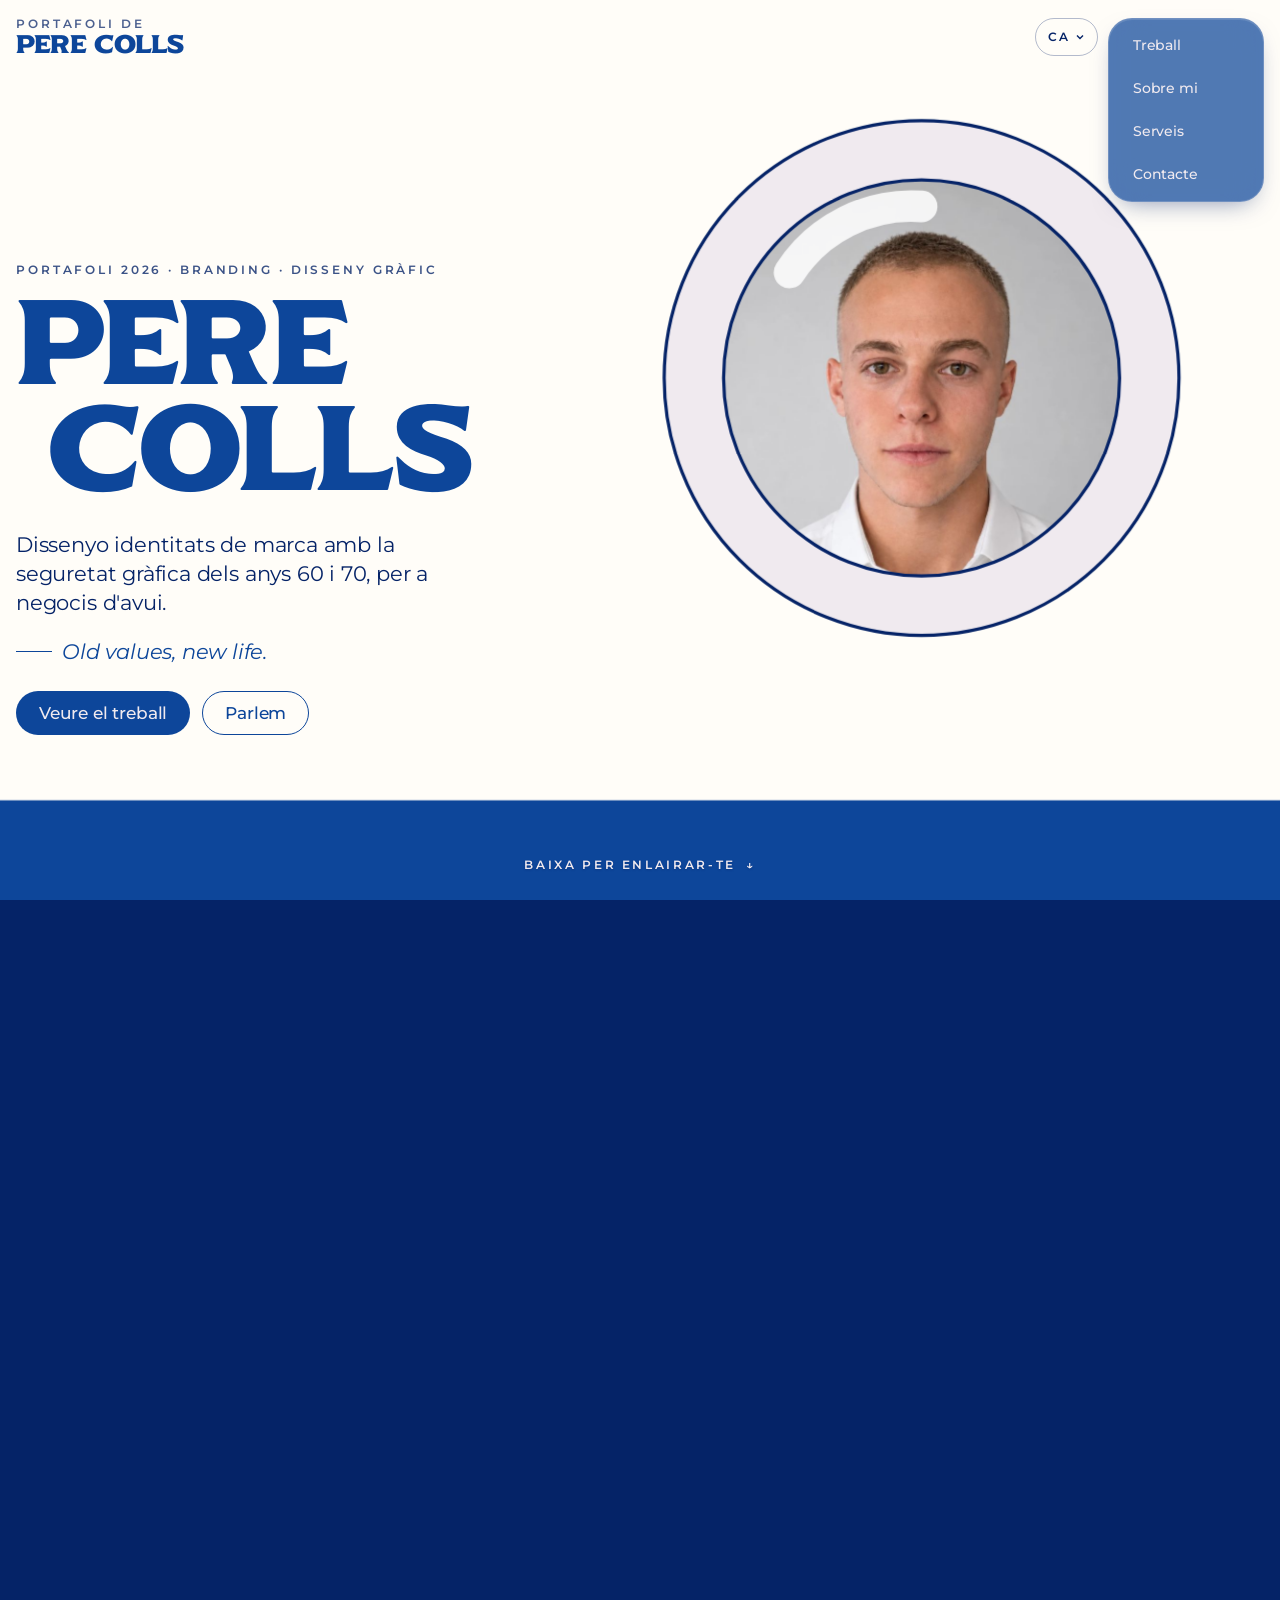
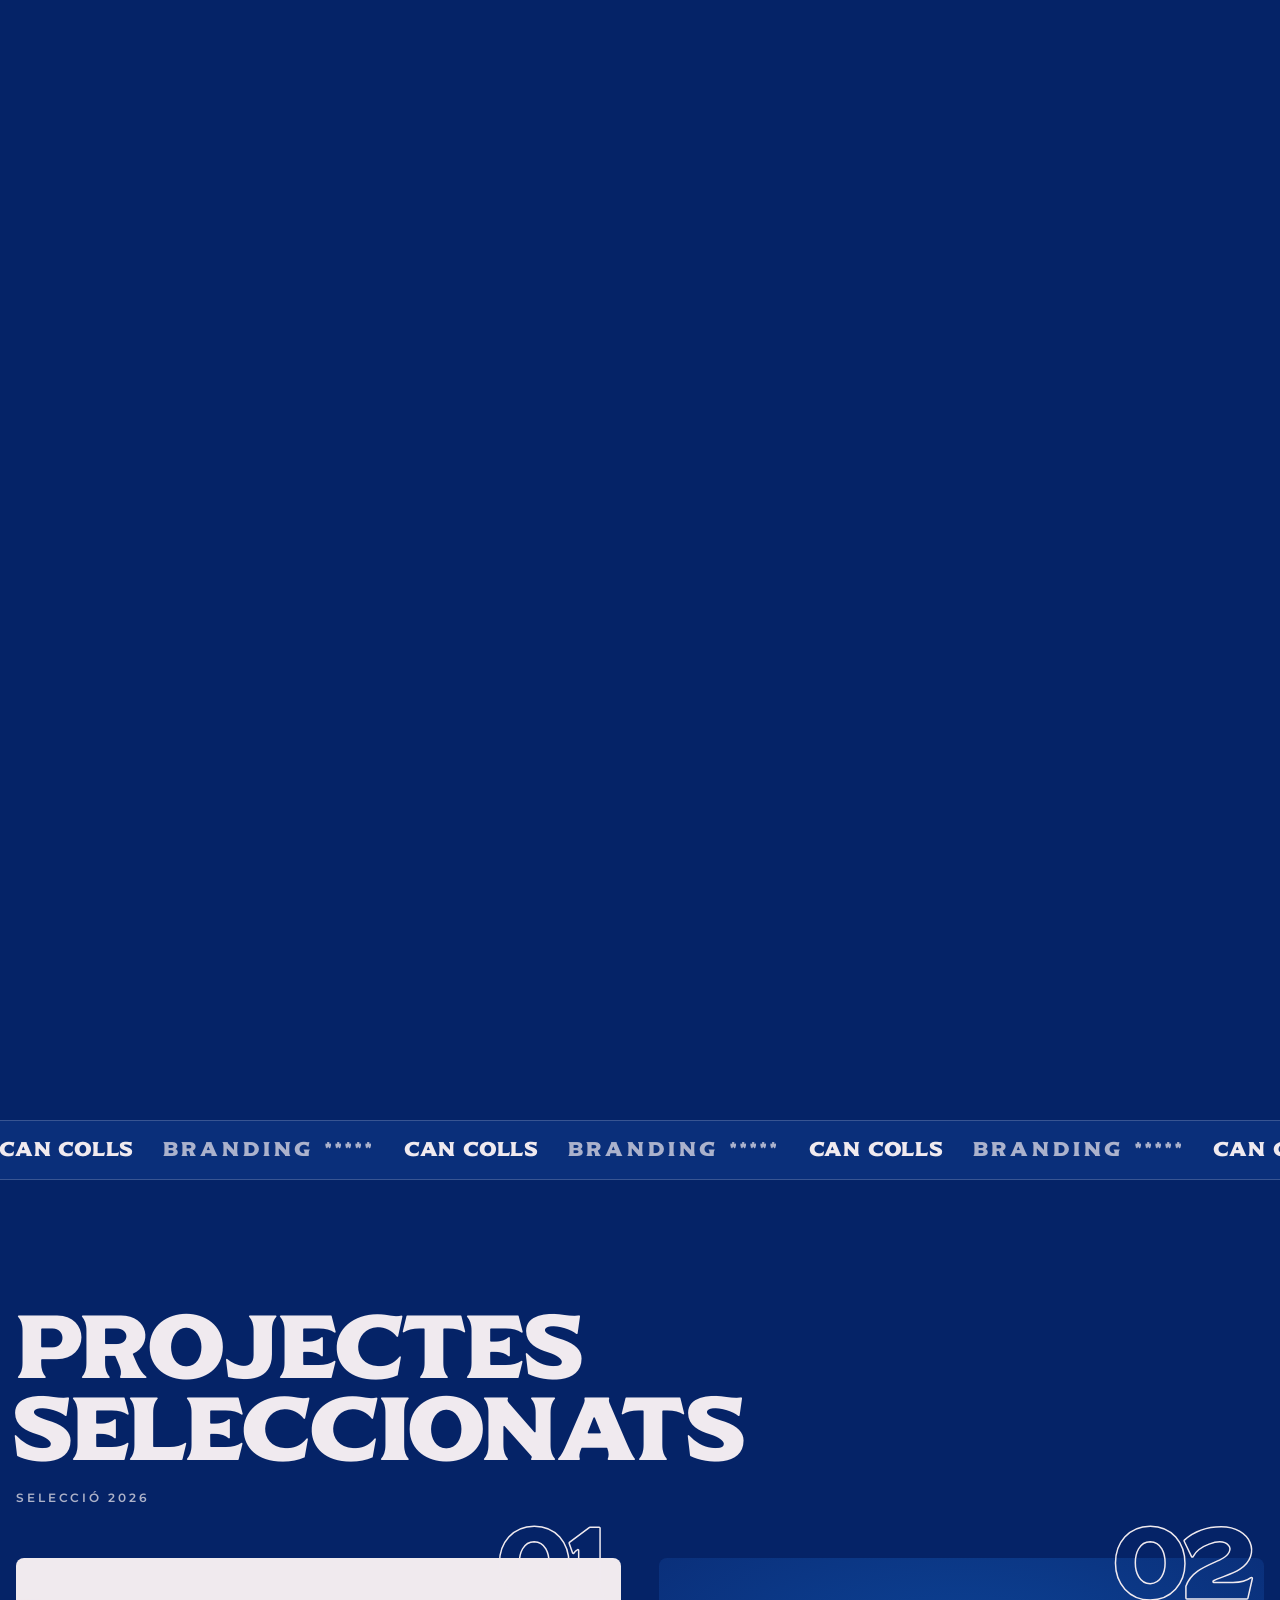
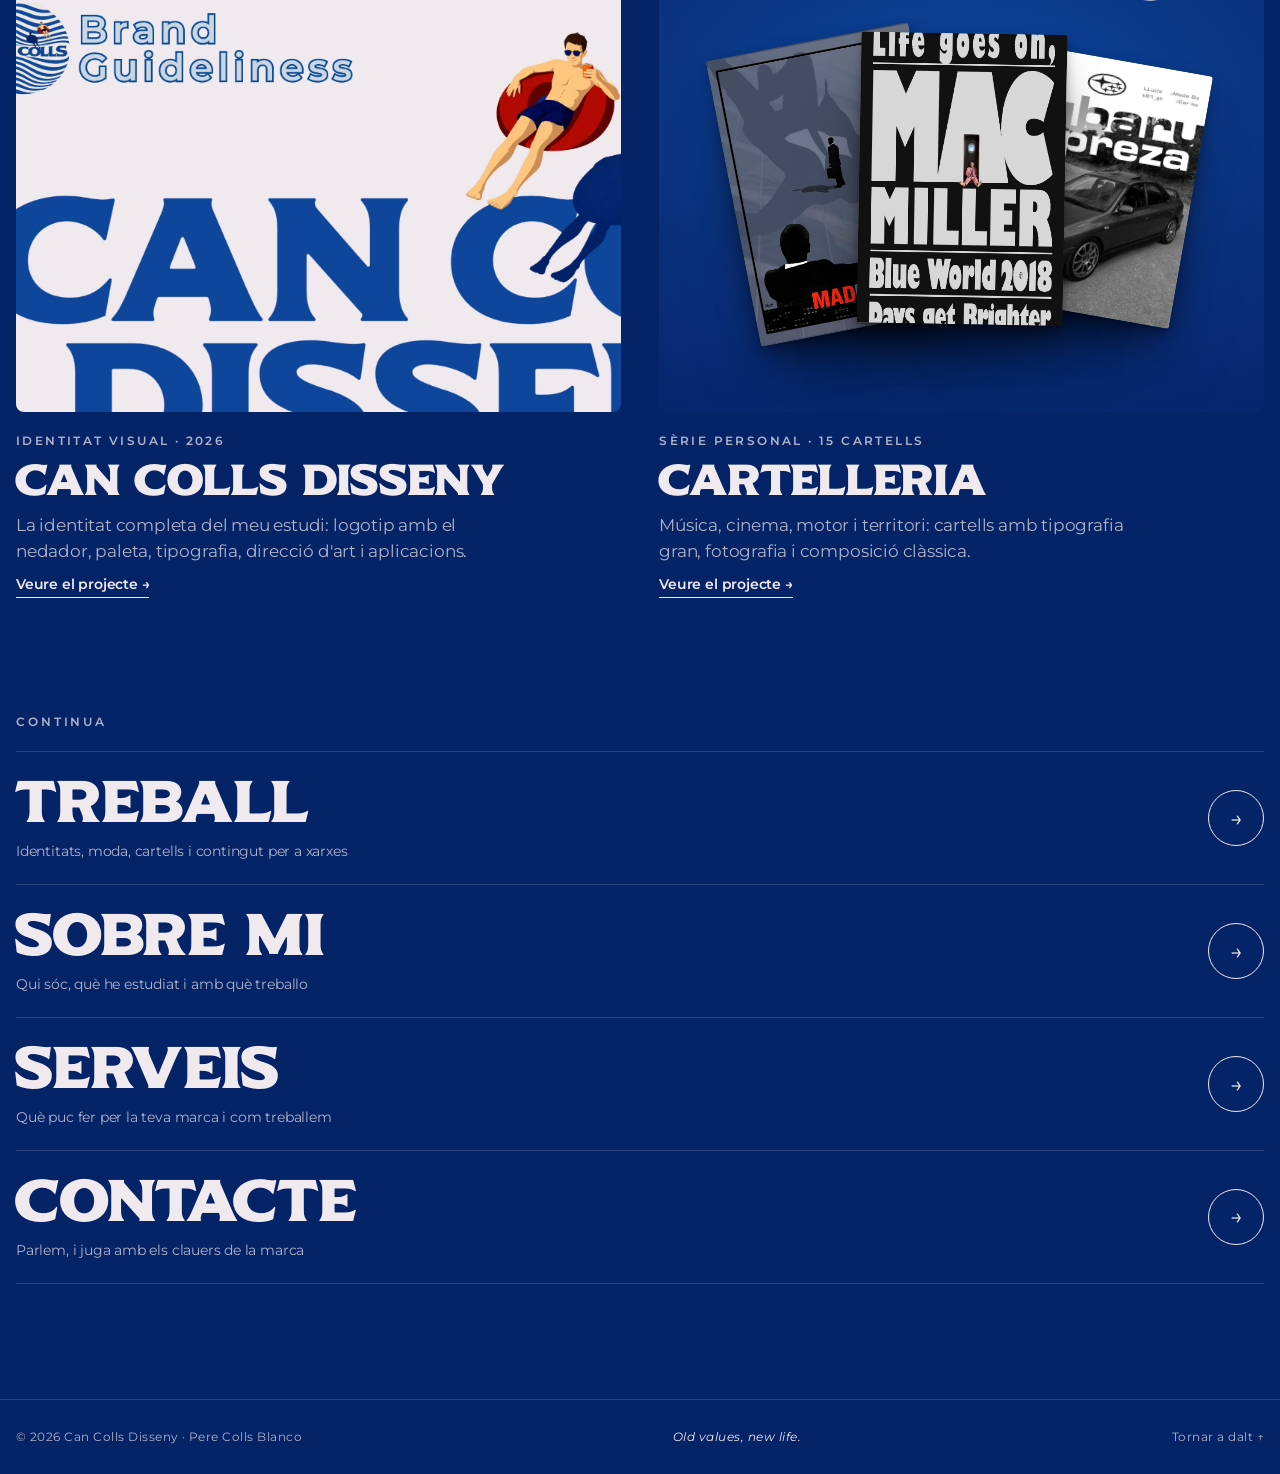
==== index.html @ ab26a49e "Avió en estil caricatura Formes rodones i grassonetes, colors plans de la marca i contorn blau marí " ====
<!doctype html>
<html lang="ca" data-theme="dark">
<head>
<meta charset="utf-8">
<meta name="viewport" content="width=device-width,initial-scale=1,viewport-fit=cover">
<title>Pere Colls Portafoli</title>
<meta name="claude:viewport-fit-sides" content="cover">
<meta name="description" content="Portafoli 2026 de Pere Colls, Can Colls Disseny. Branding, disseny gràfic, cartelleria i contingut.">
<link rel="preconnect" href="https://fonts.googleapis.com">
<link rel="preconnect" href="https://fonts.gstatic.com" crossorigin>
<link rel="stylesheet" href="https://fonts.googleapis.com/css2?family=Montserrat:ital,wght@0,400;0,500;0,600;1,400&display=swap">
<link rel="stylesheet" href="styles.css">

</head>
<body>
<header class="nav topbar gut" id="nav">
  <div class="wrap">
    <a class="brand-txt" href="./" aria-label="Pere Colls, inici"><span>Portafoli de</span><b>Pere Colls</b></a>
    <div class="nav-end">
      <div class="lang" id="lang">
        <button type="button" class="lang-btn" id="lang-btn" aria-haspopup="listbox" aria-expanded="false" aria-label="Idioma"><span id="lang-cur">CA</span><svg width="10" height="10" viewBox="0 0 10 10" aria-hidden="true"><path d="M2 3.5l3 3 3-3" fill="none" stroke="currentColor" stroke-width="1.4"/></svg></button>
        <ul class="lang-list" id="lang-list" translate="no" role="listbox" aria-label="Idioma" hidden>
          <li><button type="button" role="option" data-lang="ca" lang="ca"><span>Català</span><small>CA</small></button></li>
          <li><button type="button" role="option" data-lang="en" lang="en"><span>English</span><small>EN</small></button></li>
          <li><button type="button" role="option" data-lang="es" lang="es"><span>Español</span><small>ES</small></button></li>
          <li><button type="button" role="option" data-lang="ja" lang="ja"><span>日本語</span><small>JA</small></button></li>
          <li><button type="button" role="option" data-lang="zh" lang="zh"><span>中文</span><small>ZH</small></button></li>
          <li><button type="button" role="option" data-lang="fr" lang="fr"><span>Français</span><small>FR</small></button></li>
          <li><button type="button" role="option" data-lang="de" lang="de"><span>Deutsch</span><small>DE</small></button></li>
        </ul>
      </div>
      <button type="button" class="menu-toggle" id="menu-toggle" aria-expanded="false" aria-controls="menu">Menú</button>
      <div class="menu" id="menu">
        <div class="menu-bar">
          <span class="menu-pill" aria-hidden="true"></span>
          <a href="treball.html" data-panel="p-treball">Treball</a>
          <a href="sobre-mi.html" data-panel="p-sobre">Sobre mi</a>
          <a href="serveis.html" data-panel="p-serveis">Serveis</a>
          <a href="contacte.html" data-panel="p-contacte">Contacte</a>
        </div>
        <div class="menu-panel" aria-hidden="true">
          <div class="mp" id="p-treball">
            <p class="mp-k">Projectes</p>
            <a href="treball.html#can-colls"><img src="assets/cc-portada.jpg" alt="" width="56" height="56" loading="lazy"><span><b>Can Colls Disseny</b><small>Identitat visual</small></span></a>
            <a href="treball.html#nice"><img src="assets/nice-cotxe.jpg" alt="" width="56" height="56" loading="lazy"><span><b>Nice</b><small>Branding de moda</small></span></a>
            <a href="treball.html#dparadise"><img src="assets/dp-cartell.jpg" alt="" width="56" height="56" loading="lazy"><span><b>DParadise Club</b><small>Marca i comunitat</small></span></a>
            <a href="treball.html#cartells"><img src="assets/po-macmiller.jpg" alt="" width="56" height="56" loading="lazy"><span><b>Cartelleria</b><small>Sèrie personal</small></span></a>
            <a href="treball.html#contingut"><img src="assets/sv-1.jpg" alt="" width="56" height="56" loading="lazy"><span><b>Contingut per a xarxes</b><small>@collsblanco</small></span></a>
          </div>
          <div class="mp" id="p-sobre">
            <img class="mp-photo" src="assets/pere-retrat.jpg" alt="" width="120" height="150" loading="lazy">
            <div><p class="mp-k">Sobre mi</p><p class="mp-t">Hola! Sóc en Pere.</p><p class="mp-s">Branding, disseny i contingut des de la Costa Brava. Estudio Màrqueting i Publicitat a Girona.</p></div>
          </div>
          <div class="mp" id="p-serveis">
            <p class="mp-k">Serveis</p>
            <a href="serveis.html">Identitat de marca</a>
            <a href="serveis.html">Cartelleria</a>
            <a href="serveis.html">Extres a la carta</a>
            <a href="serveis.html">Webs <small class="mp-soon">Aviat</small></a>
          </div>
          <div class="mp" id="p-contacte">
            <p class="mp-k">Contacte</p>
            <p class="mp-t">Parlem. Creem art junts.</p>
            <p class="mp-s">perrc68@gmail.com</p>
            <a class="mp-go" href="contacte.html">Obre la targeta d'embarcament →</a>
          </div>
        </div>
      </div>
    </div>
  </div>
</header>

<main id="contingut-principal">
  <!-- VOL: finestra de l'avió -> avió -> postal -->
  <section class="flight" id="vol" aria-label="Portada">
    <div class="fl-stage">
      <div class="fl-card" id="fl-card" aria-hidden="true">
        <p class="fl-caption">Salutacions des de Can Colls</p>
      </div>
      <div class="fl-sky" id="fl-sky">
        <svg class="fl-svg" id="fl-svg" viewBox="0 0 2400 800" preserveAspectRatio="none" aria-hidden="true" focusable="false">
        <defs>
          <radialGradient id="fl-sun" cx=".5" cy=".5" r=".5"><stop offset="0" stop-color="#fff8e8" stop-opacity=".9"/><stop offset=".35" stop-color="#fff3dc" stop-opacity=".35"/><stop offset="1" stop-color="#fff3dc" stop-opacity="0"/></radialGradient>
          <clipPath id="fl-clip"><path d="M 70 430 C 70 330 160 270 280 255 C 340 210 450 190 600 188 L 880 188 C 980 190 1030 240 1090 262 L 2000 262 C 2120 262 2250 250 2340 220 C 2370 212 2385 230 2370 262 C 2330 360 2200 470 2020 545 C 1990 556 1960 560 1920 560 L 330 560 C 170 560 70 520 70 430 Z"/></clipPath>
          <clipPath id="fl-win"><circle cx="1251" cy="393" r="15"/></clipPath>
          <g id="fl-w"><circle r="12" fill="#2b4a80" stroke="#052367" stroke-width="3.2" stroke-linejoin="round" stroke-linecap="round" vector-effect="non-scaling-stroke"/><path d="M -6 -5 A 7 7 0 0 1 3 -8" fill="none" stroke="#ffffff" stroke-width="2.6" stroke-linecap="round" opacity=".9"/></g>
          <g id="fl-wu"><circle r="9.5" fill="#2b4a80" stroke="#052367" stroke-width="3.2" stroke-linejoin="round" stroke-linecap="round" vector-effect="non-scaling-stroke"/><path d="M -5 -4 A 6 6 0 0 1 2.5 -6.5" fill="none" stroke="#ffffff" stroke-width="2.2" stroke-linecap="round" opacity=".9"/></g>
          <g id="fl-eng">
            <path d="M 1040 588 C 1046 562 1062 548 1086 546 L 1146 548 C 1160 549 1166 560 1160 574 L 1150 594 Z" fill="#DCE3EE" stroke="#052367" stroke-width="3.2" stroke-linejoin="round" stroke-linecap="round" vector-effect="non-scaling-stroke"/>
            <rect x="958" y="576" width="236" height="80" rx="40" fill="#FFFDF8" stroke="#052367" stroke-width="3.2" stroke-linejoin="round" stroke-linecap="round" vector-effect="non-scaling-stroke"/>
            <rect x="1140" y="577" width="20" height="78" fill="#0D469A"/>
            <path d="M 1194 616 C 1194 640 1180 656 1160 656" fill="none" stroke="#052367" stroke-width="3.2" stroke-linejoin="round" stroke-linecap="round" vector-effect="non-scaling-stroke"/>
            <path d="M 1000 592 L 1120 592" stroke="#ffffff" stroke-width="7" stroke-linecap="round"/>
            <ellipse cx="968" cy="616" rx="18" ry="38" fill="#052367" stroke="#052367" stroke-width="3.2" stroke-linejoin="round" stroke-linecap="round" vector-effect="non-scaling-stroke"/>
            <ellipse cx="972" cy="616" rx="9" ry="25" fill="#2b4a80"/>
            <ellipse cx="966" cy="600" rx="3.5" ry="7" fill="#ffffff" opacity=".85"/>
          </g>
          <path id="fl-cloudshape" d="M 0 60 C -10 40 10 22 34 28 C 40 6 70 -6 96 6 C 112 -14 152 -12 166 12 C 192 2 222 16 222 42 C 246 44 256 58 250 70 L 6 70 C -2 70 -4 64 0 60 Z"/>
        </defs>

        <circle cx="2600" cy="-260" r="900" fill="url(#fl-sun)"/>
        <g class="fl-clouds-back">
          <g transform="translate(-620 150) scale(2.2)" opacity="0.9"><use href="#fl-cloudshape" fill="#cbdaee" transform="translate(0 10)"/><use href="#fl-cloudshape" fill="#ffffff"/></g>
          <g transform="translate(1500 0) scale(2.6)" opacity="0.85"><use href="#fl-cloudshape" fill="#cbdaee" transform="translate(0 10)"/><use href="#fl-cloudshape" fill="#ffffff"/></g>
          <g transform="translate(2560 330) scale(2.4)" opacity="0.9"><use href="#fl-cloudshape" fill="#cbdaee" transform="translate(0 10)"/><use href="#fl-cloudshape" fill="#ffffff"/></g>
          <g transform="translate(300 -190) scale(2)" opacity="0.8"><use href="#fl-cloudshape" fill="#cbdaee" transform="translate(0 10)"/><use href="#fl-cloudshape" fill="#ffffff"/></g>
          <g transform="translate(-900 640) scale(2.8)" opacity="0.9"><use href="#fl-cloudshape" fill="#cbdaee" transform="translate(0 10)"/><use href="#fl-cloudshape" fill="#ffffff"/></g>
        </g>

        <!-- estabilitzador i motors del costat llunyà -->
        <path d="M 2150 268 C 2230 250 2310 238 2350 236 C 2368 236 2366 250 2350 254 L 2200 280 Z" fill="#C7D2E4" stroke="#052367" stroke-width="3.2" stroke-linejoin="round" stroke-linecap="round" vector-effect="non-scaling-stroke"/>
        <g transform="translate(-46 -38)" opacity=".5"><g filter="none"><use href="#fl-eng"/><use href="#fl-eng" transform="translate(300 84)"/></g></g>
        <rect x="900" y="520" width="900" height="200" fill="#bcd0ea" opacity="0"/>

        <!-- deriva blava amb el globus -->
        <path d="M 1880 264 C 1940 190 2020 80 2080 40 C 2096 30 2116 24 2140 24 L 2270 24 C 2300 24 2312 44 2304 70 L 2268 236 Z" fill="#0D469A" stroke="#052367" stroke-width="3.2" stroke-linejoin="round" stroke-linecap="round" vector-effect="non-scaling-stroke"/>
        <path d="M 2150 40 C 2120 80 2090 130 2070 180" stroke="#3f72bd" stroke-width="10" stroke-linecap="round" fill="none"/>
        <g transform="translate(2196 128)">
          <circle r="56" fill="#F0EAEF" stroke="#052367" stroke-width="3.2" stroke-linejoin="round" stroke-linecap="round" vector-effect="non-scaling-stroke"/>
          <g fill="none" stroke="#0D469A" stroke-width="4">
            <line x1="0" y1="-56" x2="0" y2="56"/>
            <ellipse rx="23" ry="56"/><ellipse rx="43" ry="56"/>
            <path d="M -56 -32 Q 0 -47 56 -32"/><path d="M -53 -19 Q 0 -29 53 -19"/>
            <path d="M -53 19 Q 0 29 53 19"/><path d="M -56 32 Q 0 47 56 32"/>
          </g>
          <rect x="-56" y="-10" width="112" height="20" fill="#F0EAEF"/>
          <text x="0" y="6.5" text-anchor="middle" font-family="Montserrat, Arial, sans-serif" font-weight="600" font-size="16" fill="#0D469A">CAN COLLS</text>
        </g>

        <!-- fusellatge -->
        <path d="M 70 430 C 70 330 160 270 280 255 C 340 210 450 190 600 188 L 880 188 C 980 190 1030 240 1090 262 L 2000 262 C 2120 262 2250 250 2340 220 C 2370 212 2385 230 2370 262 C 2330 360 2200 470 2020 545 C 1990 556 1960 560 1920 560 L 330 560 C 170 560 70 520 70 430 Z" fill="#FFFDF8"/>
        <g clip-path="url(#fl-clip)">
          <rect x="0" y="508" width="2400" height="60" fill="#E7E3EE"/>
          <path d="M 300 236 C 700 226 1500 276 2050 278" stroke="#ffffff" stroke-width="14" stroke-linecap="round" fill="none" opacity=".9"/>
          <path d="M 56 474 C 130 440 220 428 330 425 L 2400 425 L 2400 455 L 330 455 C 232 458 152 478 92 522 Z" fill="#0D469A"/>
          <path d="M 98 530 C 160 488 240 470 330 467 L 2400 467 L 2400 474 L 330 474 C 246 477 176 496 116 540 Z" fill="#9A1701"/>
        </g>
        <path d="M 70 430 C 70 330 160 270 280 255 C 340 210 450 190 600 188 L 880 188 C 980 190 1030 240 1090 262 L 2000 262 C 2120 262 2250 250 2340 220 C 2370 212 2385 230 2370 262 C 2330 360 2200 470 2020 545 C 1990 556 1960 560 1920 560 L 330 560 C 170 560 70 520 70 430 Z" fill="none" stroke="#052367" stroke-width="3.2" stroke-linejoin="round" stroke-linecap="round" vector-effect="non-scaling-stroke"/>
        <!-- cabina -->
        <path d="M 150 300 C 170 284 196 274 222 270 L 230 296 C 206 300 186 306 166 316 Z" fill="#2b4a80" stroke="#052367" stroke-width="3.2" stroke-linejoin="round" stroke-linecap="round" vector-effect="non-scaling-stroke"/>
        <path d="M 244 266 C 260 262 278 260 294 260 L 296 288 C 282 288 264 290 250 292 Z" fill="#2b4a80" stroke="#052367" stroke-width="3.2" stroke-linejoin="round" stroke-linecap="round" vector-effect="non-scaling-stroke"/>
        <circle cx="180" cy="296" r="3.5" fill="#fff"/><circle cx="258" cy="272" r="3" fill="#fff"/>
        <g><rect x="392" y="320" width="52" height="150" rx="20" fill="none" stroke="#052367" stroke-width="2" stroke-linejoin="round" stroke-linecap="round" vector-effect="non-scaling-stroke"/><circle cx="418" cy="352" r="9" fill="#2b4a80" stroke="#052367" stroke-width="2" stroke-linejoin="round" stroke-linecap="round" vector-effect="non-scaling-stroke"/></g><g><rect x="1446" y="320" width="52" height="150" rx="20" fill="none" stroke="#052367" stroke-width="2" stroke-linejoin="round" stroke-linecap="round" vector-effect="non-scaling-stroke"/><circle cx="1472" cy="352" r="9" fill="#2b4a80" stroke="#052367" stroke-width="2" stroke-linejoin="round" stroke-linecap="round" vector-effect="non-scaling-stroke"/></g><g><rect x="1780" y="320" width="52" height="150" rx="20" fill="none" stroke="#052367" stroke-width="2" stroke-linejoin="round" stroke-linecap="round" vector-effect="non-scaling-stroke"/><circle cx="1806" cy="352" r="9" fill="#2b4a80" stroke="#052367" stroke-width="2" stroke-linejoin="round" stroke-linecap="round" vector-effect="non-scaling-stroke"/></g>
        <use href="#fl-w" x="340" y="393"/><use href="#fl-w" x="478" y="393"/><use href="#fl-w" x="524" y="393"/><use href="#fl-w" x="570" y="393"/><use href="#fl-w" x="616" y="393"/><use href="#fl-w" x="662" y="393"/><use href="#fl-w" x="708" y="393"/><use href="#fl-w" x="754" y="393"/><use href="#fl-w" x="800" y="393"/><use href="#fl-w" x="846" y="393"/><use href="#fl-w" x="892" y="393"/><use href="#fl-w" x="938" y="393"/><use href="#fl-w" x="984" y="393"/><use href="#fl-w" x="1030" y="393"/><use href="#fl-w" x="1076" y="393"/><use href="#fl-w" x="1306" y="393"/><use href="#fl-w" x="1352" y="393"/><use href="#fl-w" x="1398" y="393"/><use href="#fl-w" x="1536" y="393"/><use href="#fl-w" x="1582" y="393"/><use href="#fl-w" x="1628" y="393"/><use href="#fl-w" x="1674" y="393"/><use href="#fl-w" x="1720" y="393"/><use href="#fl-w" x="1858" y="393"/><use href="#fl-w" x="1904" y="393"/><use href="#fl-w" x="1950" y="393"/>
        <use href="#fl-wu" x="420" y="228"/><use href="#fl-wu" x="460" y="228"/><use href="#fl-wu" x="500" y="228"/><use href="#fl-wu" x="540" y="228"/>

        <!-- finestra amb en Pere -->
        <g class="fl-portrait">
          <circle cx="1251" cy="393" r="19.5" fill="#F0EAEF" stroke="#052367" stroke-width="3.2" stroke-linejoin="round" stroke-linecap="round" vector-effect="non-scaling-stroke"/>
          <image href="assets/pere-finestra.jpg" x="1236" y="376" width="30" height="40" preserveAspectRatio="xMidYMin slice" clip-path="url(#fl-win)"/>
          <circle cx="1251" cy="393" r="15" fill="none" stroke="#052367" stroke-width="3.2" stroke-linejoin="round" stroke-linecap="round" vector-effect="non-scaling-stroke"/>
          <path d="M 1241 385 A 11 11 0 0 1 1251 380" fill="none" stroke="#ffffff" stroke-width="2.4" stroke-linecap="round" opacity=".85"/>
        </g>

        <!-- estabilitzador proper -->
        <path d="M 2060 430 C 2150 430 2290 450 2380 480 C 2410 490 2405 512 2378 512 L 2240 508 C 2170 490 2100 470 2050 455 Z" fill="#DCE3EE" stroke="#052367" stroke-width="3.2" stroke-linejoin="round" stroke-linecap="round" vector-effect="non-scaling-stroke"/>

        <!-- ala propera -->
        <path d="M 860 522 C 1000 522 1250 527 1380 534 L 1720 690 C 1760 708 1750 735 1712 735 L 1640 735 C 1610 735 1590 728 1570 716 L 1130 582 C 1020 562 930 550 860 542 Z" fill="#DCE3EE" stroke="#052367" stroke-width="3.2" stroke-linejoin="round" stroke-linecap="round" vector-effect="non-scaling-stroke"/>
        <path d="M 1390 548 L 1700 694" stroke="#ffffff" stroke-width="8" stroke-linecap="round" opacity=".9"/>
        <path d="M 1660 734 C 1690 734 1716 732 1730 722" stroke="#9A1701" stroke-width="7" stroke-linecap="round" fill="none"/>
        <use href="#fl-eng"/>
        <use href="#fl-eng" transform="translate(300 84)"/>

        <g class="fl-clouds-front">
          <g transform="translate(-300 720) scale(2.6)" opacity="1"><use href="#fl-cloudshape" fill="#cbdaee" transform="translate(0 10)"/><use href="#fl-cloudshape" fill="#ffffff"/></g>
          <g transform="translate(1900 780) scale(3)" opacity="1"><use href="#fl-cloudshape" fill="#cbdaee" transform="translate(0 10)"/><use href="#fl-cloudshape" fill="#ffffff"/></g>
          <g transform="translate(2900 620) scale(2.2)" opacity="0.9"><use href="#fl-cloudshape" fill="#cbdaee" transform="translate(0 10)"/><use href="#fl-cloudshape" fill="#ffffff"/></g>
        </g>
      </svg>
        <img class="fl-photo" id="fl-photo" src="assets/avio-postal.jpg" alt="L'avió de Can Colls sobrevolant la costa" width="1573" height="1000">
      </div>
      <div class="fl-mark" id="fl-mark" aria-hidden="true">
        <div class="stamp"><img src="assets/logo-cercle.png" alt="" width="84" height="84"></div>
        <svg class="fl-postmark" viewBox="0 0 220 90" aria-hidden="true"><circle cx="45" cy="45" r="36" fill="none" stroke="#052367" stroke-width="2.5"/><circle cx="45" cy="45" r="28" fill="none" stroke="#052367" stroke-width="1.2"/><text x="45" y="42" text-anchor="middle" font-family="Montserrat, Arial" font-weight="600" font-size="9" fill="#052367">COSTA BRAVA</text><text x="45" y="55" text-anchor="middle" font-family="Montserrat, Arial" font-weight="600" font-size="10" fill="#052367">2026</text><path d="M 88 30 q 15 -10 30 0 t 30 0 t 30 0 t 30 0 M 88 45 q 15 -10 30 0 t 30 0 t 30 0 t 30 0 M 88 60 q 15 -10 30 0 t 30 0 t 30 0 t 30 0" fill="none" stroke="#052367" stroke-width="2.5"/></svg>
      </div>

      <div class="fl-hero gut">
        <div class="wrap">
          <div class="fl-livery" id="fl-livery">
            <p class="eyebrow">Portafoli 2026 · Branding · Disseny gràfic</p>
            <h1 translate="no"><span>Pere</span><span class="l2">Colls</span></h1>
          </div>
          <div class="fl-fade">
            <p class="lead">Dissenyo identitats de marca amb la seguretat gràfica dels anys 60 i 70, per a negocis d'avui.</p>
            <p class="motto">Old values, new life.</p>
            <div class="pills">
              <a class="pill pill--fill" href="treball.html">Veure el treball</a>
              <a class="pill pill--line" href="contacte.html">Parlem</a>
            </div>
          </div>
        </div>
        <p class="fl-hint fl-fade" aria-hidden="true"><span>Baixa per enlairar-te</span><i>↓</i></p>
      </div>

      <div class="fl-brand gut" id="fl-brand">
        <div class="wrap fl-brand-grid">
          <div class="fl-text">
            <p class="eyebrow">La marca</p>
            <p class="manifest-text" id="manifest">Can Colls Disseny neix de l'esperit gràfic dels anys 60 i 70, l'aire de PanAm i Porsche, quan una marca era una promesa clara i sense soroll. Recupero aquella seguretat visual i li dono una vida nova.</p>
            <div class="values">
              <div><b>Claredat</b><p>Missatge directe, sense adorns innecessaris.</p></div>
              <div><b>Confiança</b><p>Sistemes visuals sòlids i coherents.</p></div>
              <div><b>Caràcter</b><p>Un punt d'humor i personalitat pròpia.</p></div>
            </div>
          </div>
          <div class="fl-slot" id="fl-slot"></div>
        </div>
      </div>
    </div>
  </section>

  <div class="ticker" aria-hidden="true" translate="no">
    <div class="ticker-track">
      <span>Can Colls <i>Branding *****</i> Can Colls <i>Branding *****</i> Can Colls <i>Branding *****</i> Can Colls <i>Branding *****</i> Can Colls <i>Branding *****</i> Can Colls <i>Branding *****</i>&nbsp;</span>
      <span>Can Colls <i>Branding *****</i> Can Colls <i>Branding *****</i> Can Colls <i>Branding *****</i> Can Colls <i>Branding *****</i> Can Colls <i>Branding *****</i> Can Colls <i>Branding *****</i>&nbsp;</span>
    </div>
  </div>

  <!-- PROJECTES SELECCIONATS -->
  <section class="featured gut" aria-labelledby="feat-t">
    <div class="wrap">
      <div class="feat-head">
        <p class="eyebrow">Selecció 2026</p>
        <h2 id="feat-t">Projectes seleccionats</h2>
      </div>
      <div class="feat-grid">
        <a class="feat" href="treball.html#can-colls">
          <span class="feat-num" aria-hidden="true" translate="no">01</span>
          <div class="feat-img"><img src="assets/cc-portada.jpg" alt="Portada del manual de marca de Can Colls Disseny" loading="lazy" width="2160" height="1215"></div>
          <div class="feat-meta">
            <span class="feat-tags">Identitat visual · 2026</span>
            <h3>Can Colls Disseny</h3>
            <p>La identitat completa del meu estudi: logotip amb el nedador, paleta, tipografia, direcció d'art i aplicacions.</p>
            <span class="feat-go">Veure el projecte →</span>
          </div>
        </a>
        <a class="feat" href="treball.html#cartells">
          <span class="feat-num" aria-hidden="true" translate="no">02</span>
          <div class="feat-img feat-posters" aria-hidden="true">
            <img src="assets/po-madman.jpg" alt="" loading="lazy" width="778" height="1100">
            <img src="assets/po-macmiller.jpg" alt="" loading="lazy" width="778" height="1100">
            <img src="assets/po-subaru.jpg" alt="" loading="lazy" width="885" height="1100">
          </div>
          <div class="feat-meta">
            <span class="feat-tags">Sèrie personal · 15 cartells</span>
            <h3>Cartelleria</h3>
            <p>Música, cinema, motor i territori: cartells amb tipografia gran, fotografia i composició clàssica.</p>
            <span class="feat-go">Veure el projecte →</span>
          </div>
        </a>
      </div>
    </div>
  </section>

  <!-- SEGÜENTS PÀGINES -->
  <section class="next gut" aria-labelledby="next-t">
    <div class="wrap">
      <p class="eyebrow" id="next-t">Continua</p>
      <ul class="next-links">
        <li><a href="treball.html"><b>Treball</b><span>Identitats, moda, cartells i contingut per a xarxes</span><i aria-hidden="true">→</i></a></li>
        <li><a href="sobre-mi.html"><b>Sobre mi</b><span>Qui sóc, què he estudiat i amb què treballo</span><i aria-hidden="true">→</i></a></li>
        <li><a href="serveis.html"><b>Serveis</b><span>Què puc fer per la teva marca i com treballem</span><i aria-hidden="true">→</i></a></li>
        <li><a href="contacte.html"><b>Contacte</b><span>Parlem, i juga amb els clauers de la marca</span><i aria-hidden="true">→</i></a></li>
      </ul>
    </div>
  </section>
</main>

<footer class="gut">
  <div class="wrap">
    <span>© 2026 Can Colls Disseny · Pere Colls Blanco</span>
    <i>Old values, new life.</i>
    <a href="#" onclick="if(window.CC&&CC.lenis){CC.lenis.scrollTo(0)}else{window.scrollTo({top:0,behavior:'smooth'})}return false;" style="text-decoration:none">Tornar a dalt ↑</a>
  </div>
</footer>

<dialog class="lb" id="lb" aria-label="Imatge ampliada">
  <button type="button" id="lb-close">Tanca</button>
  <img id="lb-img" src="" alt="">
  <p id="lb-cap"></p>
</dialog>

<script src="https://unpkg.com/lenis@1.1.13/dist/lenis.min.js"></script>
<script src="i18n.js"></script>
<script src="app.js"></script>
<script src="flight.js"></script>

</body>
</html>
---- styles.css ----
/* Can Colls Disseny · portafoli */
/* Layout: estudi retro-editorial. Manual Can Colls (colors, Montserrat, logotip) mana sobre tot;
   estructura de Lafulla (índex net), Abril (collage), Kevin Luna (pestanyes, "Hola!"), Nofringga (índex amb selecció, capçaleres de categoria);
   moviment d'Apple (scroll fixat, revelat de paraules, imatge que s'expandeix, galeria horitzontal). */
:root{
  /* Paleta oficial del manual de marca */
  --blau:#0D469A;      /* Blau principal: logotip, títols, elements clau */
  --mari:#052367;      /* Blau marí: fons foscos, textos de suport */
  --vermell:#9A1701;   /* Vermell terra: accent puntual */
  --blanc:#F0EAEF;     /* Blanc trencat: fons clars */
  --paper:#FFFFFF;

  /* Rols (tema clar) */
  --bg:var(--blanc);
  --fg:var(--mari);
  --heading:var(--blau);
  --muted:rgba(5,35,103,.66);
  --faint:rgba(5,35,103,.2);
  --line:rgba(5,35,103,.16);
  --surface:var(--paper);
  --band:var(--mari);
  --band-fg:var(--blanc);
  --band2:var(--blau);
  --btn:var(--blau);
  --btn-fg:var(--blanc);
  --outline:var(--blau);
  --accent:var(--vermell);
  --nav:rgba(240,234,239,.78);
  --shadow:rgba(5,35,103,.18);

  /* Tipografia: Montserrat SemiBold per a titulars, Regular per a text (manual p.07) */
  --font:"Montserrat",ui-sans-serif,system-ui,-apple-system,"Segoe UI",Roboto,Arial,sans-serif;
  --t-cap:12px; --t-sm:14px; --t-body:17px; --t-sub:21px;
  --t-h3:clamp(24px,2.6vw,32px);
  --t-h2:clamp(36px,5.4vw,72px);
  --t-h1:clamp(84px,17vw,248px);

  /* Moviment Apple */
  --ease:cubic-bezier(.28,.11,.32,1);
  --ease-out:cubic-bezier(.25,.1,.25,1);
  --r-img:8px; --r-pill:980px;
  --gut-l:max(16px,env(safe-area-inset-left,0px));
  --gut-r:max(16px,env(safe-area-inset-right,0px));
  --max:1320px;
}
@media (prefers-color-scheme:dark){
  :root:not([data-theme="light"]){
    --bg:var(--mari); --fg:var(--blanc); --heading:var(--blanc);
    --muted:rgba(240,234,239,.72); --faint:rgba(240,234,239,.22); --line:rgba(240,234,239,.16);
    --surface:#0A2F7A; --band:var(--blau); --band-fg:var(--blanc); --band2:#0A2F7A;
    --btn:var(--blanc); --btn-fg:var(--mari); --outline:var(--blanc);
    --nav:rgba(5,35,103,.78); --shadow:rgba(0,0,0,.4);
    color-scheme:dark;
  }
}
:root[data-theme="dark"]{
  --bg:var(--mari); --fg:var(--blanc); --heading:var(--blanc);
  --muted:rgba(240,234,239,.72); --faint:rgba(240,234,239,.22); --line:rgba(240,234,239,.16);
  --surface:#0A2F7A; --band:var(--blau); --band-fg:var(--blanc); --band2:#0A2F7A;
  --btn:var(--blanc); --btn-fg:var(--mari); --outline:var(--blanc);
  --nav:rgba(5,35,103,.78); --shadow:rgba(0,0,0,.4);
  color-scheme:dark;
}

*{box-sizing:border-box}
html{scroll-behavior:smooth;-webkit-text-size-adjust:100%}
body{background:var(--bg);color:var(--fg);font-family:var(--font);font-size:var(--t-body);line-height:1.5;letter-spacing:-.011em;overflow-x:clip;-webkit-font-smoothing:antialiased}
img{display:block;max-width:100%;height:auto}
a{color:inherit}
h1,h2,h3{font-weight:600;color:var(--heading);text-wrap:balance;margin:0}
p{margin:0}
:focus-visible{outline:2px solid var(--accent);outline-offset:3px;border-radius:4px}
.wrap{max-width:var(--max);margin-inline:auto}
.gut{padding-left:var(--gut-l);padding-right:var(--gut-r)}
.eyebrow{font-size:var(--t-cap);font-weight:600;letter-spacing:.24em;text-transform:uppercase;color:var(--muted)}
.lead{font-size:var(--t-sub);line-height:1.38;max-width:34ch;color:var(--fg)}
.stars{letter-spacing:.2em}

/* Botons píndola (Apple) amb colors de marca */
.pill{display:inline-flex;align-items:center;gap:8px;min-height:44px;padding:11px 22px;border-radius:var(--r-pill);font:500 var(--t-body)/1 var(--font);letter-spacing:-.01em;text-decoration:none;border:1px solid transparent;cursor:pointer;transition:transform .5s var(--ease),background-color .3s var(--ease-out),color .3s var(--ease-out)}
.pill:hover{transform:translateY(-2px)}
.pill:active{transform:scale(.97)}
.pill--fill{background:var(--btn);color:var(--btn-fg)}
.pill--line{background:transparent;color:var(--outline);border-color:var(--outline)}
.pill--line:hover{background:var(--outline);color:var(--bg)}
.pills{display:flex;flex-wrap:wrap;gap:12px}

/* ---------- Franja de contacte (Nofringga) ---------- */
.strip{border-bottom:1px solid var(--line)}
.strip .wrap{display:flex;justify-content:space-between;gap:16px;flex-wrap:wrap;padding-block:10px;font-size:var(--t-cap);letter-spacing:.06em;color:var(--muted)}
.strip a{text-decoration:none}
.strip a:hover{color:var(--heading)}

/* ---------- Navegació glaçada (Apple) ---------- */
.nav{position:sticky;top:env(safe-area-inset-top,0px);z-index:50;transition:transform .5s var(--ease),background-color .4s var(--ease-out),border-color .4s;border-bottom:1px solid transparent}
.nav.is-solid{background:var(--nav);-webkit-backdrop-filter:saturate(180%) blur(20px);backdrop-filter:saturate(180%) blur(20px);border-bottom-color:var(--line)}
.nav.is-hidden{transform:translateY(-110%)}
.nav .wrap{display:flex;align-items:center;justify-content:space-between;gap:16px;padding-block:8px}
.brand{display:flex;align-items:center;gap:14px;text-decoration:none}
.brand img{width:60px;height:60px;border-radius:50%}  /* mida mínima digital: 60px */
.brand span{font-size:var(--t-cap);font-weight:600;letter-spacing:.24em;text-transform:uppercase;color:var(--heading)}
.nav ul{display:flex;gap:28px;list-style:none;margin:0;padding:0;font-size:var(--t-sm);font-weight:500}
.nav ul a{text-decoration:none;position:relative;padding-block:6px}
.nav ul a::after{content:"";position:absolute;left:0;right:0;bottom:0;height:1px;background:currentColor;transform:scaleX(0);transform-origin:left;transition:transform .5s var(--ease)}
.nav ul a:hover::after{transform:scaleX(1)}
.nav .pill{min-height:38px;padding:8px 18px;font-size:var(--t-sm)}
@media (max-width:860px){.nav ul{display:none}.brand span{display:none}}

/* ---------- Hero amb collage (Abril) ---------- */
.hero{position:relative;padding-block:clamp(24px,5vw,64px) clamp(48px,7vw,96px)}
.hero .wrap{position:relative;display:grid;grid-template-columns:minmax(0,1.15fr) minmax(0,1fr);gap:clamp(24px,4vw,56px);align-items:end}
.hero-copy{display:grid;gap:28px;min-width:0;position:relative;z-index:2}
.hero h1{font-size:var(--t-h1);line-height:.84;letter-spacing:-.055em;color:var(--heading);margin-left:-.04em}
.hero h1 span{display:block}
.hero h1 .l2{padding-left:.42em}
.motto{display:inline-flex;align-items:center;gap:10px;font-style:italic;font-size:var(--t-sub);color:var(--heading)}
.motto::before{content:"";width:36px;height:1px;background:currentColor}
.collage{position:relative;min-height:620px;min-width:0}
.polaroid{position:absolute;top:0;right:6%;width:min(300px,62%);background:var(--paper);padding:12px 12px 46px;border-radius:2px;box-shadow:0 18px 40px -12px var(--shadow);rotate:3.5deg}
.polaroid img{aspect-ratio:4/5;object-fit:cover;object-position:50% 18%;width:100%}
.polaroid figcaption{position:absolute;left:14px;right:14px;bottom:14px;font-size:var(--t-sm);font-style:italic;color:#052367}
.tape{position:absolute;top:-14px;left:50%;width:96px;height:28px;translate:-50% 0;rotate:-4deg;background:rgba(13,70,154,.22);backdrop-filter:blur(1px)}
.note{position:absolute;left:0;bottom:0;width:min(290px,64%);background:var(--paper);color:#052367;padding:22px 22px 26px;rotate:-5deg;box-shadow:0 18px 40px -14px var(--shadow);background-image:repeating-linear-gradient(to bottom,transparent 0 27px,rgba(13,70,154,.14) 27px 28px);background-position:0 54px}
.note::before{content:"";position:absolute;inset:0 auto 0 30px;width:1px;background:rgba(154,23,1,.45)}
.note h2{font-size:var(--t-sm);letter-spacing:.2em;text-transform:uppercase;color:#0D469A;margin-bottom:10px;padding-left:20px}
.note ul{list-style:none;margin:0;padding:0 0 0 20px;font-size:var(--t-sm);line-height:28px;font-weight:500}
.stamp{position:absolute;right:0;bottom:0;width:132px;height:132px;padding:14px;background:var(--paper);border-radius:4px;box-shadow:0 12px 30px -12px var(--shadow);outline:2px dashed rgba(13,70,154,.35);outline-offset:-6px}
.stamp img{width:100%;height:100%;border-radius:50%}
.stamp-label{position:absolute;right:146px;bottom:16px;font-size:var(--t-cap);letter-spacing:.2em;text-transform:uppercase;color:var(--muted);text-align:right;line-height:1.6}
[data-speed]{will-change:transform}
@media (max-width:900px){
  .hero .wrap{grid-template-columns:minmax(0,1fr)}
  .collage{min-height:560px;max-width:520px;width:100%;justify-self:center}
}
@media (max-width:480px){
  .collage{min-height:480px}
  .stamp{width:104px;height:104px;padding:10px}
  .stamp-label{display:none}
  .note{width:72%}
}

/* ---------- Banda de teletip (manual: "CAN COLLS Branding *****") ---------- */
.ticker{background:var(--band2);color:var(--blanc);overflow:hidden;border-block:1px solid rgba(240,234,239,.2)}
.ticker-track{display:flex;width:max-content;animation:tick 38s linear infinite}
.ticker:hover .ticker-track{animation-play-state:paused}
.ticker span{white-space:nowrap;padding:14px 0;font-size:clamp(14px,1.6vw,20px);font-weight:600;letter-spacing:.02em;text-transform:uppercase}
.ticker span i{font-style:normal;font-weight:400;opacity:.7;margin-inline:22px;letter-spacing:.2em}
.ticker--rev .ticker-track{animation-direction:reverse;animation-duration:46s}
@keyframes tick{to{transform:translateX(-50%)}}

/* ---------- Manifest: revelat de paraules (Apple) ---------- */
.manifest{position:relative;height:240vh}
.manifest-stage{position:sticky;top:0;min-height:100svh;display:grid;align-content:center;gap:48px;padding-block:96px}
.manifest-text{font-size:clamp(28px,4.4vw,58px);line-height:1.12;letter-spacing:-.035em;font-weight:600;color:var(--heading);max-width:22ch}
.manifest-text .w{opacity:var(--o,1);transition:opacity .2s linear}
.values{display:grid;grid-template-columns:repeat(3,minmax(0,1fr));gap:24px;border-top:1px solid var(--line);padding-top:24px;max-width:980px}
.values div{display:grid;gap:6px;min-width:0}
.values b{font-weight:600;font-size:var(--t-sub);color:var(--heading);display:flex;align-items:center;gap:10px}
.values b::before{content:"";width:8px;height:8px;border-radius:50%;background:var(--accent)}
.values p{font-size:var(--t-sm);color:var(--muted)}
@media (max-width:700px){.values{grid-template-columns:minmax(0,1fr)}.manifest{height:200vh}}

/* ---------- Índex amb caixes de selecció (Nofringga) ---------- */
.index{background:var(--band);color:var(--band-fg)}
.index .wrap{padding-block:clamp(56px,8vw,112px);display:grid;grid-template-columns:minmax(0,1.4fr) minmax(0,.6fr);gap:48px;align-items:center}
.index-head{display:flex;align-items:baseline;gap:18px;flex-wrap:wrap;margin-bottom:40px}
.index h2{color:var(--band-fg);font-size:var(--t-h2);letter-spacing:-.04em;line-height:1}
.index h2 em{font-weight:400;font-size:.42em;letter-spacing:0;vertical-align:middle;margin-inline:.2em}
.index .eyebrow{color:rgba(240,234,239,.7)}
.sels{display:flex;flex-wrap:wrap;gap:22px 28px;list-style:none;margin:0;padding:0}
.sel{position:relative;display:inline-flex;align-items:baseline;gap:10px;padding:8px 18px;border:1px solid rgba(240,234,239,.75);text-decoration:none;color:var(--blanc);font-size:clamp(22px,2.8vw,36px);font-weight:500;letter-spacing:-.03em;line-height:1.1;transition:background-color .4s var(--ease-out),color .4s var(--ease-out)}
.sel small{font-size:var(--t-cap);font-weight:600;letter-spacing:.14em;opacity:.7}
.sel i{position:absolute;width:7px;height:7px;background:var(--blanc);border:1px solid var(--blau)}
.sel i:nth-child(1){left:-4px;top:-4px}.sel i:nth-child(2){right:-4px;top:-4px}.sel i:nth-child(3){left:-4px;bottom:-4px}.sel i:nth-child(4){right:-4px;bottom:-4px}
.sel::after{content:"";position:absolute;right:-26px;top:50%;width:18px;height:1px;background:rgba(240,234,239,.5)}
.sel:hover{background:var(--blanc);color:var(--mari)}
.sel:hover i{background:var(--vermell);border-color:var(--blanc)}
.index-side{display:grid;justify-items:center;gap:16px;text-align:center}
.index-side img{width:min(240px,100%);aspect-ratio:1;border-radius:50%;margin:24px}  /* espai de seguretat al voltant del logotip */
.index-side p{font-size:var(--t-sm);color:rgba(240,234,239,.75);max-width:26ch}
@media (max-width:640px){.sel::after{display:none}}
@media (max-width:860px){.index .wrap{grid-template-columns:minmax(0,1fr)}.index-side{justify-items:start;text-align:left}.index-side img{width:140px;margin:16px}}

/* ---------- Treball: graella (Lafulla) + pestanyes de carpeta (Kevin Luna) ---------- */
.work{padding-block:clamp(56px,8vw,112px) 0}
.crumbs{font-size:var(--t-sm);color:var(--muted);display:flex;gap:10px;margin-bottom:12px}
.crumbs a{text-decoration:underline;text-underline-offset:3px}
.work h2{font-size:clamp(64px,13vw,184px);letter-spacing:-.06em;line-height:.88;text-transform:uppercase}
.work-intro{display:flex;justify-content:space-between;align-items:flex-end;gap:24px;flex-wrap:wrap;margin-bottom:40px}
.work-intro p{max-width:40ch;color:var(--muted)}
.tabs{display:flex;gap:4px;border-bottom:2px solid var(--heading);overflow-x:auto;scrollbar-width:none;margin-bottom:40px}
.tabs::-webkit-scrollbar{display:none}
.tab{flex:none;appearance:none;border:0;cursor:pointer;font:600 var(--t-sm)/1 var(--font);letter-spacing:.02em;padding:14px 22px 12px;border-radius:12px 12px 0 0;background:var(--surface);color:var(--heading);border:1px solid var(--line);border-bottom:0;transition:background-color .3s var(--ease-out),color .3s var(--ease-out),padding .4s var(--ease)}
.tab[aria-pressed="true"]{background:var(--heading);color:var(--bg);padding-top:18px}
.tab sup{font-weight:500;opacity:.7;margin-left:4px}
.grid{display:grid;grid-template-columns:repeat(2,minmax(0,1fr));gap:56px 32px}
.card{text-decoration:none;display:grid;gap:16px;min-width:0}
.card.is-in{animation:cardIn .7s var(--ease) both}
@keyframes cardIn{from{opacity:.0;transform:translateY(24px) scale(.98)}to{opacity:1;transform:none}}
.card-img{border-radius:var(--r-img);overflow:hidden;aspect-ratio:4/3;background:var(--surface);position:relative}
.card-img img{width:100%;height:100%;object-fit:cover;transition:transform 1.1s var(--ease)}
.card:hover .card-img img{transform:scale(1.045)}
.card-img .tag{position:absolute;left:14px;top:14px;background:var(--blanc);color:#052367;font-size:var(--t-cap);font-weight:600;letter-spacing:.08em;text-transform:uppercase;padding:6px 12px;border-radius:var(--r-pill)}
.card-meta{text-align:center;display:grid;gap:4px}
.card-meta h3{font-size:var(--t-h3);letter-spacing:-.03em;font-weight:500}
.card-meta span{font-size:var(--t-sm);color:var(--muted)}
.card:hover .card-meta h3{text-decoration:underline;text-decoration-thickness:1px;text-underline-offset:6px}
@media (max-width:640px){.grid{grid-template-columns:minmax(0,1fr);gap:40px}}

/* ---------- Casos: capçalera de categoria (Nofringga) ---------- */
.case{padding-top:clamp(80px,10vw,140px)}
.cat{background:var(--band2);color:var(--blanc)}
.cat .wrap{display:flex;align-items:center;gap:20px;padding-block:clamp(28px,4vw,48px)}
.cat .eyebrow{color:rgba(240,234,239,.75);display:block;margin-bottom:6px}
.cat h2{color:var(--blanc);font-size:clamp(32px,5.4vw,76px);letter-spacing:-.045em;line-height:1}
.cat h2 em{font-weight:400;font-style:italic}
.cat .rule{flex:1;height:2px;background:rgba(240,234,239,.6);min-width:24px}
.cat .num{flex:none;width:clamp(48px,6vw,72px);aspect-ratio:1;border-radius:50%;background:var(--blanc);color:#052367;display:grid;place-items:center;font-weight:600;font-size:clamp(18px,2vw,26px);font-variant-numeric:tabular-nums}
.case-head{display:grid;grid-template-columns:minmax(0,1fr) minmax(0,1.3fr);gap:32px 56px;padding-block:48px 40px;align-items:start}
.case-head h3{font-size:var(--t-h2);letter-spacing:-.045em;line-height:1}
.case-head h3 sup{font-size:.3em;font-weight:500;vertical-align:top;margin-left:6px;color:var(--muted)}
.meta{display:grid;grid-template-columns:repeat(4,minmax(0,1fr));gap:16px;border-block:1px solid var(--line);padding-block:14px;margin:0}
.meta div{min-width:0}
.meta dt{font-size:var(--t-cap);letter-spacing:.14em;text-transform:uppercase;color:var(--muted)}
.meta dd{margin:4px 0 0;font-size:var(--t-sm);font-weight:600;font-style:italic}
.case-body{display:grid;gap:20px;margin-top:24px}
.case-body p{color:var(--fg);max-width:60ch}
.case-body p+p{color:var(--muted)}
.swatches{display:flex;flex-wrap:wrap;gap:10px;margin-top:8px}
.sw{display:grid;align-content:end;min-width:132px;height:84px;padding:10px 12px;border-radius:var(--r-img);font-size:var(--t-cap);font-weight:600;letter-spacing:.06em;line-height:1.3;border:1px solid var(--line)}
.sw small{font-weight:400;opacity:.8}
@media (max-width:860px){.case-head{grid-template-columns:minmax(0,1fr)}.meta{grid-template-columns:repeat(2,minmax(0,1fr))}}

/* Imatge que s'expandeix fins a sang (Apple) */
.grow{position:relative;height:170vh}
.grow-stage{position:sticky;top:0;height:100svh;overflow:hidden}
.grow-stage img{position:absolute;inset:0;width:100%;height:100%;max-width:none;object-fit:cover;object-position:50% 50%;transform-origin:50% 50%;
  clip-path:inset(calc((1 - var(--p,0)) * 12%) calc((1 - var(--p,0)) * 14%) round calc((1 - var(--p,0)) * 28px + 0px));
  transform:scale(calc(1.12 - var(--p,0) * .12))}
.grow-cap{position:absolute;left:6vw;bottom:6vh;margin:0;background:var(--blanc);color:#052367;padding:14px 20px;border-radius:var(--r-img);font-size:var(--t-sm);font-weight:600;max-width:calc(100% - 12vw);opacity:calc(var(--p,0) * 1.6 - .5);transform:translateY(calc((1 - var(--p,0)) * 30px))}

/* Galeria de projecte */
.gal{display:grid;grid-template-columns:repeat(6,minmax(0,1fr));gap:16px;padding-block:16px}
.gal figure{margin:0;min-width:0;position:relative}
.gal button{all:unset;cursor:zoom-in;display:block;border-radius:var(--r-img);overflow:hidden;background:var(--surface)}
.gal button:focus-visible{outline:2px solid var(--accent);outline-offset:3px}
.gal img{width:100%;height:100%;object-fit:cover;transition:transform 1.1s var(--ease)}
.gal button:hover img{transform:scale(1.035)}
.gal figcaption{font-size:var(--t-cap);color:var(--muted);margin-top:8px;letter-spacing:.04em}
.s2{grid-column:span 2}.s3{grid-column:span 3}.s4{grid-column:span 4}.s6{grid-column:span 6}
.fill{display:grid;grid-template-rows:minmax(0,1fr) auto}.fill button{aspect-ratio:16/10}@media (min-width:761px){.fill button{aspect-ratio:auto;height:100%}}
.a-wide button{aspect-ratio:16/9}.a-sq button{aspect-ratio:1}.a-tall button{aspect-ratio:3/4}.a-poster button{aspect-ratio:9/16}
@media (max-width:760px){.gal{grid-template-columns:repeat(2,minmax(0,1fr))}.s2,.s3{grid-column:span 1}.s4,.s6{grid-column:span 2}}

/* ---------- Cartells: galeria horitzontal fixada (Apple) ---------- */
.hscroll{position:relative}
.hscroll-stage{position:sticky;top:0;height:100svh;overflow:hidden;display:grid;align-content:center;gap:28px}
.hscroll-head{display:flex;justify-content:space-between;align-items:flex-end;gap:24px;flex-wrap:wrap}
.hscroll-head p{max-width:46ch;color:var(--muted)}
.hscroll-bar{height:2px;background:var(--line);position:relative;max-width:var(--max);width:100%;margin-inline:auto}
.hscroll-bar span{position:absolute;inset:0 auto 0 0;width:calc(var(--hp,0) * 100%);background:var(--heading)}
.track{display:flex;gap:24px;width:max-content;padding-inline:max(var(--gut-l),calc((100vw - var(--max)) / 2));will-change:transform}
.poster{margin:0;width:clamp(220px,24vw,330px);display:grid;gap:12px}
.poster button{all:unset;cursor:zoom-in;display:block;border-radius:var(--r-img);overflow:hidden;aspect-ratio:778/1100;background:var(--surface);box-shadow:0 20px 40px -24px var(--shadow)}
.poster img{width:100%;height:100%;object-fit:cover;transition:transform 1s var(--ease)}
.poster button:hover img{transform:scale(1.04)}
.poster figcaption{display:flex;justify-content:space-between;gap:12px;font-size:var(--t-sm)}
.poster figcaption b{font-weight:600;color:var(--heading)}
.poster figcaption span{color:var(--muted)}
.no-pin .hscroll{height:auto!important}
.no-pin .hscroll-stage{position:relative;height:auto;padding-block:40px}
.no-pin .track{transform:none!important;overflow-x:auto;width:auto;scroll-snap-type:x mandatory;padding-bottom:16px}
.no-pin .poster{scroll-snap-align:start;flex:none}
.no-pin .hscroll-bar{display:none}

/* ---------- Contingut: carrusels tipus Instagram ---------- */
.case-body a{text-decoration-thickness:1px;text-underline-offset:3px;font-weight:600;color:var(--heading)}
.igs{display:grid;grid-template-columns:repeat(2,minmax(0,460px));justify-content:center;gap:40px;padding-block:24px 8px}
.ig{background:var(--surface);border:1px solid var(--line);border-radius:12px;overflow:hidden;min-width:0}
.ig-top{display:flex;align-items:center;gap:12px;padding:12px 14px}
.ig-top img{width:40px;height:40px;border-radius:50%;object-fit:cover;object-position:50% 25%}
.ig-top div{display:grid;line-height:1.25}
.ig-top b{font-size:var(--t-sm);font-weight:600}
.ig-top span{font-size:var(--t-cap);color:var(--muted)}
.ig-slides{display:flex;overflow-x:auto;scroll-snap-type:x mandatory;scrollbar-width:none;overscroll-behavior-x:contain}
.ig-slides::-webkit-scrollbar{display:none}
.ig-slides img{flex:0 0 100%;width:100%;aspect-ratio:1;object-fit:cover;scroll-snap-align:start}
.ig-ctrl{display:flex;align-items:center;justify-content:space-between;gap:12px;padding:10px 14px 0}
.ig-ctrl button{appearance:none;width:44px;height:44px;border-radius:50%;border:1px solid var(--line);background:transparent;color:var(--heading);font:500 22px/1 var(--font);cursor:pointer;transition:background-color .3s var(--ease-out)}
.ig-ctrl button:hover{background:var(--bg)}
.ig-ctrl button:disabled{opacity:.3;cursor:default}
.ig-dots{display:flex;gap:6px}
.ig-dots i{width:6px;height:6px;border-radius:50%;background:var(--faint);transition:background-color .3s,transform .4s var(--ease)}
.ig-dots i.on{background:var(--heading);transform:scale(1.25)}
.ig-cap{padding:10px 16px 18px;font-size:var(--t-sm)}
.ig-cap b{font-weight:600;margin-right:6px}
@media (max-width:760px){.igs{grid-template-columns:minmax(0,1fr)}}

/* ---------- En preparació ---------- */
.soon{padding-block:clamp(72px,9vw,120px) 0}
.soon-head{display:flex;justify-content:space-between;align-items:flex-end;gap:16px 24px;flex-wrap:wrap;margin-bottom:32px}
.soon-head h2{font-size:var(--t-h2);letter-spacing:-.045em;line-height:1}
.soon-head p{color:var(--muted)}
.soon-list{list-style:none;margin:0;padding:0;display:grid;grid-template-columns:repeat(3,minmax(0,1fr));gap:24px}
.soon-list li{display:grid;gap:10px;align-content:start;border-top:1px dashed var(--outline);padding-top:20px;min-width:0}
.soon-list b{font-size:var(--t-h3);font-weight:600;letter-spacing:-.03em;color:var(--heading)}
.soon-list p{font-size:var(--t-sm);color:var(--muted);max-width:34ch}
.soon-tag{display:inline-flex;align-items:center;gap:8px;justify-self:start;font-size:var(--t-cap);font-weight:600;letter-spacing:.14em;text-transform:uppercase;color:var(--muted)}
.soon-tag::before{content:"";width:8px;height:8px;border-radius:50%;background:var(--accent);animation:pulse 2s var(--ease-out) infinite}
@keyframes pulse{50%{opacity:.25}}
@media (max-width:760px){.soon-list{grid-template-columns:minmax(0,1fr)}}

/* ---------- Sobre mi (Kevin Luna) ---------- */
.about{padding-block:clamp(80px,10vw,140px)}
.about .wrap{display:grid;grid-template-columns:minmax(0,.8fr) minmax(0,1.2fr);gap:clamp(32px,5vw,72px);align-items:start}
.about-photo{position:relative;border-radius:var(--r-img);overflow:hidden}
.about-photo img{width:100%;aspect-ratio:4/5;object-fit:cover;object-position:50% 30%}
.sticker{position:absolute;left:16px;bottom:16px;background:var(--blanc);color:#052367;border:1px solid #052367;padding:8px 14px;border-radius:var(--r-pill);font-size:var(--t-cap);font-weight:600;letter-spacing:.12em;text-transform:uppercase;rotate:-3deg}
.about h2{font-size:var(--t-h2);letter-spacing:-.045em;line-height:1;margin-bottom:24px}
.about h2 span{color:var(--accent)}
.about-text{display:grid;gap:16px;max-width:60ch}
.about-text p+p{color:var(--muted)}
.cols{display:grid;grid-template-columns:repeat(2,minmax(0,1fr));gap:36px 40px;margin-top:48px}
.col h3{font-size:var(--t-sm);letter-spacing:.2em;text-transform:uppercase;margin-bottom:14px;display:flex;justify-content:space-between;border-bottom:1px solid var(--line);padding-bottom:10px}
.col ul{list-style:none;margin:0;padding:0;display:grid;gap:14px}
.col li{display:grid;grid-template-columns:auto minmax(0,1fr);gap:4px 14px;font-size:var(--t-sm)}
.col li b{font-weight:600;font-variant-numeric:tabular-nums;color:var(--heading);white-space:nowrap}
.col li span{min-width:0}
.col li em{grid-column:2;font-style:normal;color:var(--muted)}
.chips{display:flex;flex-wrap:wrap;gap:8px}
.chips span{border:1px solid var(--outline);color:var(--outline);border-radius:var(--r-pill);padding:6px 14px;font-size:var(--t-sm)}
.chips span.learning{border-style:dashed}
@media (max-width:860px){.about .wrap{grid-template-columns:minmax(0,1fr)}.about-photo{max-width:440px}}
@media (max-width:560px){.cols{grid-template-columns:minmax(0,1fr)}}

/* ---------- Serveis: tiquets (Abril) + procés ---------- */
.services{background:var(--band);color:var(--band-fg)}
.services .wrap{padding-block:clamp(80px,10vw,140px)}
.services h2{color:var(--band-fg);font-size:var(--t-h2);letter-spacing:-.045em;line-height:1}
.services .eyebrow{color:rgba(240,234,239,.7)}
.services-head{display:flex;justify-content:space-between;align-items:flex-end;gap:24px;flex-wrap:wrap;margin-bottom:56px}
.services-head p{max-width:40ch;color:rgba(240,234,239,.8)}
.receipts{display:grid;grid-template-columns:repeat(3,minmax(0,1fr));gap:32px;align-items:start}
.receipt{background:var(--paper);color:#052367;padding:28px 24px 40px;font-size:var(--t-sm);font-variant-numeric:tabular-nums;
  -webkit-mask:conic-gradient(from -45deg at bottom,#0000,#000 1deg 89deg,#0000 90deg) 50%/16px 100%;mask:conic-gradient(from -45deg at bottom,#0000,#000 1deg 89deg,#0000 90deg) 50%/16px 100%;
  transition:transform .6s var(--ease)}
.receipt:nth-child(1){rotate:-1.5deg}.receipt:nth-child(2){rotate:1deg;margin-top:28px}.receipt:nth-child(3){rotate:-.5deg;margin-top:8px}
.receipt:hover{transform:translateY(-6px)}
.receipt header{text-align:center;display:grid;justify-items:center;gap:6px;padding-bottom:16px;border-bottom:1px dashed rgba(5,35,103,.4)}
.receipt header img{width:60px;height:60px;border-radius:50%}
.receipt header b{font-size:var(--t-cap);letter-spacing:.24em;text-transform:uppercase}
.receipt header small{color:rgba(5,35,103,.65)}
.receipt h3{font-size:var(--t-sub);color:#0D469A;margin:18px 0 4px}
.receipt .for{color:rgba(5,35,103,.7);margin-bottom:14px}
.receipt ul{list-style:none;margin:0;padding:0;display:grid;gap:6px}
.receipt li{display:flex;justify-content:space-between;gap:12px}
.receipt li::after{content:"✓";color:#0D469A;font-weight:600}
.receipt .total{display:flex;justify-content:space-between;align-items:baseline;border-top:1px dashed rgba(5,35,103,.4);margin-top:16px;padding-top:14px;font-weight:600}
.receipt .total b{font-size:28px;letter-spacing:-.03em;color:#0D469A}
.receipt .total--x b{font-size:var(--t-sub)}
.receipt .time{margin-top:6px;color:rgba(5,35,103,.65);font-size:var(--t-cap);letter-spacing:.08em;text-transform:uppercase}
.receipt .bar{height:36px;margin-top:18px;background:repeating-linear-gradient(90deg,#052367 0 2px,transparent 2px 4px,#052367 4px 5px,transparent 5px 9px,#052367 9px 12px,transparent 12px 14px)}
.steps{list-style:none;margin:80px 0 0;padding:0;display:grid;grid-template-columns:repeat(6,minmax(0,1fr));gap:20px;counter-reset:s}
.steps li{display:grid;gap:10px;align-content:start;border-top:1px solid rgba(240,234,239,.35);padding-top:16px;min-width:0}
.steps li::before{counter-increment:s;content:counter(s);width:34px;height:34px;border-radius:50%;border:1px solid rgba(240,234,239,.7);display:grid;place-items:center;font-size:var(--t-sm);font-weight:600}
.steps b{font-weight:600}
.steps p{font-size:var(--t-sm);color:rgba(240,234,239,.75)}
.steps-title{margin-top:80px;font-size:var(--t-h3);color:var(--band-fg);letter-spacing:-.03em}
.steps-title+.steps{margin-top:28px}
@media (max-width:980px){.receipts{grid-template-columns:minmax(0,1fr);max-width:440px}.receipt:nth-child(n){margin-top:0}.steps{grid-template-columns:repeat(2,minmax(0,1fr))}}

/* ---------- Contacte: targeta d'embarcament ---------- */
.contact{padding-block:clamp(80px,10vw,140px)}
.contact h2{font-size:clamp(56px,10vw,150px);letter-spacing:-.06em;line-height:.88;margin-bottom:48px}
.contact h2 span{display:block;padding-left:.6em;color:var(--fg)}
.pass{display:grid;grid-template-columns:minmax(0,1fr) 260px;background:var(--paper);color:#052367;border-radius:16px;overflow:hidden;box-shadow:0 30px 60px -30px var(--shadow);position:relative}
.pass-main{padding:28px clamp(20px,3vw,36px);display:grid;gap:24px;min-width:0}
.pass-top{display:flex;justify-content:space-between;gap:16px;flex-wrap:wrap;align-items:center;background:#0D469A;color:#F0EAEF;margin:-28px calc(-1 * clamp(20px,3vw,36px)) 0;padding:14px clamp(20px,3vw,36px);font-size:var(--t-cap);font-weight:600;letter-spacing:.2em;text-transform:uppercase}
.route{display:grid;grid-template-columns:auto minmax(0,1fr) auto;align-items:center;gap:20px}
.route b{display:block;font-size:clamp(36px,6vw,64px);font-weight:600;letter-spacing:-.04em;line-height:1;color:#0D469A}
.route small{font-size:var(--t-cap);letter-spacing:.14em;text-transform:uppercase;color:rgba(5,35,103,.65)}
.route .r2{text-align:right}
.route .path{height:2px;background:repeating-linear-gradient(90deg,#0D469A 0 8px,transparent 8px 14px);position:relative}
.route .path::after{content:"✈";position:absolute;left:50%;top:50%;translate:-50% -54%;background:#fff;padding:0 8px;color:#9A1701;font-size:22px}
.fields{display:grid;grid-template-columns:repeat(4,minmax(0,1fr));gap:16px;margin:0}
.fields div{min-width:0}
.fields dt{font-size:var(--t-cap);letter-spacing:.14em;text-transform:uppercase;color:rgba(5,35,103,.65)}
.fields dd{margin:4px 0 0;font-weight:600;font-size:var(--t-sm);overflow-wrap:anywhere}
.fields a{text-decoration:none;border-bottom:1px solid rgba(5,35,103,.3)}
.fields a:hover{border-bottom-color:#052367}
.pass-actions{display:flex;flex-wrap:wrap;gap:12px;align-items:center}
.pass-actions .pill--fill{background:#0D469A;color:#F0EAEF}
.pass-actions .pill--line{color:#0D469A;border-color:#0D469A}
.pass-actions .pill--line:hover{background:#0D469A;color:#F0EAEF}
.copied{font-size:var(--t-sm);color:#0D469A;font-weight:600}
.pass-stub{border-left:2px dashed rgba(5,35,103,.3);padding:28px 24px;display:grid;justify-items:center;align-content:space-between;gap:16px;text-align:center;position:relative;background:var(--blanc)}
.pass-stub::before,.pass-stub::after{content:"";position:absolute;left:-14px;width:26px;height:26px;border-radius:50%;background:var(--bg)}
.pass-stub::before{top:-13px}.pass-stub::after{bottom:-13px}
.pass-stub img{width:96px;height:96px;border-radius:50%}
.pass-stub b{font-size:var(--t-cap);letter-spacing:.2em;text-transform:uppercase}
.pass-stub .bar{width:100%;height:56px;background:repeating-linear-gradient(90deg,#052367 0 3px,transparent 3px 5px,#052367 5px 6px,transparent 6px 10px,#052367 10px 14px,transparent 14px 16px)}
@media (max-width:820px){.pass{grid-template-columns:minmax(0,1fr)}.pass-stub{border-left:0;border-top:2px dashed rgba(5,35,103,.3);grid-template-columns:auto minmax(0,1fr);text-align:left;justify-items:start;align-items:center}.pass-stub::before,.pass-stub::after{display:none}.pass-stub .bar{grid-column:1/-1}.fields{grid-template-columns:repeat(2,minmax(0,1fr))}.route b{font-size:34px}}

/* ---------- Peu ---------- */
footer{border-top:1px solid var(--line)}
footer .wrap{display:flex;justify-content:space-between;gap:16px;flex-wrap:wrap;padding-block:28px;font-size:var(--t-cap);color:var(--muted);letter-spacing:.04em}
footer i{font-style:italic;color:var(--heading)}

/* ---------- Revelat en entrar (només per sota del plec) ---------- */
.rv-pending{opacity:0;transform:translateY(32px)}
.rv-in{opacity:1;transform:none;transition:opacity 1s var(--ease),transform 1.1s var(--ease);transition-delay:var(--d,0s)}

/* Visor d'imatges */
dialog.lb{border:0;padding:0;background:transparent;max-width:min(94vw,1200px);max-height:92svh}
dialog.lb::backdrop{background:rgba(5,35,103,.88);-webkit-backdrop-filter:blur(8px);backdrop-filter:blur(8px)}
dialog.lb img{max-height:84svh;width:auto;margin-inline:auto;border-radius:var(--r-img)}
dialog.lb p{color:#F0EAEF;text-align:center;font-size:var(--t-sm);margin-top:12px}
dialog.lb button{position:fixed;top:calc(16px + env(safe-area-inset-top,0px));right:calc(16px + env(safe-area-inset-right,0px));min-height:44px;padding:10px 18px;border-radius:var(--r-pill);border:1px solid #F0EAEF;background:transparent;color:#F0EAEF;font:500 var(--t-sm)/1 var(--font);cursor:pointer}
dialog.lb[open]{animation:lbIn .5s var(--ease)}
@keyframes lbIn{from{opacity:0;transform:scale(.96)}to{opacity:1;transform:none}}

/* Moviment reduït: tot estàtic */
.no-motion .manifest,.no-motion .grow{height:auto}
.no-motion .manifest-stage,.no-motion .grow-stage{position:relative;min-height:0;height:auto}
.no-motion .grow-stage img{position:relative;clip-path:none;transform:none;aspect-ratio:16/9;height:auto}
.no-motion .grow-cap{opacity:1;transform:none}
.no-motion .ticker-track{animation:none}
.no-motion .manifest-text .w{opacity:1!important}
@media (prefers-reduced-motion:reduce){html{scroll-behavior:auto}*{transition-duration:.01ms!important;animation-duration:.01ms!important}}

/* ---------- Multipàgina ---------- */
:root{padding-top:env(safe-area-inset-top,0px);padding-bottom:env(safe-area-inset-bottom,0px)}
body{margin:0}
[hidden]{display:none!important}
.nav ul a[aria-current="page"]{color:var(--heading);font-weight:600}
.nav ul a[aria-current="page"]::after{transform:scaleX(1)}
.page-crumbs .wrap{padding-block:28px 0}
.page-crumbs + .about{padding-top:clamp(32px,5vw,56px)}
.page-crumbs + .services .wrap{padding-top:clamp(56px,7vw,96px)}

/* Enllaços a la resta de pàgines (inici) */
.next{padding-block:clamp(72px,9vw,120px)}
.next .eyebrow{margin-bottom:20px}
.next-links{list-style:none;margin:0;padding:0;border-top:1px solid var(--line)}
.next-links a{display:grid;grid-template-columns:minmax(0,1fr) auto;align-items:center;gap:8px 24px;padding-block:22px;border-bottom:1px solid var(--line);text-decoration:none}
.next-links b{font-size:clamp(32px,5vw,64px);font-weight:600;letter-spacing:-.045em;line-height:1;color:var(--heading);transition:transform .6s var(--ease)}
.next-links span{grid-column:1;font-size:var(--t-sm);color:var(--muted)}
.next-links i{grid-row:1/3;grid-column:2;font-style:normal;width:56px;height:56px;border-radius:50%;border:1px solid var(--outline);color:var(--outline);display:grid;place-items:center;font-size:22px;transition:background-color .4s var(--ease-out),color .4s var(--ease-out),transform .6s var(--ease)}
.next-links a:hover b{transform:translateX(12px)}
.next-links a:hover i{background:var(--outline);color:var(--bg);transform:rotate(-45deg)}

/* Serveis sense preus */
.receipts{display:flex;flex-wrap:wrap;justify-content:center;gap:32px;align-items:flex-start}
.receipt{flex:1 1 260px;max-width:350px;position:relative}
.receipt:nth-child(4){rotate:1.2deg;margin-top:12px}.receipt:nth-child(5){rotate:-1deg;margin-top:20px}
.receipt .total b{font-size:var(--t-sub)}
.receipt--soon{background:#f7f5f6}
.receipt--soon ul li::after{content:"·";color:#9A1701}
.rubber{position:absolute;bottom:96px;right:14px;rotate:-12deg;border:3px solid #9A1701;color:#9A1701;padding:6px 12px;font-weight:600;font-size:var(--t-sm);letter-spacing:.18em;text-transform:uppercase;border-radius:6px;opacity:.85}
@media (max-width:980px){.receipt{max-width:440px;flex-basis:100%}.receipt:nth-child(n){margin-top:0}}

/* Contacte amb clauers 3D */
.contact-top{display:grid;grid-template-columns:minmax(0,.9fr) minmax(0,1.1fr);gap:24px 48px;align-items:center;margin-bottom:48px}
.contact-top h2{font-size:clamp(48px,7vw,112px);margin-bottom:24px}
.contact-top .lead{color:var(--muted)}
.keys{margin:0;position:relative;display:grid;gap:10px}
.keys canvas{width:100%;height:clamp(300px,31vw,440px);display:block;touch-action:pan-y;cursor:default;border-radius:16px;background:radial-gradient(120% 90% at 50% 20%,var(--surface) 0%,transparent 70%)}
.keys figcaption{display:flex;justify-content:center;gap:10px;flex-wrap:wrap;font-size:var(--t-sm);color:var(--muted);text-align:center}
.keys figcaption b{color:var(--heading);font-weight:600}
.keys-msg{display:none}
.keys-off canvas{display:none}
.keys-off .keys-msg{display:block;padding:24px;border:1px dashed var(--line);border-radius:16px;color:var(--muted)}
@media (max-width:900px){.contact-top{grid-template-columns:minmax(0,1fr)}}

/* Pàgines internes: menys aire a dalt */
#serveis .wrap{padding-top:clamp(40px,5vw,64px)}
.contact{padding-top:clamp(40px,5vw,64px)}

/* ================= v6 ================= */
/* Objectes físics: més ombra, textura de paper i contrast */
:root{
  --grain:url("data:image/svg+xml,%3Csvg xmlns='http://www.w3.org/2000/svg' width='160' height='160'%3E%3Cfilter id='n'%3E%3CfeTurbulence type='fractalNoise' baseFrequency='.85' numOctaves='3' stitchTiles='stitch'/%3E%3CfeColorMatrix values='0 0 0 0 0.3  0 0 0 0 0.25  0 0 0 0 0.3  0 0 0 .09 0'/%3E%3C/filter%3E%3Crect width='100%25' height='100%25' filter='url(%23n)'/%3E%3C/svg%3E");
  --obj:0 1px 1px rgba(5,35,103,.10),0 4px 8px -2px rgba(5,35,103,.16),0 18px 30px -10px rgba(5,35,103,.30),0 44px 70px -30px rgba(5,35,103,.45);
  --obj-dark:0 1px 1px rgba(0,0,0,.25),0 6px 12px -2px rgba(0,0,0,.35),0 26px 44px -14px rgba(0,0,0,.55),0 60px 90px -40px rgba(0,0,0,.6);
}
.polaroid,.note,.stamp,.receipt,.pass,.meta.paper,.print{background-image:var(--grain);box-shadow:var(--obj)}
.polaroid{background-color:#fffdfb}
.note{background-color:#fffdf8}
.receipt{box-shadow:none;filter:drop-shadow(0 2px 2px rgba(0,0,0,.25)) drop-shadow(0 22px 26px rgba(0,0,0,.45));background-color:#fffdfa}
.pass{background-color:#fffdfa}
.polaroid::after,.note::after,.print::after{content:"";position:absolute;inset:0;pointer-events:none;background:linear-gradient(135deg,rgba(255,255,255,.55),rgba(255,255,255,0) 35%,rgba(5,35,103,0) 70%,rgba(5,35,103,.06));mix-blend-mode:soft-light}
.tape{background:rgba(240,234,239,.62);box-shadow:0 1px 2px rgba(5,35,103,.18);border-left:1px dashed rgba(5,35,103,.12);border-right:1px dashed rgba(5,35,103,.12);z-index:2}
.stamp{transition:transform .5s var(--ease)}
.stamp:hover{transform:translateY(-4px) rotate(-2deg)}
/* Fitxa de projecte com a etiqueta de paper */
.meta.paper{position:relative;background-color:#fffdfa;color:#052367;border:0;padding:18px 20px;border-radius:4px;rotate:-.6deg;margin-top:6px}
.meta.paper::before{content:"";position:absolute;top:-11px;left:24px;width:84px;height:22px;background:rgba(240,234,239,.75);rotate:-3deg;box-shadow:0 1px 2px rgba(5,35,103,.2)}
.meta.paper dt{color:rgba(5,35,103,.6)}
/* Foto impresa de Sobre mi */
.about-photo.print{background-color:#fffdfb;padding:12px 12px 48px;border-radius:2px;rotate:-1.5deg;overflow:visible;max-width:460px}
.about-photo.print img{border-radius:1px}
.about-photo.print figcaption{position:absolute;left:16px;bottom:14px;font-size:var(--t-sm);font-style:italic;color:#052367}
.about-photo.print .tape{top:-14px;left:50%;translate:-50% 0;rotate:3deg;width:110px;height:28px;position:absolute}
.about-photo.print .sticker{bottom:64px;left:auto;right:-14px;rotate:6deg;box-shadow:var(--obj)}
@media (prefers-color-scheme:dark){:root:not([data-theme="light"]) .polaroid,:root:not([data-theme="light"]) .note,:root:not([data-theme="light"]) .pass,:root:not([data-theme="light"]) .meta.paper,:root:not([data-theme="light"]) .print,:root:not([data-theme="light"]) .stamp{box-shadow:var(--obj-dark)}}
:root[data-theme="dark"] .polaroid,:root[data-theme="dark"] .note,:root[data-theme="dark"] .pass,:root[data-theme="dark"] .meta.paper,:root[data-theme="dark"] .print,:root[data-theme="dark"] .stamp{box-shadow:var(--obj-dark)}

/* Galeria quadrada de carrusels */
.poster--sq button{aspect-ratio:1}
.track--sq .poster--sq{width:clamp(240px,28vw,380px)}

/* ---------- Menú de vidre amb píndola que llisca (referència del vídeo) ---------- */
.nav .wrap{gap:20px}
.menu{position:relative}
.menu-bar{position:relative;display:flex;align-items:center;gap:2px;padding:4px;border-radius:var(--r-pill);background:rgba(240,234,239,.55);border:1px solid rgba(5,35,103,.10);-webkit-backdrop-filter:saturate(180%) blur(18px);backdrop-filter:saturate(180%) blur(18px);box-shadow:inset 0 1px 0 rgba(255,255,255,.6),0 6px 20px -12px rgba(5,35,103,.35)}
.menu-bar a{position:relative;z-index:1;padding:9px 18px;border-radius:var(--r-pill);font-size:var(--t-sm);font-weight:500;text-decoration:none;color:var(--fg);white-space:nowrap;transition:color .35s var(--ease-out)}
.menu-bar a.is-lit{color:#F0EAEF}
.menu-pill{position:absolute;z-index:0;top:4px;bottom:4px;left:0;width:0;border-radius:var(--r-pill);background:var(--blau);opacity:0;transition:transform .55s var(--ease),width .55s var(--ease),opacity .3s var(--ease-out)}
.menu-panel{position:absolute;top:calc(100% + 12px);left:0;width:var(--mw,320px);height:var(--mh,200px);border-radius:22px;background:rgba(240,234,239,.72);border:1px solid rgba(5,35,103,.10);-webkit-backdrop-filter:saturate(180%) blur(22px);backdrop-filter:saturate(180%) blur(22px);box-shadow:0 30px 60px -28px rgba(5,35,103,.5),inset 0 1px 0 rgba(255,255,255,.6);overflow:hidden;opacity:0;visibility:hidden;transform:translateY(-6px) scale(.98);transform-origin:top left;transition:opacity .3s var(--ease-out),transform .45s var(--ease),width .5s var(--ease),height .5s var(--ease),visibility 0s .3s}
.menu.is-open .menu-panel{opacity:1;visibility:visible;transform:none;transition:opacity .3s var(--ease-out),transform .45s var(--ease),width .5s var(--ease),height .5s var(--ease),visibility 0s}
.mp{position:absolute;top:0;left:0;padding:18px;width:max-content;max-width:420px;opacity:0;pointer-events:none;transform:translateY(6px);transition:opacity .25s var(--ease-out),transform .4s var(--ease);color:#052367}
.mp.on{opacity:1;pointer-events:auto;transform:none;transition-delay:.08s}
.mp-k{font-size:var(--t-cap);font-weight:600;letter-spacing:.14em;text-transform:uppercase;color:rgba(5,35,103,.6);margin-bottom:10px}
.mp-t{font-size:var(--t-sub);font-weight:600;letter-spacing:-.02em;color:#0D469A;margin-bottom:6px}
.mp-s{font-size:var(--t-sm);color:rgba(5,35,103,.75);max-width:30ch}
#p-treball a{display:flex;align-items:center;gap:12px;padding:6px 10px 6px 6px;border-radius:12px;text-decoration:none;color:#052367;transition:background-color .25s}
#p-treball a:hover,#p-serveis a:hover{background:rgba(13,70,154,.10)}
#p-treball img{width:44px;height:44px;border-radius:8px;object-fit:cover}
#p-treball span{display:grid;line-height:1.25}
#p-treball b{font-size:var(--t-sm);font-weight:600}
#p-treball small{font-size:var(--t-cap);color:rgba(5,35,103,.62)}
#p-sobre{display:flex;gap:16px;align-items:center}
.mp-photo{width:96px;height:120px;object-fit:cover;object-position:50% 20%;border-radius:4px;background:#fff;padding:5px 5px 16px;box-shadow:var(--obj);rotate:-3deg}
#p-serveis{display:grid;gap:2px;min-width:240px}
#p-serveis a{padding:10px 12px;border-radius:12px;text-decoration:none;color:#052367;font-size:var(--t-body);font-weight:500;display:flex;justify-content:space-between;gap:16px}
.mp-soon{font-size:var(--t-cap);font-weight:600;color:#9A1701;letter-spacing:.1em;text-transform:uppercase}
.mp-go{display:inline-block;margin-top:14px;font-size:var(--t-sm);font-weight:600;color:#0D469A;text-decoration:none}
.mp-go:hover{text-decoration:underline}
.nav-end{display:flex;align-items:center;gap:10px}
/* Selector d'idioma */
.lang{position:relative}
.lang-btn{display:inline-flex;align-items:center;gap:6px;min-height:38px;padding:8px 12px;border-radius:var(--r-pill);border:1px solid var(--line);background:transparent;color:var(--fg);font:600 var(--t-cap)/1 var(--font);letter-spacing:.12em;cursor:pointer}
.lang-btn:hover{border-color:var(--outline)}
.nav .lang-list{position:absolute;right:0;top:calc(100% + 10px);display:grid;gap:2px;min-width:180px;margin:0;padding:6px;list-style:none;border-radius:16px;background:rgba(240,234,239,.92);border:1px solid rgba(5,35,103,.10);-webkit-backdrop-filter:blur(20px);backdrop-filter:blur(20px);box-shadow:0 24px 50px -24px rgba(5,35,103,.5);z-index:60}
.lang-list button{all:unset;box-sizing:border-box;width:100%;display:flex;justify-content:space-between;gap:12px;padding:9px 12px;border-radius:10px;cursor:pointer;color:#052367;font-size:var(--t-sm)}
.lang-list button:hover,.lang-list button:focus-visible{background:rgba(13,70,154,.10)}
.lang-list button[aria-selected="true"]{background:#0D469A;color:#F0EAEF}
.lang-list small{opacity:.6;font-weight:600;letter-spacing:.1em}
@media (max-width:860px){
  .nav .wrap{flex-wrap:wrap;row-gap:8px}
  .menu{order:3;flex-basis:100%}
  .menu-bar{justify-content:space-between}
  .menu-bar a{padding:8px 10px;font-size:13px;flex:1;text-align:center}
  .menu-panel{display:none}
}
@media (max-width:420px){.nav-end .pill{display:none}}

/* Ajustos d'idiomes i mòbil */
html:not([lang="ca"]) .contact-top h2{font-size:clamp(36px,4.6vw,76px)}
.contact-top h2,.work h2,.case-head h3,.cat h2{overflow-wrap:anywhere;hyphens:auto}
html[lang="ja"] .eyebrow,html[lang="zh-Hans"] .eyebrow{letter-spacing:.08em}
@media (max-width:600px){.strip .wrap > :nth-child(n+3){display:none}}

/* Menú més fosc: vidre blau marí */
.menu-bar{background:rgba(5,35,103,.86);border-color:rgba(240,234,239,.14);box-shadow:inset 0 1px 0 rgba(255,255,255,.12),0 10px 26px -12px rgba(5,35,103,.55)}
.menu-bar a{color:#F0EAEF}
.menu-bar a.is-lit{color:#052367}
.menu-pill{background:#F0EAEF}
.menu-panel{background:rgba(5,35,103,.92);border-color:rgba(240,234,239,.14);box-shadow:0 30px 60px -24px rgba(5,35,103,.7),inset 0 1px 0 rgba(255,255,255,.1)}
.mp{color:#F0EAEF}
.mp-k{color:rgba(240,234,239,.62)}
.mp-t{color:#F0EAEF}
.mp-s{color:rgba(240,234,239,.8)}
#p-treball a,#p-serveis a{color:#F0EAEF}
#p-treball small{color:rgba(240,234,239,.62)}
#p-treball a:hover,#p-serveis a:hover{background:rgba(240,234,239,.12)}
.mp-soon{background:#9A1701;color:#F0EAEF;padding:3px 8px;border-radius:var(--r-pill)}
.mp-go{color:#F0EAEF}
.nav .lang-list{background:rgba(5,35,103,.94);border-color:rgba(240,234,239,.14)}
.lang-list button{color:#F0EAEF}
.lang-list button:hover,.lang-list button:focus-visible{background:rgba(240,234,239,.12)}
.lang-list button[aria-selected="true"]{background:#F0EAEF;color:#052367}

/* Menú visible també sobre el fons fosc */
:root[data-theme="dark"] .menu-bar{background:rgba(13,70,154,.72);border-color:rgba(240,234,239,.2)}
:root[data-theme="dark"] .menu-panel,:root[data-theme="dark"] .nav .lang-list{background:rgba(13,70,154,.94);border-color:rgba(240,234,239,.2)}

/* ================= v8 · Delighter, capçalera simple, menú vertical, piscina, projectes seleccionats ================= */
@font-face{font-family:"Delighter";src:url("fonts/delighter-serif-bold.otf") format("opentype");font-weight:400;font-style:normal;font-display:swap}
@font-face{font-family:"Delighter";src:url("fonts/delighter-serif-bold-oblique.otf") format("opentype");font-weight:400;font-style:italic;font-display:swap}
:root{--display:"Delighter","Montserrat",ui-sans-serif,system-ui,sans-serif}

/* Tipografia del manual als titulars */
.hero h1,.manifest-text,.work h2,.cat h2,.case-head h3,.hscroll-head h3,.about h2,.services h2,.steps-title,.contact h2,
.next-links b,.soon-head h2,.feat-head h2,.feat h3,.brand-txt b,.ticker span,.route b,.card-meta h3,.receipt h3,.col h3,.values b,.note h2{
  font-family:var(--display);font-weight:400;letter-spacing:0}
.hero h1{font-size:clamp(60px,10.5vw,168px);line-height:.9;margin-left:0}
.hero h1 .l2{padding-left:.3em}
.manifest-text{font-size:clamp(24px,3.6vw,48px);line-height:1.12;max-width:26ch}
.work h2{font-size:clamp(56px,11vw,160px);line-height:.92}
.cat h2{font-size:clamp(28px,4.6vw,64px);line-height:1}
.case-head h3,.hscroll-head h3{font-size:clamp(32px,4.8vw,64px)!important;line-height:1!important;letter-spacing:0!important}
.about h2,.services h2,.soon-head h2{font-size:clamp(34px,5vw,68px);line-height:1}
.contact-top h2,html:not([lang="ca"]) .contact-top h2{font-size:clamp(36px,5.6vw,88px);line-height:.98}
.next-links b{font-size:clamp(30px,4.6vw,60px);line-height:1}
.card-meta h3{font-size:clamp(20px,2.2vw,28px)}
.ticker span{letter-spacing:.04em}
.values b{font-size:var(--t-sub)}
.col h3{font-size:var(--t-sm);letter-spacing:.12em}
.note h2{letter-spacing:.08em}
.route b{letter-spacing:.01em}

/* Desplaçament suau (Lenis) */
html.lenis,html.lenis body{height:auto}
.lenis.lenis-smooth{scroll-behavior:auto!important}
.lenis.lenis-smooth [data-lenis-prevent]{overscroll-behavior:contain}
.lenis.lenis-stopped{overflow:hidden}

/* Capçalera simple i fixa */
.nav.topbar{position:fixed;top:0;left:0;right:0;z-index:60;padding-top:calc(18px + env(safe-area-inset-top,0px));border:0;background:transparent;transition:transform .5s var(--ease),background-color .4s var(--ease-out)}
.nav.topbar.is-solid{background:linear-gradient(to bottom,rgba(5,35,103,.92) 0%,rgba(5,35,103,.6) 60%,rgba(5,35,103,0) 100%);-webkit-backdrop-filter:none;backdrop-filter:none;border:0}
.nav.topbar .wrap{display:flex;justify-content:space-between;align-items:flex-start;gap:20px;padding-block:0 18px}
.brand-txt{display:grid;gap:2px;text-decoration:none;line-height:1}
.brand-txt span{font-size:var(--t-cap);font-weight:600;letter-spacing:.24em;text-transform:uppercase;color:var(--muted)}
.brand-txt b{font-size:clamp(20px,2vw,26px);color:var(--heading)}
.nav.topbar .nav-end{display:flex;align-items:flex-start;gap:10px}
main#contingut-principal{padding-top:clamp(88px,9vw,112px)}

/* Menú vertical amb la mateixa píndola i panell */
.menu-bar{flex-direction:column;align-items:stretch;gap:2px;padding:6px;border-radius:24px;min-width:156px}
.menu-bar a{padding:10px 18px;text-align:left}
.menu-pill{top:0;left:0;bottom:auto;height:0;transition:transform .55s var(--ease),width .55s var(--ease),height .55s var(--ease),opacity .3s var(--ease-out)}
.menu-panel{left:auto;right:calc(100% + 12px);top:0;transform-origin:top right}
.menu-toggle{display:none}

@media (max-width:860px){
  .nav.topbar .wrap{flex-wrap:nowrap}
  .menu{order:0;flex-basis:auto;position:absolute;top:calc(100% + 8px);right:0;opacity:0;visibility:hidden;transform:translateY(-6px);transition:opacity .3s var(--ease-out),transform .45s var(--ease),visibility 0s .3s}
  .nav-end{position:relative}
  .nav.menu-open .menu{opacity:1;visibility:visible;transform:none;transition:opacity .3s var(--ease-out),transform .45s var(--ease),visibility 0s}
  .menu-bar{justify-content:flex-start;min-width:190px}
  .menu-bar a{flex:none;text-align:left;font-size:var(--t-body);padding:12px 18px}
  .menu-toggle{display:inline-flex;align-items:center;min-height:38px;padding:8px 16px;border-radius:var(--r-pill);border:1px solid rgba(240,234,239,.25);background:rgba(13,70,154,.72);color:#F0EAEF;font:600 var(--t-sm)/1 var(--font);cursor:pointer;-webkit-backdrop-filter:blur(14px);backdrop-filter:blur(14px)}
}

/* ---------- Piscina desbordant ---------- */
.collage--pool{min-height:0;align-self:center}
.pool{position:relative;width:min(100%,600px);aspect-ratio:1;margin-left:auto;touch-action:pan-y;cursor:crosshair}
.pool-bg{position:absolute;left:-14%;top:-14%;width:128%;max-width:none;height:auto;opacity:.12;pointer-events:none;border-radius:50%;z-index:0}
.pool-gl{position:absolute;left:0;top:0;width:100%;height:240%;pointer-events:none;z-index:2}
.swimmer{position:absolute;left:0;top:0;width:44%;height:auto;z-index:3;pointer-events:none;will-change:transform;transform:translate(79.5%,54.5%) rotate(-6deg);filter:drop-shadow(0 6px 10px rgba(0,0,0,.18))}
.pool-hint{position:absolute;left:0;top:calc(100% + 10px);z-index:4;font-size:var(--t-cap);font-weight:600;letter-spacing:.2em;text-transform:uppercase;color:var(--muted);transition:opacity .4s}
.pool-static::before{content:"";position:absolute;inset:3.5%;border-radius:50%;z-index:1;background:repeating-linear-gradient(170deg,#0D469A 0 22px,#2a5aa6 22px 40px);box-shadow:0 0 0 14px #F0EAEF}
.collage--pool .note{z-index:4;left:-4%;bottom:6%;width:min(250px,48%)}
.collage--pool .stamp{z-index:4;top:2%;bottom:auto;right:-2%}
.collage--pool .stamp-label{display:none}
@media (max-width:900px){.pool{width:100%;margin-inline:auto}.collage--pool .note{left:0;bottom:-6%}}
@media (max-width:480px){.collage--pool .note{width:58%}.collage--pool .stamp{width:84px;height:84px}}

/* ---------- Projectes seleccionats ---------- */
.featured{padding-block:clamp(80px,10vw,140px) 0;position:relative;z-index:3}
.feat-head{display:flex;justify-content:space-between;align-items:flex-end;gap:16px 24px;flex-wrap:wrap;margin-bottom:clamp(32px,4vw,56px)}
.feat-head .eyebrow{order:2}
.feat-head h2{font-size:clamp(40px,7vw,112px);line-height:.92}
.feat-grid{display:grid;grid-template-columns:repeat(2,minmax(0,1fr));gap:clamp(24px,3vw,40px)}
.feat{position:relative;display:grid;gap:20px;align-content:start;text-decoration:none;color:inherit}
.feat-num{position:absolute;z-index:3;top:-.42em;right:14px;font-family:var(--display);font-size:clamp(64px,8vw,128px);line-height:1;color:transparent;-webkit-text-stroke:1.5px #F0EAEF;pointer-events:none;transition:color .5s var(--ease-out)}
.feat:hover .feat-num{color:#F0EAEF}
.feat-img{position:relative;aspect-ratio:4/3;border-radius:var(--r-img);overflow:hidden;background:var(--surface)}
.feat-img > img{width:100%;height:100%;object-fit:cover;transition:transform 1.2s var(--ease)}
.feat:hover .feat-img > img{transform:scale(1.05)}
.feat-posters{display:grid;place-items:center;background:radial-gradient(120% 90% at 50% 30%,#0D469A 0%,#0A2F7A 55%,#052367 100%)}
.feat-posters img{grid-area:1/1;width:34%!important;height:auto!important;object-fit:contain;border-radius:3px;box-shadow:var(--obj-dark);transition:transform 1s var(--ease)}
.feat-posters img:nth-child(1){transform:translateX(-62%) rotate(-11deg)}
.feat-posters img:nth-child(2){transform:translateY(-2%) rotate(1deg);z-index:2}
.feat-posters img:nth-child(3){transform:translateX(62%) rotate(10deg)}
.feat:hover .feat-posters img:nth-child(1){transform:translateX(-86%) rotate(-16deg)}
.feat:hover .feat-posters img:nth-child(2){transform:translateY(-8%) scale(1.06) rotate(0deg)}
.feat:hover .feat-posters img:nth-child(3){transform:translateX(86%) rotate(15deg)}
.feat-meta{display:grid;gap:10px}
.feat-tags{font-size:var(--t-cap);font-weight:600;letter-spacing:.2em;text-transform:uppercase;color:var(--muted)}
.feat h3{font-size:clamp(28px,3.4vw,48px);line-height:1;color:var(--heading)}
.feat p{color:var(--muted);max-width:46ch}
.feat-go{justify-self:start;font-size:var(--t-sm);font-weight:600;color:var(--heading);border-bottom:1px solid currentColor;padding-bottom:2px;transition:letter-spacing .5s var(--ease)}
.feat:hover .feat-go{letter-spacing:.04em}
@media (max-width:760px){.feat-grid{grid-template-columns:minmax(0,1fr)}}

/* v8 ajustos: res surt pels costats i el segell no topa amb el menú */
html{overflow-x:clip}
.hero{overflow-x:clip}
.collage--pool .stamp{top:auto;bottom:2%;right:-1%}
html.lenis{scroll-behavior:auto!important}
html,body{overflow-anchor:none}

/* ================= v9 · El vol: finestra -> avió -> postal ================= */
.flight{position:relative;height:480vh}
.fl-stage{position:sticky;top:0;height:100vh;height:100svh;overflow:hidden;background:var(--bg)}
.fl-sky{position:absolute;inset:0;z-index:2;background:linear-gradient(180deg,#e4eaf3 0%,#c9d8ec 50%,#a7c0e2 100%)}
.fl-svg{position:absolute;inset:0;width:100%;height:100%;display:block}
.fl-photo{position:absolute;left:0;top:0;width:0;height:0;max-width:none;object-fit:cover;opacity:0}
.fl-card{position:absolute;z-index:1;opacity:0;background-color:#fffdfa;background-image:var(--grain);box-shadow:var(--obj-dark);border-radius:4px;transform-origin:50% 50%}
.fl-caption{position:absolute;left:18px;right:18px;bottom:15px;font-family:var(--display);font-size:clamp(13px,1.15vw,17px);letter-spacing:.04em;color:#052367}
.fl-mark{position:absolute;z-index:4;opacity:0;pointer-events:none}
.fl-mark .stamp{position:relative;right:auto;bottom:auto;top:auto;width:88px;height:88px;padding:9px;rotate:7deg;outline-offset:-5px}
.fl-postmark{position:absolute;left:-150px;top:46px;width:200px;opacity:.7;rotate:-9deg}

.fl-hero{position:absolute;inset:0;z-index:5;display:grid;align-items:center;padding-top:96px;pointer-events:none}
.fl-hero .wrap{width:100%}
.fl-livery{display:inline-block;transform-origin:0 0;pointer-events:none}
.fl-livery .eyebrow{color:#052367;opacity:.78;margin-bottom:14px}
.fl-livery h1{font-family:var(--display);font-weight:400;letter-spacing:0;font-size:clamp(60px,9.4vw,150px);line-height:.88;color:#0D469A;margin:0}
.fl-livery h1 span{display:block}
.fl-livery h1 .l2{padding-left:.3em}
.fl-fade{max-width:min(520px,46%);pointer-events:auto}
.fl-hero .lead{color:#052367;margin-top:26px;max-width:30ch}
.fl-hero .motto{color:#0D469A;margin-top:18px}
.fl-hero .pills{margin-top:24px}
.fl-hero .pill--fill{background:#0D469A;color:#F0EAEF}
.fl-hero .pill--line{color:#0D469A;border-color:#0D469A}
.fl-hero .pill--line:hover{background:#0D469A;color:#F0EAEF}
.fl-hint{position:absolute;left:0;right:0;bottom:26px;display:flex;justify-content:center;align-items:center;gap:10px;max-width:none;font-size:var(--t-cap);font-weight:600;letter-spacing:.22em;text-transform:uppercase;color:#052367}
.fl-hint i{font-style:normal;display:inline-block;animation:flHint 1.6s var(--ease) infinite}
@keyframes flHint{50%{transform:translateY(6px)}}

.fl-brand{position:absolute;inset:0;z-index:5;display:grid;align-items:center;padding-top:96px;padding-bottom:40px;opacity:0;pointer-events:none}
.fl-brand-grid{display:grid;grid-template-columns:minmax(0,1fr) minmax(0,.95fr);gap:clamp(32px,5vw,80px);align-items:center;width:100%}
.fl-text .manifest-text{font-size:clamp(20px,2.4vw,36px);line-height:1.14;max-width:none;margin-top:14px}
.fl-text .values{margin-top:28px;max-width:none}
.fl-slot{width:100%;aspect-ratio:1573/1000}

/* Capçalera fosca mentre el fons és el fusellatge blanc */
.on-light .brand-txt span{color:rgba(5,35,103,.72)}
.on-light .brand-txt b{color:#0D469A}
.on-light .lang-btn{color:#052367;border-color:rgba(5,35,103,.3)}
.on-light .nav.topbar.is-solid{background:transparent}

@media (max-width:760px){
  .flight{height:420vh}
  .fl-hero{align-items:start;padding-top:104px}
  .fl-livery h1{font-size:clamp(48px,15vw,84px)}
  .fl-fade{max-width:100%}
  .fl-hero .lead{display:none}
  .fl-brand{align-items:start;padding-top:96px}
  .fl-brand-grid{grid-template-columns:minmax(0,1fr);gap:22px}
  .fl-text .manifest-text{font-size:clamp(17px,4.6vw,22px)}
  .fl-text .values{grid-template-columns:repeat(3,minmax(0,1fr));gap:10px;margin-top:16px;padding-top:12px}
  .fl-text .values p{display:none}
  .fl-text .values b{font-size:var(--t-sm)}
  .fl-slot{width:88%;justify-self:center}
  .fl-mark .stamp{width:64px;height:64px;padding:7px}
  .fl-postmark{width:150px;left:-112px;top:34px}
}
main#contingut-principal:has(> .flight){padding-top:0}
.fl-hint{color:#F0EAEF;text-shadow:0 1px 2px rgba(5,35,103,.4)}
.fl-sky{background:radial-gradient(120% 60% at 50% 70%,rgba(255,255,255,.35),rgba(255,255,255,0) 60%),linear-gradient(180deg,#d6e4f3 0%,#bcd2ec 44%,#a3c1e5 64%,#7fa6d6 68.5%,#3d73b4 70%,#245a9c 82%,#163f7a 100%)}
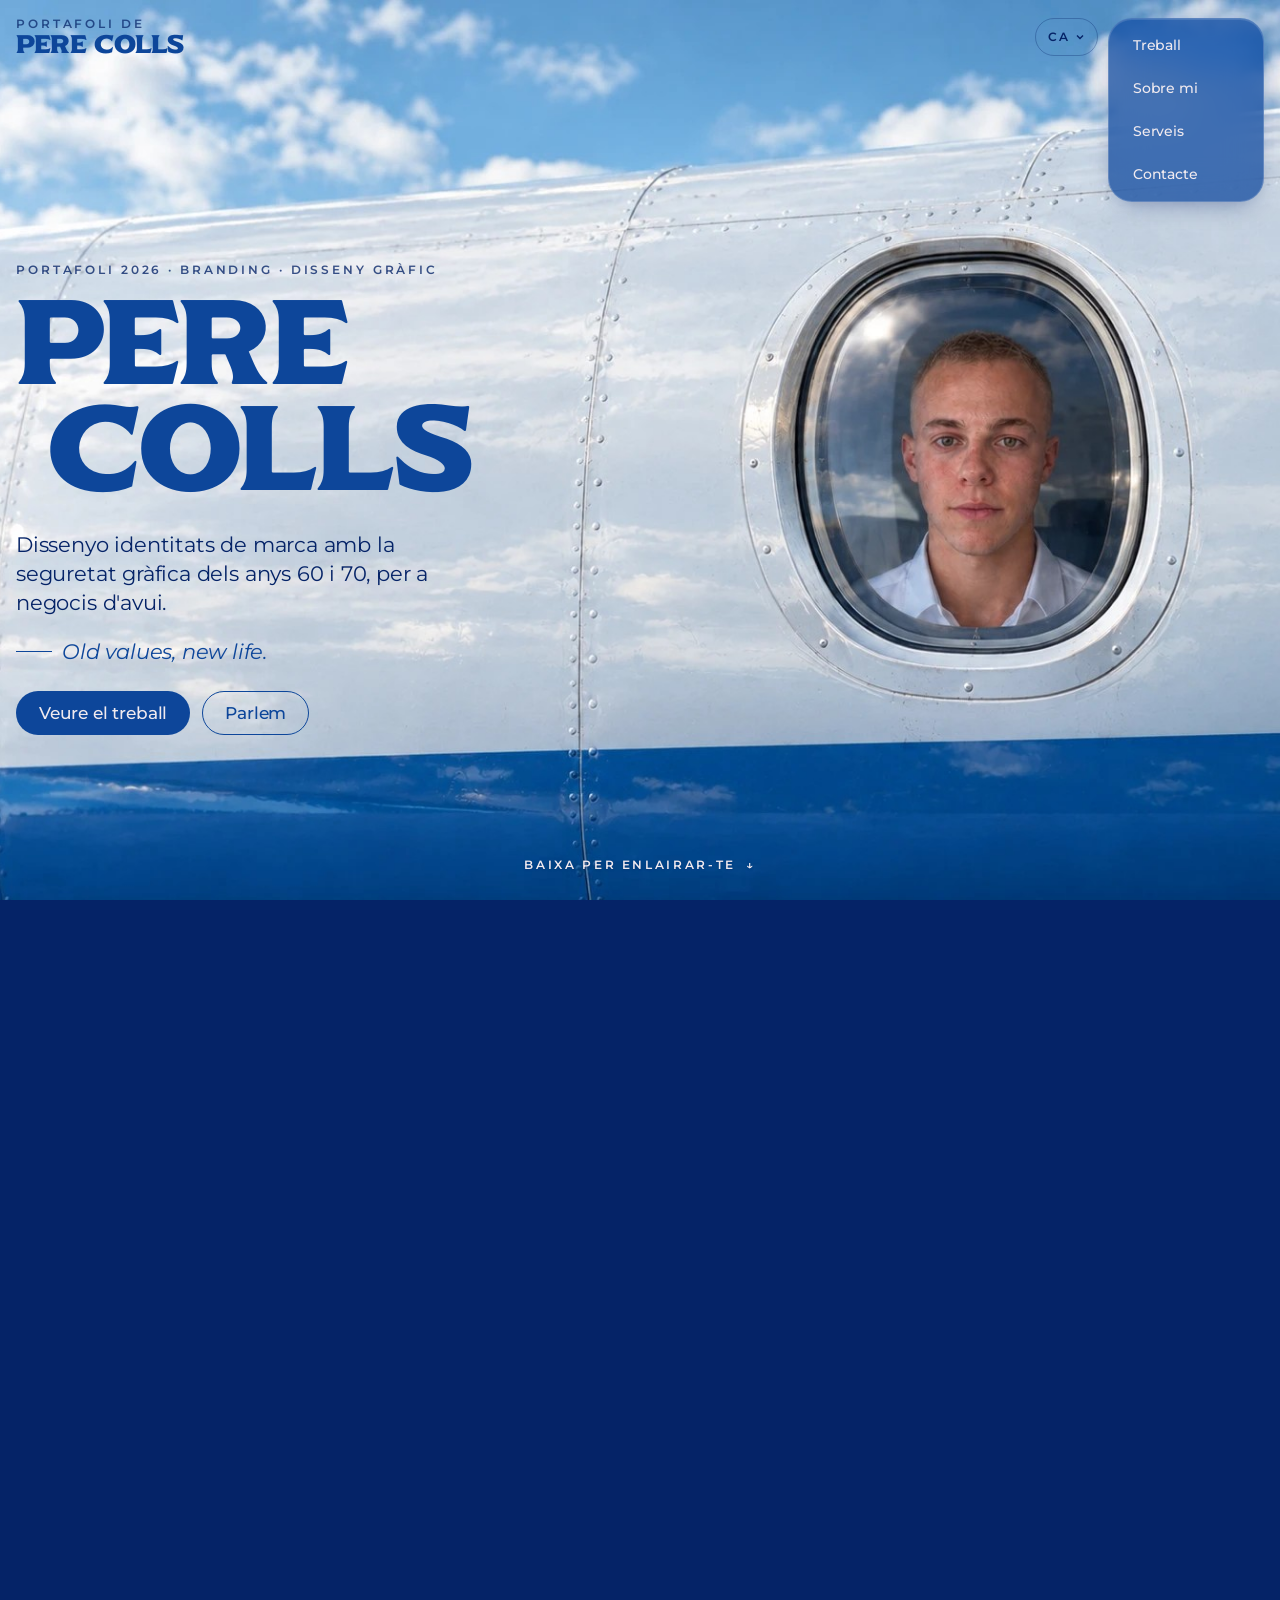
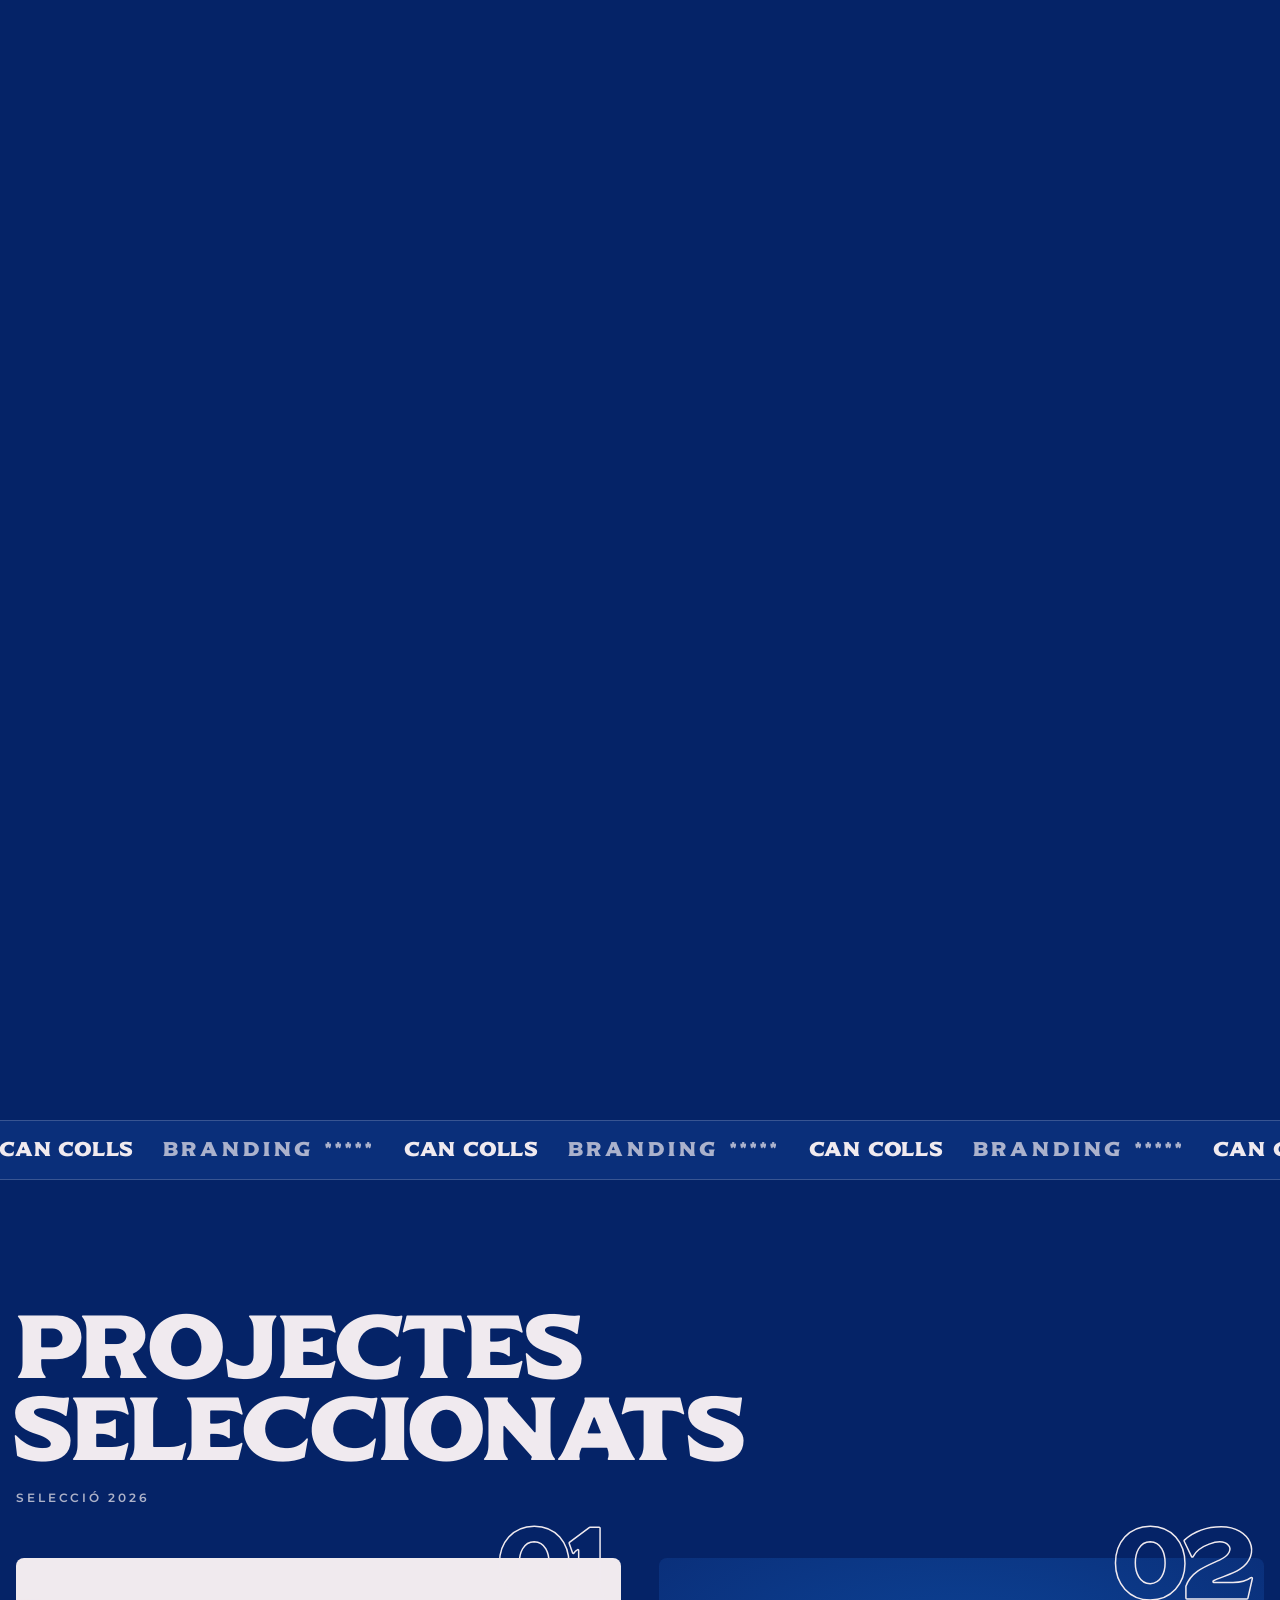
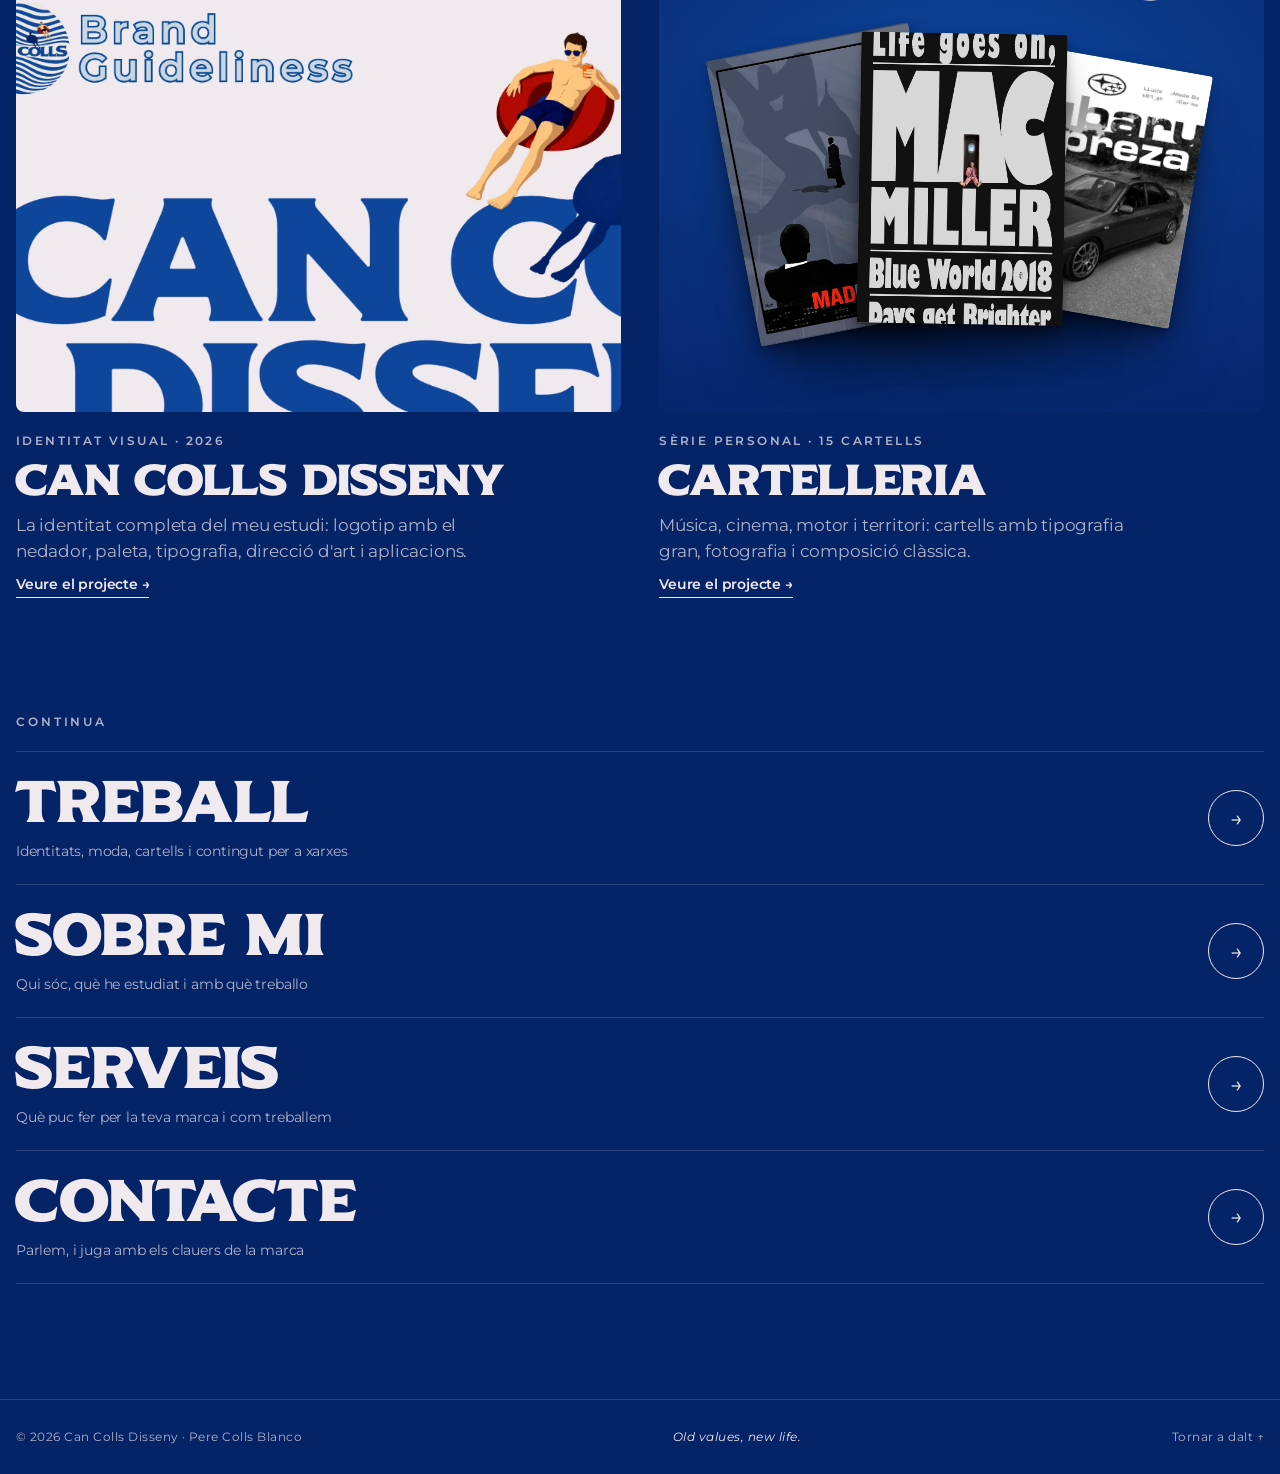
==== commit d7ca68be: "Portada amb fotos reals: finestra, fila de finestres i avió - Les tres fotos s'encadenen amb zoom i " ====
--- a/index.html
+++ b/index.html
@@ -78,97 +78,9 @@
         <p class="fl-caption">Salutacions des de Can Colls</p>
       </div>
       <div class="fl-sky" id="fl-sky">
-        <svg class="fl-svg" id="fl-svg" viewBox="0 0 2400 800" preserveAspectRatio="none" aria-hidden="true" focusable="false">
-        <defs>
-          <radialGradient id="fl-sun" cx=".5" cy=".5" r=".5"><stop offset="0" stop-color="#fff8e8" stop-opacity=".9"/><stop offset=".35" stop-color="#fff3dc" stop-opacity=".35"/><stop offset="1" stop-color="#fff3dc" stop-opacity="0"/></radialGradient>
-          <clipPath id="fl-clip"><path d="M 70 430 C 70 330 160 270 280 255 C 340 210 450 190 600 188 L 880 188 C 980 190 1030 240 1090 262 L 2000 262 C 2120 262 2250 250 2340 220 C 2370 212 2385 230 2370 262 C 2330 360 2200 470 2020 545 C 1990 556 1960 560 1920 560 L 330 560 C 170 560 70 520 70 430 Z"/></clipPath>
-          <clipPath id="fl-win"><circle cx="1251" cy="393" r="15"/></clipPath>
-          <g id="fl-w"><circle r="12" fill="#2b4a80" stroke="#052367" stroke-width="3.2" stroke-linejoin="round" stroke-linecap="round" vector-effect="non-scaling-stroke"/><path d="M -6 -5 A 7 7 0 0 1 3 -8" fill="none" stroke="#ffffff" stroke-width="2.6" stroke-linecap="round" opacity=".9"/></g>
-          <g id="fl-wu"><circle r="9.5" fill="#2b4a80" stroke="#052367" stroke-width="3.2" stroke-linejoin="round" stroke-linecap="round" vector-effect="non-scaling-stroke"/><path d="M -5 -4 A 6 6 0 0 1 2.5 -6.5" fill="none" stroke="#ffffff" stroke-width="2.2" stroke-linecap="round" opacity=".9"/></g>
-          <g id="fl-eng">
-            <path d="M 1040 588 C 1046 562 1062 548 1086 546 L 1146 548 C 1160 549 1166 560 1160 574 L 1150 594 Z" fill="#DCE3EE" stroke="#052367" stroke-width="3.2" stroke-linejoin="round" stroke-linecap="round" vector-effect="non-scaling-stroke"/>
-            <rect x="958" y="576" width="236" height="80" rx="40" fill="#FFFDF8" stroke="#052367" stroke-width="3.2" stroke-linejoin="round" stroke-linecap="round" vector-effect="non-scaling-stroke"/>
-            <rect x="1140" y="577" width="20" height="78" fill="#0D469A"/>
-            <path d="M 1194 616 C 1194 640 1180 656 1160 656" fill="none" stroke="#052367" stroke-width="3.2" stroke-linejoin="round" stroke-linecap="round" vector-effect="non-scaling-stroke"/>
-            <path d="M 1000 592 L 1120 592" stroke="#ffffff" stroke-width="7" stroke-linecap="round"/>
-            <ellipse cx="968" cy="616" rx="18" ry="38" fill="#052367" stroke="#052367" stroke-width="3.2" stroke-linejoin="round" stroke-linecap="round" vector-effect="non-scaling-stroke"/>
-            <ellipse cx="972" cy="616" rx="9" ry="25" fill="#2b4a80"/>
-            <ellipse cx="966" cy="600" rx="3.5" ry="7" fill="#ffffff" opacity=".85"/>
-          </g>
-          <path id="fl-cloudshape" d="M 0 60 C -10 40 10 22 34 28 C 40 6 70 -6 96 6 C 112 -14 152 -12 166 12 C 192 2 222 16 222 42 C 246 44 256 58 250 70 L 6 70 C -2 70 -4 64 0 60 Z"/>
-        </defs>
-
-        <circle cx="2600" cy="-260" r="900" fill="url(#fl-sun)"/>
-        <g class="fl-clouds-back">
-          <g transform="translate(-620 150) scale(2.2)" opacity="0.9"><use href="#fl-cloudshape" fill="#cbdaee" transform="translate(0 10)"/><use href="#fl-cloudshape" fill="#ffffff"/></g>
-          <g transform="translate(1500 0) scale(2.6)" opacity="0.85"><use href="#fl-cloudshape" fill="#cbdaee" transform="translate(0 10)"/><use href="#fl-cloudshape" fill="#ffffff"/></g>
-          <g transform="translate(2560 330) scale(2.4)" opacity="0.9"><use href="#fl-cloudshape" fill="#cbdaee" transform="translate(0 10)"/><use href="#fl-cloudshape" fill="#ffffff"/></g>
-          <g transform="translate(300 -190) scale(2)" opacity="0.8"><use href="#fl-cloudshape" fill="#cbdaee" transform="translate(0 10)"/><use href="#fl-cloudshape" fill="#ffffff"/></g>
-          <g transform="translate(-900 640) scale(2.8)" opacity="0.9"><use href="#fl-cloudshape" fill="#cbdaee" transform="translate(0 10)"/><use href="#fl-cloudshape" fill="#ffffff"/></g>
-        </g>
-
-        <!-- estabilitzador i motors del costat llunyà -->
-        <path d="M 2150 268 C 2230 250 2310 238 2350 236 C 2368 236 2366 250 2350 254 L 2200 280 Z" fill="#C7D2E4" stroke="#052367" stroke-width="3.2" stroke-linejoin="round" stroke-linecap="round" vector-effect="non-scaling-stroke"/>
-        <g transform="translate(-46 -38)" opacity=".5"><g filter="none"><use href="#fl-eng"/><use href="#fl-eng" transform="translate(300 84)"/></g></g>
-        <rect x="900" y="520" width="900" height="200" fill="#bcd0ea" opacity="0"/>
-
-        <!-- deriva blava amb el globus -->
-        <path d="M 1880 264 C 1940 190 2020 80 2080 40 C 2096 30 2116 24 2140 24 L 2270 24 C 2300 24 2312 44 2304 70 L 2268 236 Z" fill="#0D469A" stroke="#052367" stroke-width="3.2" stroke-linejoin="round" stroke-linecap="round" vector-effect="non-scaling-stroke"/>
-        <path d="M 2150 40 C 2120 80 2090 130 2070 180" stroke="#3f72bd" stroke-width="10" stroke-linecap="round" fill="none"/>
-        <g transform="translate(2196 128)">
-          <circle r="56" fill="#F0EAEF" stroke="#052367" stroke-width="3.2" stroke-linejoin="round" stroke-linecap="round" vector-effect="non-scaling-stroke"/>
-          <g fill="none" stroke="#0D469A" stroke-width="4">
-            <line x1="0" y1="-56" x2="0" y2="56"/>
-            <ellipse rx="23" ry="56"/><ellipse rx="43" ry="56"/>
-            <path d="M -56 -32 Q 0 -47 56 -32"/><path d="M -53 -19 Q 0 -29 53 -19"/>
-            <path d="M -53 19 Q 0 29 53 19"/><path d="M -56 32 Q 0 47 56 32"/>
-          </g>
-          <rect x="-56" y="-10" width="112" height="20" fill="#F0EAEF"/>
-          <text x="0" y="6.5" text-anchor="middle" font-family="Montserrat, Arial, sans-serif" font-weight="600" font-size="16" fill="#0D469A">CAN COLLS</text>
-        </g>
-
-        <!-- fusellatge -->
-        <path d="M 70 430 C 70 330 160 270 280 255 C 340 210 450 190 600 188 L 880 188 C 980 190 1030 240 1090 262 L 2000 262 C 2120 262 2250 250 2340 220 C 2370 212 2385 230 2370 262 C 2330 360 2200 470 2020 545 C 1990 556 1960 560 1920 560 L 330 560 C 170 560 70 520 70 430 Z" fill="#FFFDF8"/>
-        <g clip-path="url(#fl-clip)">
-          <rect x="0" y="508" width="2400" height="60" fill="#E7E3EE"/>
-          <path d="M 300 236 C 700 226 1500 276 2050 278" stroke="#ffffff" stroke-width="14" stroke-linecap="round" fill="none" opacity=".9"/>
-          <path d="M 56 474 C 130 440 220 428 330 425 L 2400 425 L 2400 455 L 330 455 C 232 458 152 478 92 522 Z" fill="#0D469A"/>
-          <path d="M 98 530 C 160 488 240 470 330 467 L 2400 467 L 2400 474 L 330 474 C 246 477 176 496 116 540 Z" fill="#9A1701"/>
-        </g>
-        <path d="M 70 430 C 70 330 160 270 280 255 C 340 210 450 190 600 188 L 880 188 C 980 190 1030 240 1090 262 L 2000 262 C 2120 262 2250 250 2340 220 C 2370 212 2385 230 2370 262 C 2330 360 2200 470 2020 545 C 1990 556 1960 560 1920 560 L 330 560 C 170 560 70 520 70 430 Z" fill="none" stroke="#052367" stroke-width="3.2" stroke-linejoin="round" stroke-linecap="round" vector-effect="non-scaling-stroke"/>
-        <!-- cabina -->
-        <path d="M 150 300 C 170 284 196 274 222 270 L 230 296 C 206 300 186 306 166 316 Z" fill="#2b4a80" stroke="#052367" stroke-width="3.2" stroke-linejoin="round" stroke-linecap="round" vector-effect="non-scaling-stroke"/>
-        <path d="M 244 266 C 260 262 278 260 294 260 L 296 288 C 282 288 264 290 250 292 Z" fill="#2b4a80" stroke="#052367" stroke-width="3.2" stroke-linejoin="round" stroke-linecap="round" vector-effect="non-scaling-stroke"/>
-        <circle cx="180" cy="296" r="3.5" fill="#fff"/><circle cx="258" cy="272" r="3" fill="#fff"/>
-        <g><rect x="392" y="320" width="52" height="150" rx="20" fill="none" stroke="#052367" stroke-width="2" stroke-linejoin="round" stroke-linecap="round" vector-effect="non-scaling-stroke"/><circle cx="418" cy="352" r="9" fill="#2b4a80" stroke="#052367" stroke-width="2" stroke-linejoin="round" stroke-linecap="round" vector-effect="non-scaling-stroke"/></g><g><rect x="1446" y="320" width="52" height="150" rx="20" fill="none" stroke="#052367" stroke-width="2" stroke-linejoin="round" stroke-linecap="round" vector-effect="non-scaling-stroke"/><circle cx="1472" cy="352" r="9" fill="#2b4a80" stroke="#052367" stroke-width="2" stroke-linejoin="round" stroke-linecap="round" vector-effect="non-scaling-stroke"/></g><g><rect x="1780" y="320" width="52" height="150" rx="20" fill="none" stroke="#052367" stroke-width="2" stroke-linejoin="round" stroke-linecap="round" vector-effect="non-scaling-stroke"/><circle cx="1806" cy="352" r="9" fill="#2b4a80" stroke="#052367" stroke-width="2" stroke-linejoin="round" stroke-linecap="round" vector-effect="non-scaling-stroke"/></g>
-        <use href="#fl-w" x="340" y="393"/><use href="#fl-w" x="478" y="393"/><use href="#fl-w" x="524" y="393"/><use href="#fl-w" x="570" y="393"/><use href="#fl-w" x="616" y="393"/><use href="#fl-w" x="662" y="393"/><use href="#fl-w" x="708" y="393"/><use href="#fl-w" x="754" y="393"/><use href="#fl-w" x="800" y="393"/><use href="#fl-w" x="846" y="393"/><use href="#fl-w" x="892" y="393"/><use href="#fl-w" x="938" y="393"/><use href="#fl-w" x="984" y="393"/><use href="#fl-w" x="1030" y="393"/><use href="#fl-w" x="1076" y="393"/><use href="#fl-w" x="1306" y="393"/><use href="#fl-w" x="1352" y="393"/><use href="#fl-w" x="1398" y="393"/><use href="#fl-w" x="1536" y="393"/><use href="#fl-w" x="1582" y="393"/><use href="#fl-w" x="1628" y="393"/><use href="#fl-w" x="1674" y="393"/><use href="#fl-w" x="1720" y="393"/><use href="#fl-w" x="1858" y="393"/><use href="#fl-w" x="1904" y="393"/><use href="#fl-w" x="1950" y="393"/>
-        <use href="#fl-wu" x="420" y="228"/><use href="#fl-wu" x="460" y="228"/><use href="#fl-wu" x="500" y="228"/><use href="#fl-wu" x="540" y="228"/>
-
-        <!-- finestra amb en Pere -->
-        <g class="fl-portrait">
-          <circle cx="1251" cy="393" r="19.5" fill="#F0EAEF" stroke="#052367" stroke-width="3.2" stroke-linejoin="round" stroke-linecap="round" vector-effect="non-scaling-stroke"/>
-          <image href="assets/pere-finestra.jpg" x="1236" y="376" width="30" height="40" preserveAspectRatio="xMidYMin slice" clip-path="url(#fl-win)"/>
-          <circle cx="1251" cy="393" r="15" fill="none" stroke="#052367" stroke-width="3.2" stroke-linejoin="round" stroke-linecap="round" vector-effect="non-scaling-stroke"/>
-          <path d="M 1241 385 A 11 11 0 0 1 1251 380" fill="none" stroke="#ffffff" stroke-width="2.4" stroke-linecap="round" opacity=".85"/>
-        </g>
-
-        <!-- estabilitzador proper -->
-        <path d="M 2060 430 C 2150 430 2290 450 2380 480 C 2410 490 2405 512 2378 512 L 2240 508 C 2170 490 2100 470 2050 455 Z" fill="#DCE3EE" stroke="#052367" stroke-width="3.2" stroke-linejoin="round" stroke-linecap="round" vector-effect="non-scaling-stroke"/>
-
-        <!-- ala propera -->
-        <path d="M 860 522 C 1000 522 1250 527 1380 534 L 1720 690 C 1760 708 1750 735 1712 735 L 1640 735 C 1610 735 1590 728 1570 716 L 1130 582 C 1020 562 930 550 860 542 Z" fill="#DCE3EE" stroke="#052367" stroke-width="3.2" stroke-linejoin="round" stroke-linecap="round" vector-effect="non-scaling-stroke"/>
-        <path d="M 1390 548 L 1700 694" stroke="#ffffff" stroke-width="8" stroke-linecap="round" opacity=".9"/>
-        <path d="M 1660 734 C 1690 734 1716 732 1730 722" stroke="#9A1701" stroke-width="7" stroke-linecap="round" fill="none"/>
-        <use href="#fl-eng"/>
-        <use href="#fl-eng" transform="translate(300 84)"/>
-
-        <g class="fl-clouds-front">
-          <g transform="translate(-300 720) scale(2.6)" opacity="1"><use href="#fl-cloudshape" fill="#cbdaee" transform="translate(0 10)"/><use href="#fl-cloudshape" fill="#ffffff"/></g>
-          <g transform="translate(1900 780) scale(3)" opacity="1"><use href="#fl-cloudshape" fill="#cbdaee" transform="translate(0 10)"/><use href="#fl-cloudshape" fill="#ffffff"/></g>
-          <g transform="translate(2900 620) scale(2.2)" opacity="0.9"><use href="#fl-cloudshape" fill="#cbdaee" transform="translate(0 10)"/><use href="#fl-cloudshape" fill="#ffffff"/></g>
-        </g>
-      </svg>
-        <img class="fl-photo" id="fl-photo" src="assets/avio-postal.jpg" alt="L'avió de Can Colls sobrevolant la costa" width="1573" height="1000">
+        <div class="fl-layer" id="fl-l3" style="width:1670px;height:942px"><img src="assets/vol-3.jpg" alt="L'avió de Can Colls volant sobre el mar entre núvols" width="1670" height="942"><span class="fl-liv3" translate="no" aria-hidden="true">Pere Colls</span></div>
+        <div class="fl-layer" id="fl-l2" style="width:1671px;height:941px"><img src="assets/vol-2.jpg" alt="" width="1671" height="941"></div>
+        <div class="fl-layer" id="fl-l1" style="width:1667px;height:943px"><img src="assets/vol-1.jpg" alt="Pere Colls mirant per la finestra d'un avió de Can Colls" width="1667" height="943"></div>
       </div>
       <div class="fl-mark" id="fl-mark" aria-hidden="true">
         <div class="stamp"><img src="assets/logo-cercle.png" alt="" width="84" height="84"></div>
--- a/styles.css
+++ b/styles.css
@@ -753,3 +753,21 @@
 main#contingut-principal:has(> .flight){padding-top:0}
 .fl-hint{color:#F0EAEF;text-shadow:0 1px 2px rgba(5,35,103,.4)}
 .fl-sky{background:radial-gradient(120% 60% at 50% 70%,rgba(255,255,255,.35),rgba(255,255,255,0) 60%),linear-gradient(180deg,#d6e4f3 0%,#bcd2ec 44%,#a3c1e5 64%,#7fa6d6 68.5%,#3d73b4 70%,#245a9c 82%,#163f7a 100%)}
+
+/* ================= v10 · El vol amb fotos reals ================= */
+.fl-layer{position:absolute;left:0;top:0;transform-origin:0 0;will-change:transform}
+.fl-layer img{display:block;width:100%;height:100%;max-width:none}
+.fl-liv3{position:absolute;left:398px;top:446px;font-family:var(--display);font-size:31px;line-height:1;letter-spacing:.02em;color:#0D469A;white-space:nowrap;transform:rotate(1.6deg);transform-origin:0 50%;mix-blend-mode:multiply;opacity:0}
+.fl-slot{aspect-ratio:1670/942}
+.fl-sky{background:#6f9fd9}#fl-l1,#fl-l2{--f:0px;
+  -webkit-mask-image:linear-gradient(to right,transparent 0,#000 var(--f),#000 calc(100% - var(--f)),transparent 100%),linear-gradient(to bottom,transparent 0,#000 var(--f),#000 calc(100% - var(--f)),transparent 100%);
+  -webkit-mask-composite:source-in;
+  mask-image:linear-gradient(to right,transparent 0,#000 var(--f),#000 calc(100% - var(--f)),transparent 100%),linear-gradient(to bottom,transparent 0,#000 var(--f),#000 calc(100% - var(--f)),transparent 100%);
+  mask-composite:intersect}@media (max-width:760px){
+  .fl-sky{background:linear-gradient(180deg,#2a6dce 0%,#3f86dc 40%,#2f78cf 56%,#164f9c 70%,#0c3f84 100%)}
+  #fl-l3.fl-feather{-webkit-mask-image:linear-gradient(to bottom,transparent 0,#000 14%,#000 86%,transparent 100%);mask-image:linear-gradient(to bottom,transparent 0,#000 14%,#000 86%,transparent 100%)}
+}@media (max-width:760px){
+  .fl-sky{background:linear-gradient(180deg,#b9d6f3 0%,#d6e7f7 30%,#c3dbf2 62%,#2b62b4 86%,#123f87 100%)}
+  .fl-sky.fl-sky-sea{background:linear-gradient(180deg,#2a6dce 0%,#3f86dc 40%,#2f78cf 56%,#164f9c 70%,#0c3f84 100%)}
+  .fl-hero .motto{display:none}
+}
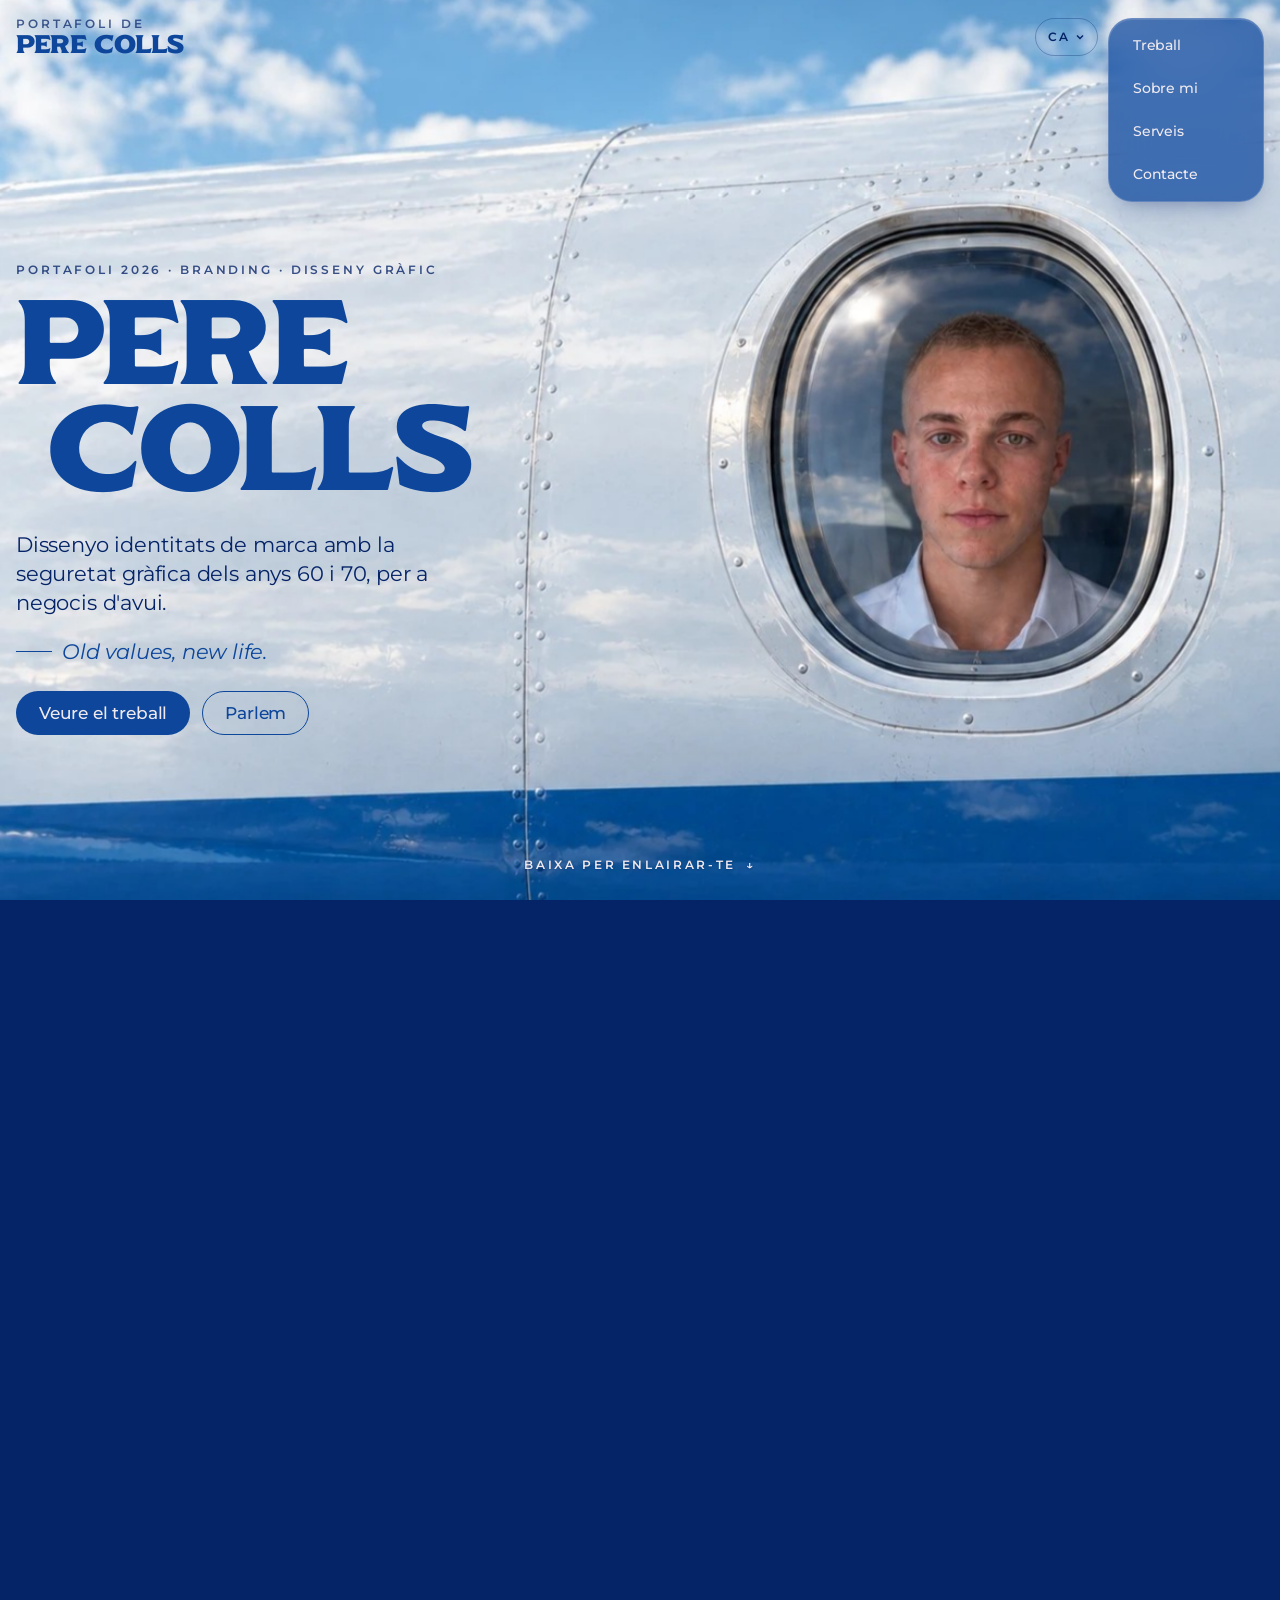
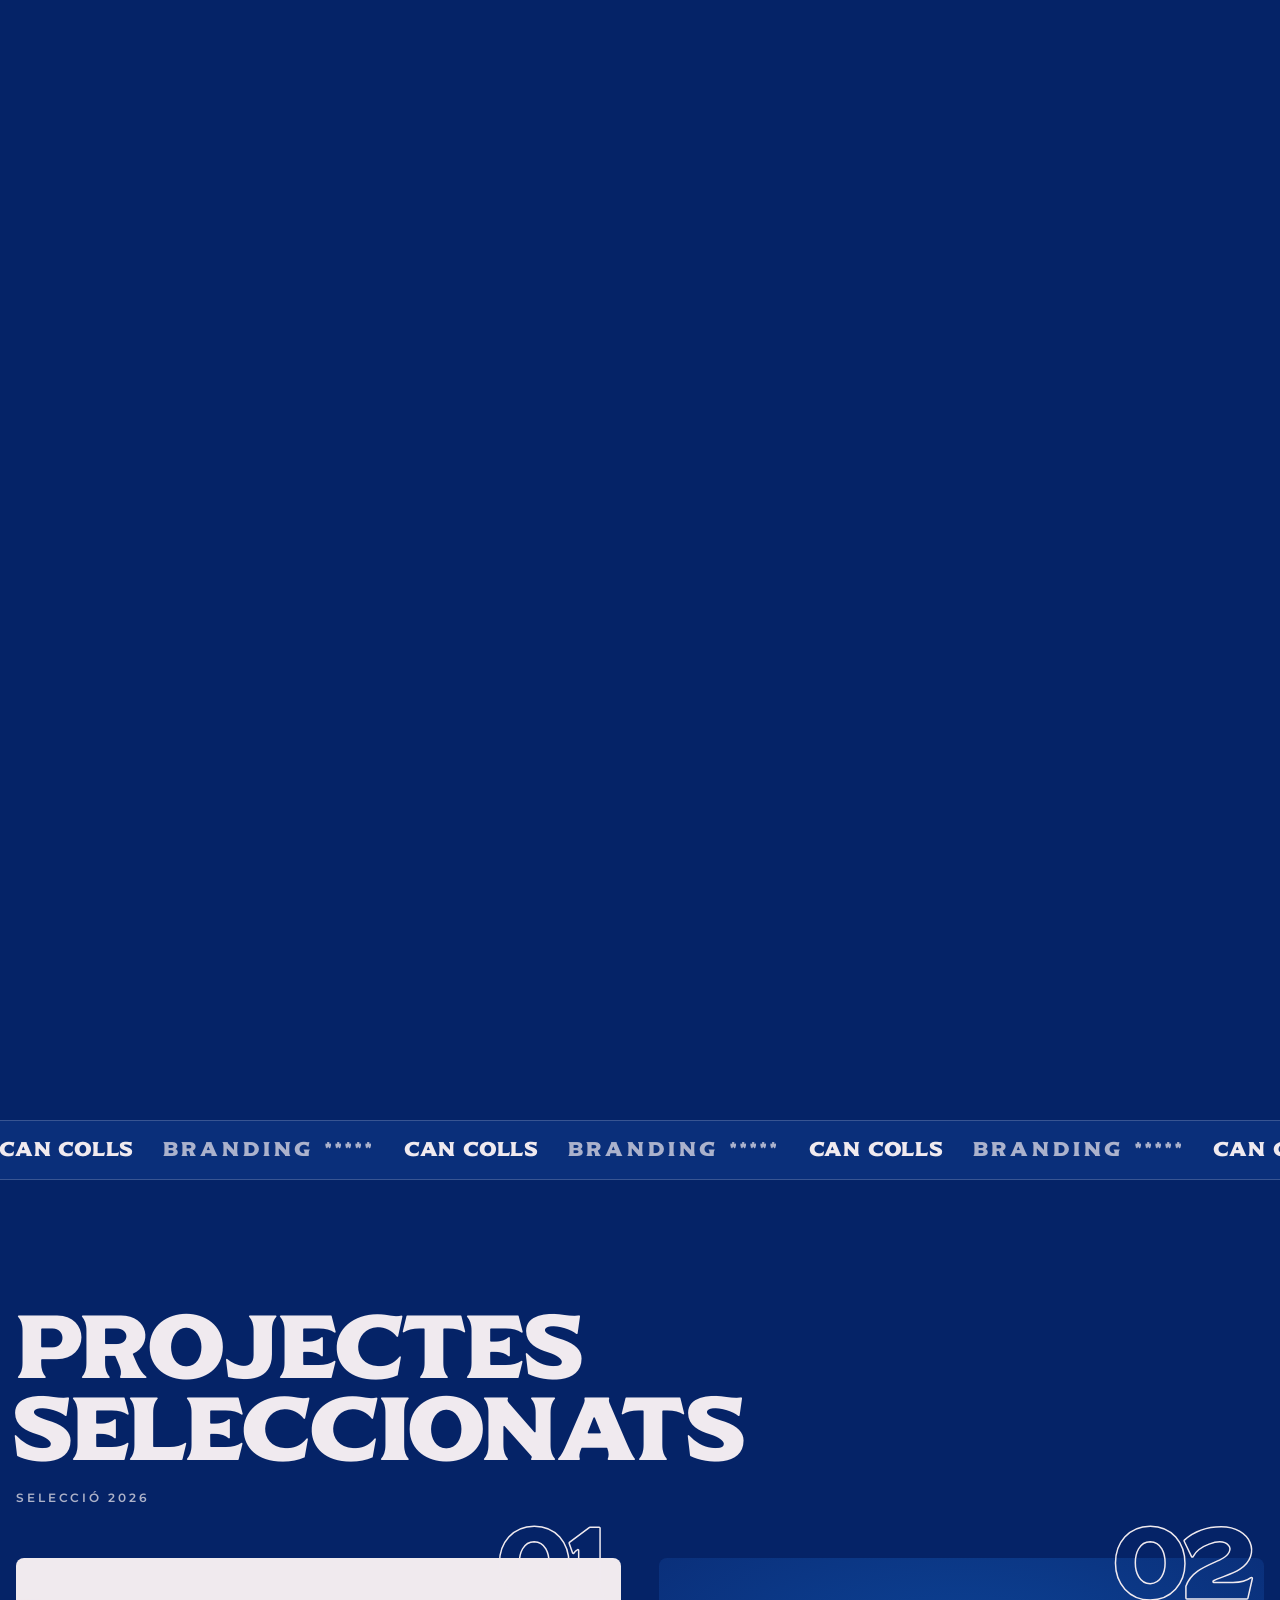
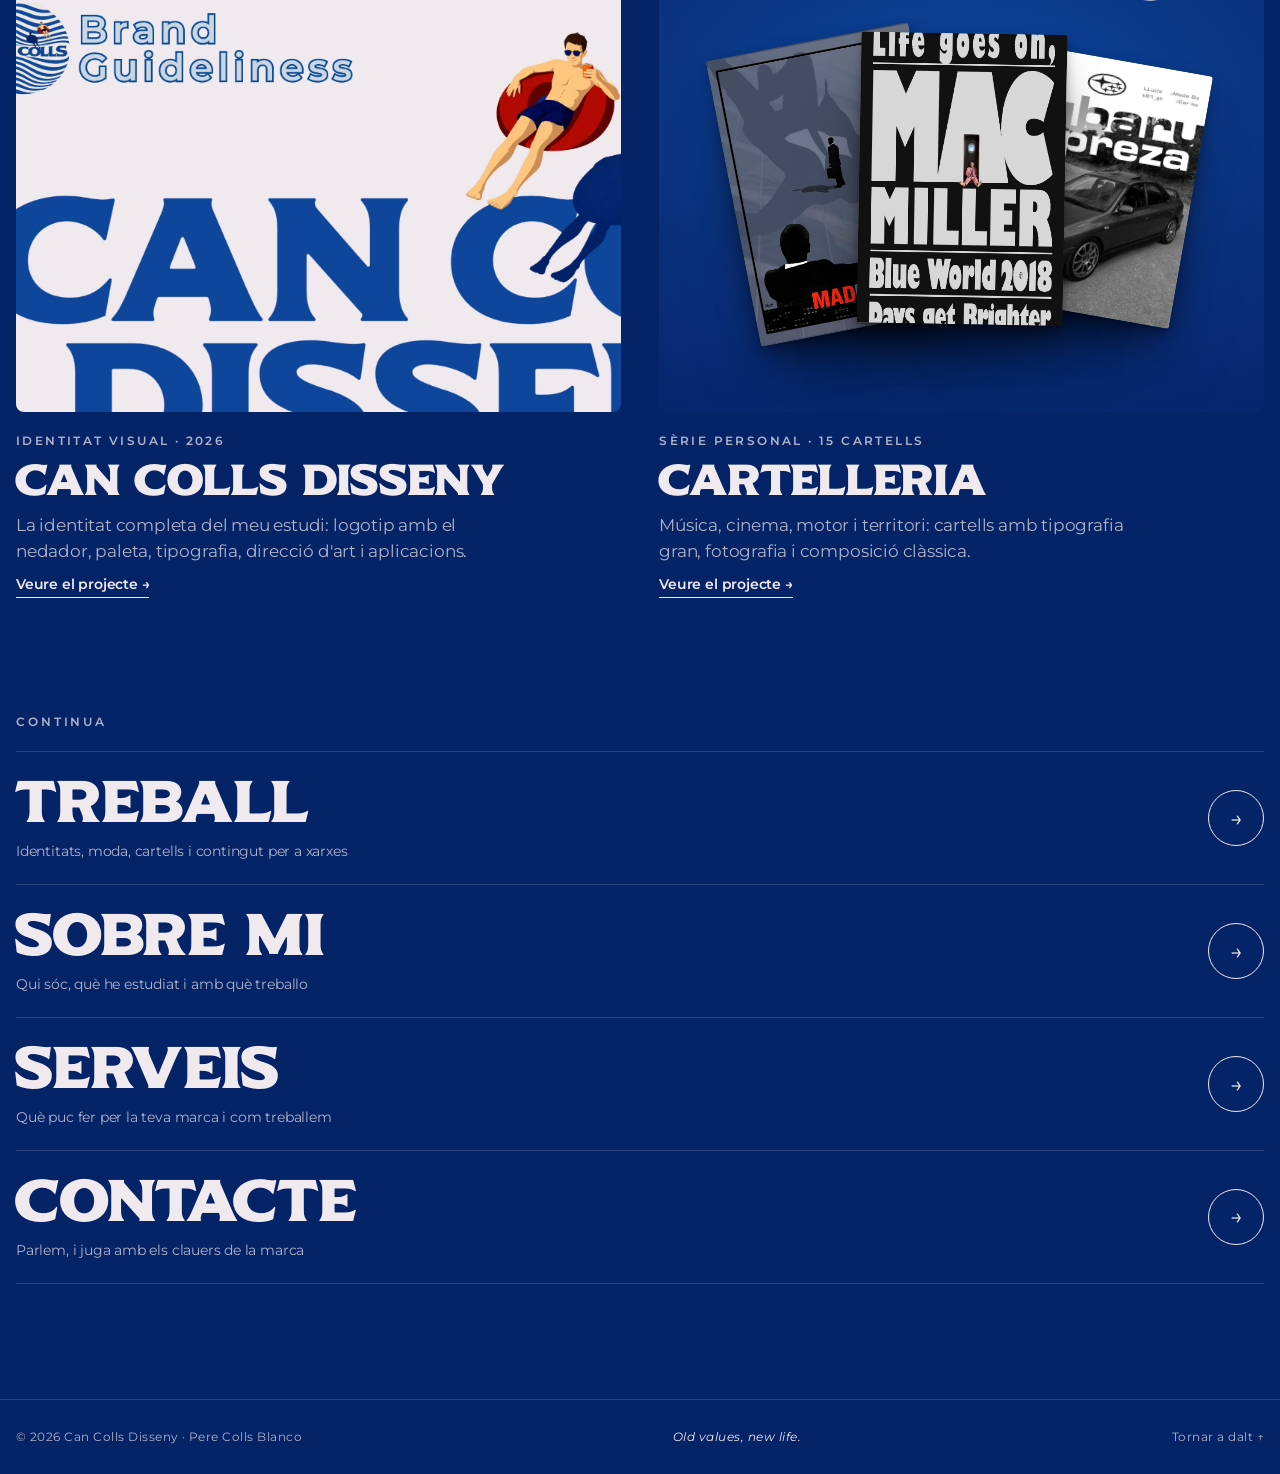
==== commit ac4803c0: "Portada: sense la foto del mig, transició amb núvol La finestra s'allunya, un núvol blanc passa per " ====
--- a/index.html
+++ b/index.html
@@ -79,8 +79,9 @@
       </div>
       <div class="fl-sky" id="fl-sky">
         <div class="fl-layer" id="fl-l3" style="width:1670px;height:942px"><img src="assets/vol-3.jpg" alt="L'avió de Can Colls volant sobre el mar entre núvols" width="1670" height="942"><span class="fl-liv3" translate="no" aria-hidden="true">Pere Colls</span></div>
-        <div class="fl-layer" id="fl-l2" style="width:1671px;height:941px"><img src="assets/vol-2.jpg" alt="" width="1671" height="941"></div>
         <div class="fl-layer" id="fl-l1" style="width:1667px;height:943px"><img src="assets/vol-1.jpg" alt="Pere Colls mirant per la finestra d'un avió de Can Colls" width="1667" height="943"></div>
+        <canvas class="fl-cloud" id="fl-cloud" aria-hidden="true"></canvas>
+        <div class="fl-haze" id="fl-haze" aria-hidden="true"></div>
       </div>
       <div class="fl-mark" id="fl-mark" aria-hidden="true">
         <div class="stamp"><img src="assets/logo-cercle.png" alt="" width="84" height="84"></div>
--- a/styles.css
+++ b/styles.css
@@ -770,4 +770,8 @@
   .fl-sky{background:linear-gradient(180deg,#b9d6f3 0%,#d6e7f7 30%,#c3dbf2 62%,#2b62b4 86%,#123f87 100%)}
   .fl-sky.fl-sky-sea{background:linear-gradient(180deg,#2a6dce 0%,#3f86dc 40%,#2f78cf 56%,#164f9c 70%,#0c3f84 100%)}
   .fl-hero .motto{display:none}
-}+}
+/* v11 · transició amb núvol, sense la foto del mig */
+.fl-cloud{position:absolute;inset:0;width:100%;height:100%;pointer-events:none;opacity:0;transform-origin:50% 50%}
+.fl-haze{position:absolute;inset:0;pointer-events:none;opacity:0;background:radial-gradient(90% 80% at 50% 50%,#ffffff 0%,#f4f8fc 55%,#e3edf8 100%)}
+@media (max-width:760px){#fl-l1{--f:90px}}
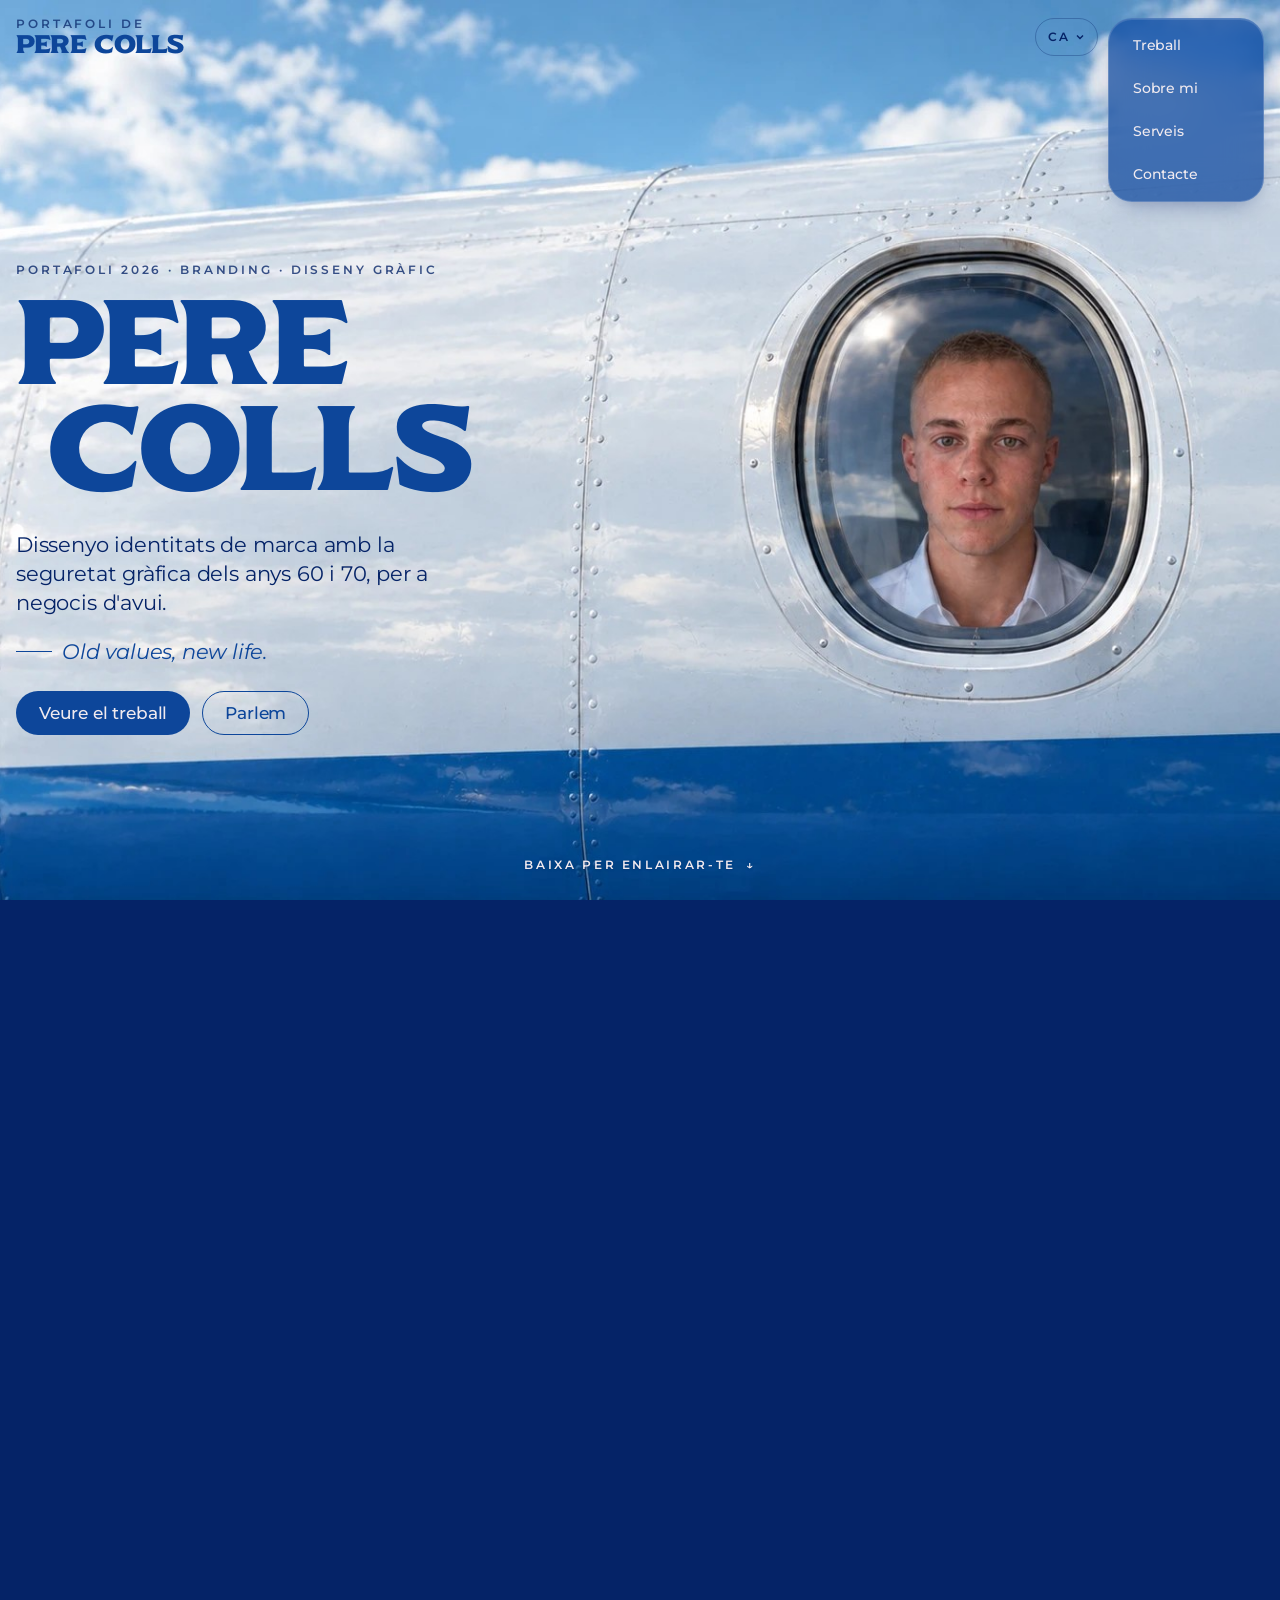
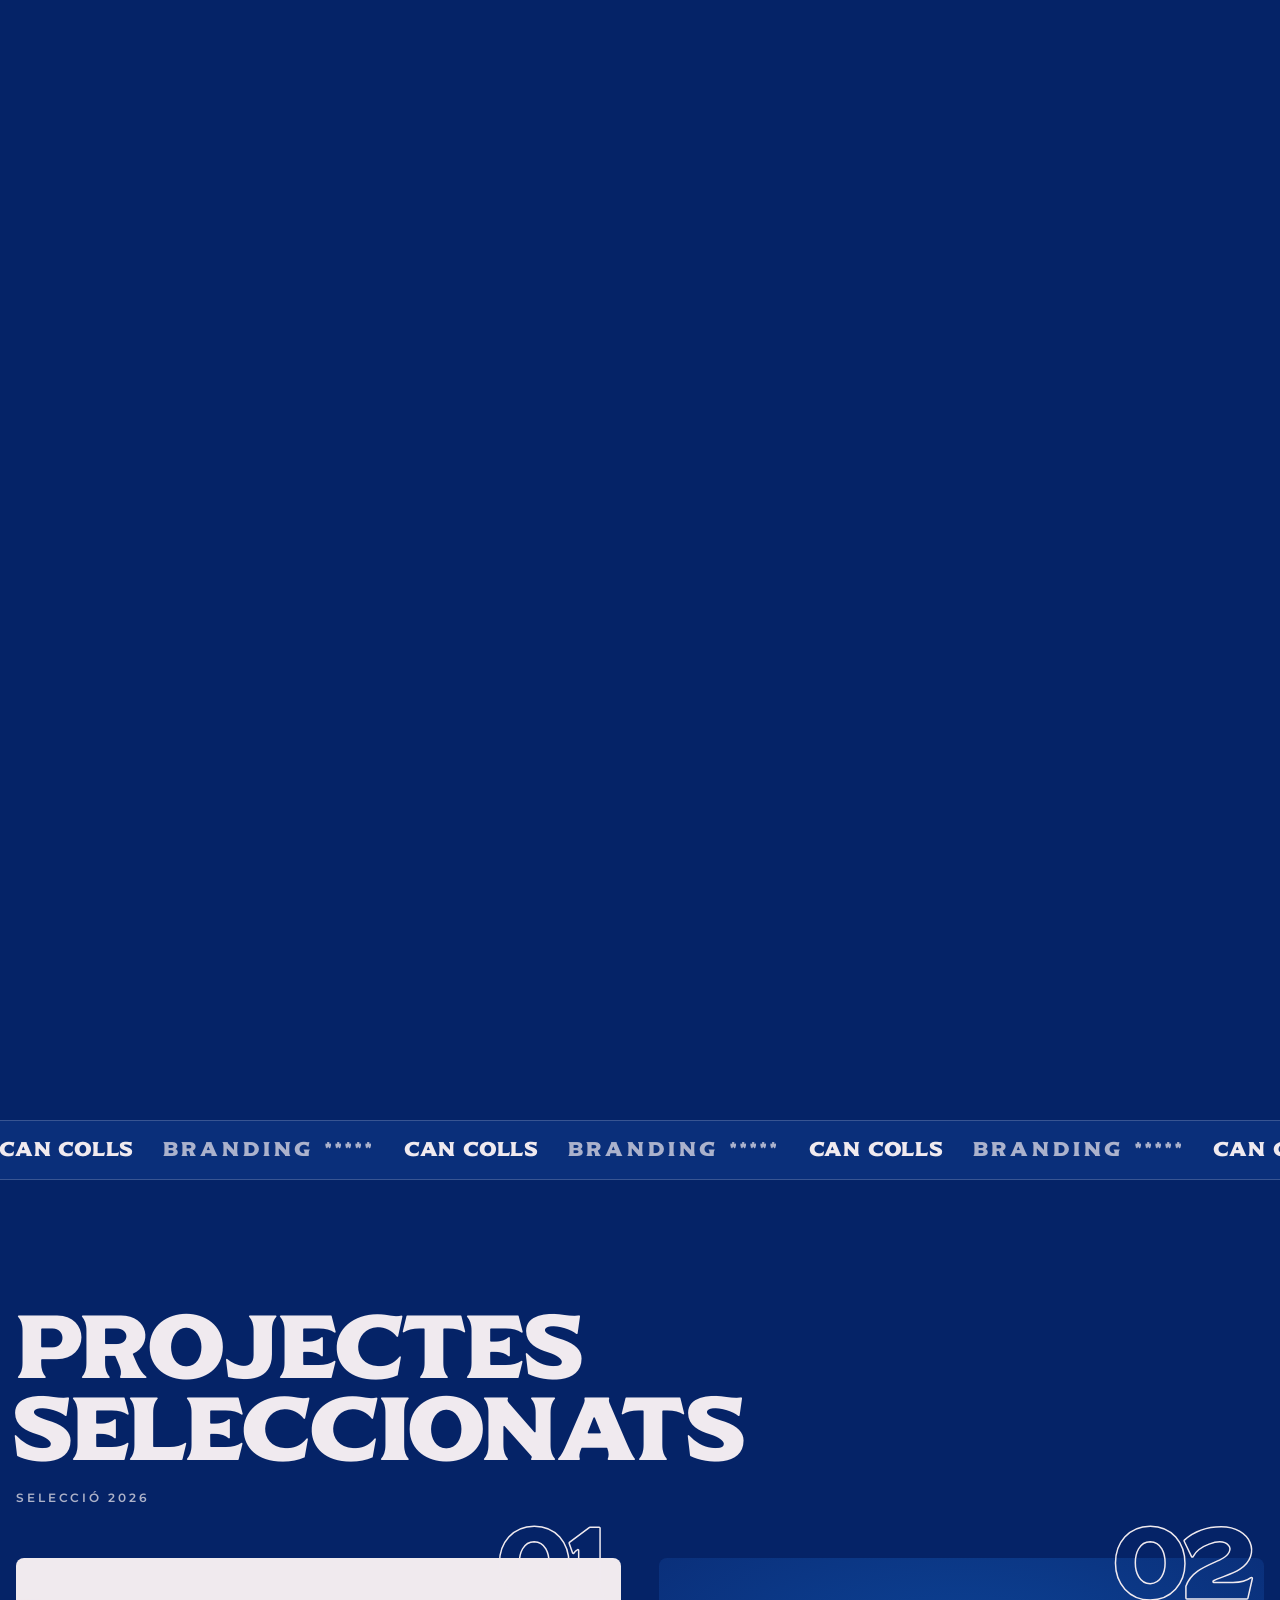
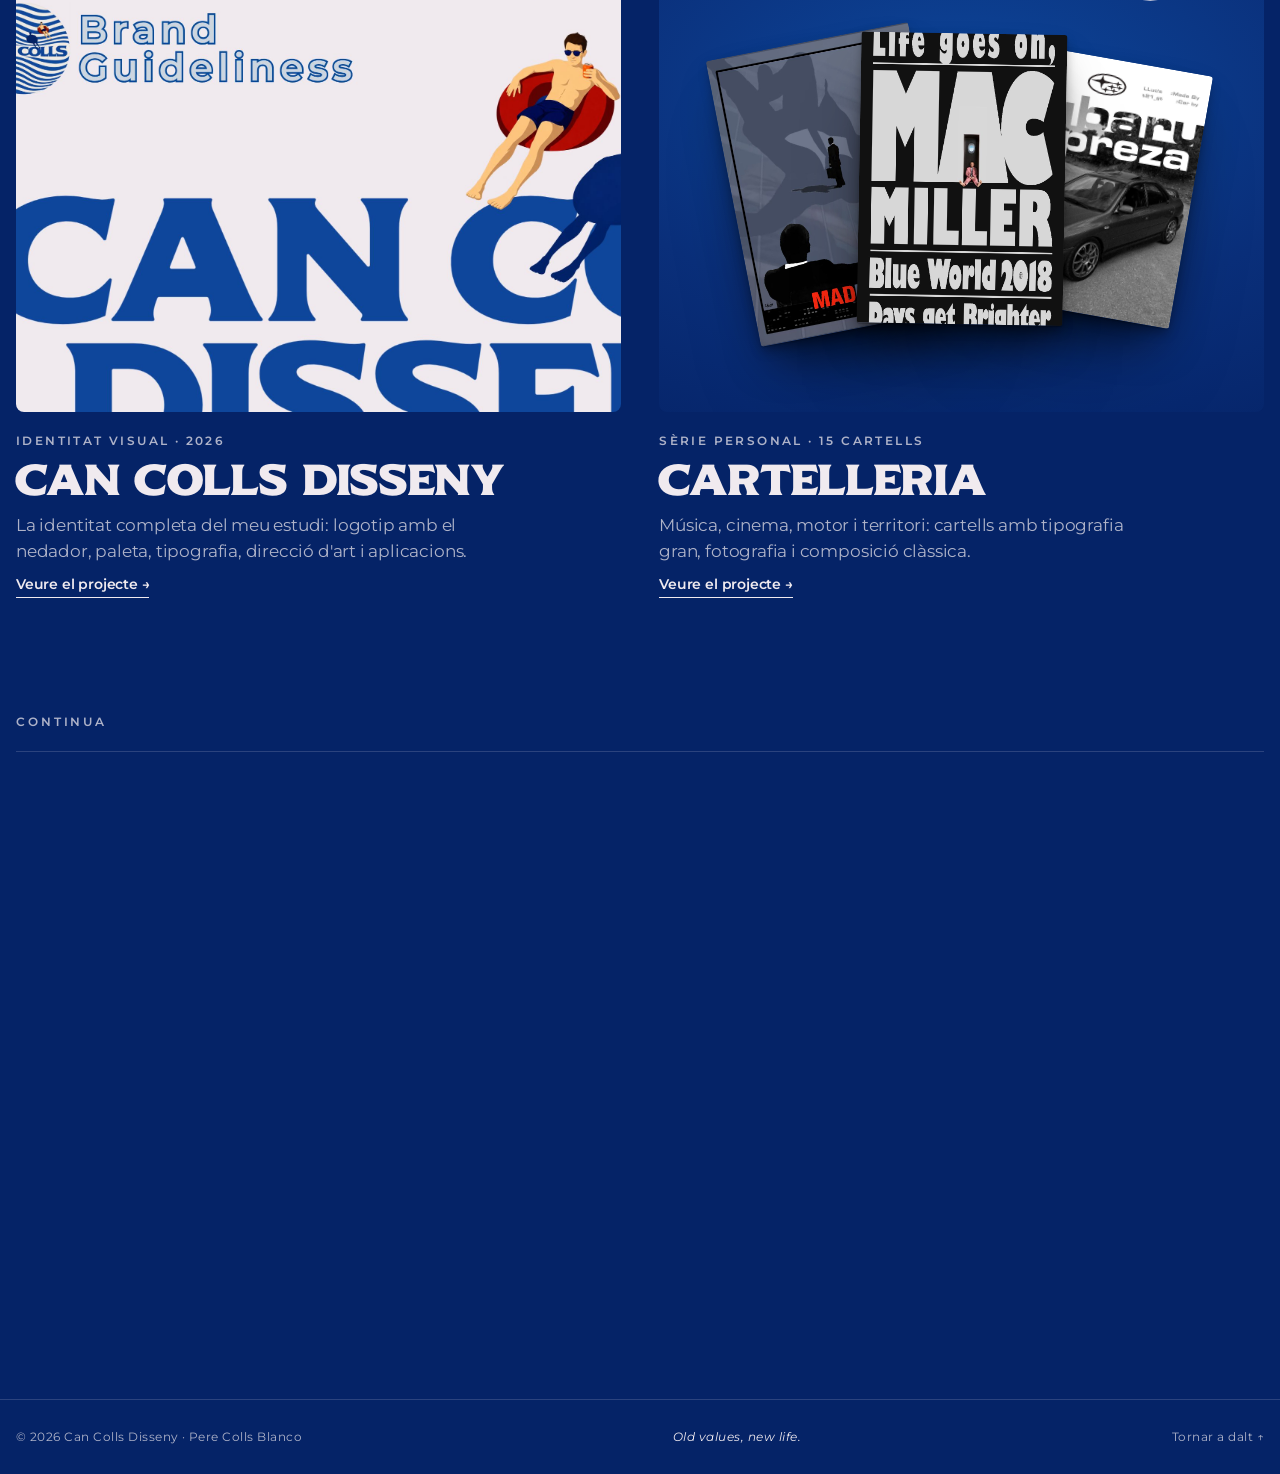
==== commit c38e811c: "Portada: torna l'animació de les 3 fotos i hi afegeix boira - Recupera la versió de la finestra, la " ====
--- a/index.html
+++ b/index.html
@@ -79,9 +79,11 @@
       </div>
       <div class="fl-sky" id="fl-sky">
         <div class="fl-layer" id="fl-l3" style="width:1670px;height:942px"><img src="assets/vol-3.jpg" alt="L'avió de Can Colls volant sobre el mar entre núvols" width="1670" height="942"><span class="fl-liv3" translate="no" aria-hidden="true">Pere Colls</span></div>
+        <div class="fl-layer" id="fl-l2" style="width:1671px;height:941px"><img src="assets/vol-2.jpg" alt="" width="1671" height="941"></div>
         <div class="fl-layer" id="fl-l1" style="width:1667px;height:943px"><img src="assets/vol-1.jpg" alt="Pere Colls mirant per la finestra d'un avió de Can Colls" width="1667" height="943"></div>
-        <canvas class="fl-cloud" id="fl-cloud" aria-hidden="true"></canvas>
-        <div class="fl-haze" id="fl-haze" aria-hidden="true"></div>
+        <div class="fl-fog fl-fog-b" id="fl-fog-b" aria-hidden="true"></div>
+        <div class="fl-veil" id="fl-veil" aria-hidden="true"></div>
+        <div class="fl-fog fl-fog-a" id="fl-fog-a" aria-hidden="true"></div>
       </div>
       <div class="fl-mark" id="fl-mark" aria-hidden="true">
         <div class="stamp"><img src="assets/logo-cercle.png" alt="" width="84" height="84"></div>
--- a/styles.css
+++ b/styles.css
@@ -771,7 +771,11 @@
   .fl-sky.fl-sky-sea{background:linear-gradient(180deg,#2a6dce 0%,#3f86dc 40%,#2f78cf 56%,#164f9c 70%,#0c3f84 100%)}
   .fl-hero .motto{display:none}
 }
-/* v11 · transició amb núvol, sense la foto del mig */
-.fl-cloud{position:absolute;inset:0;width:100%;height:100%;pointer-events:none;opacity:0;transform-origin:50% 50%}
-.fl-haze{position:absolute;inset:0;pointer-events:none;opacity:0;background:radial-gradient(90% 80% at 50% 50%,#ffffff 0%,#f4f8fc 55%,#e3edf8 100%)}
-@media (max-width:760px){#fl-l1{--f:90px}}+/* Boira del vol */
+.fl-fog{position:absolute;left:-25%;top:-25%;width:150%;height:150%;pointer-events:none;opacity:0;background-repeat:repeat-x;transform-origin:50% 50%;will-change:transform,opacity}
+.fl-fog-a{background-image:url("assets/fog-a.png");background-size:auto 100%;background-position:0 50%;animation:flFogA 70s linear infinite}
+.fl-fog-b{background-image:url("assets/fog-b.png");background-size:auto 80%;background-position:0 40%;animation:flFogB 110s linear infinite}
+@keyframes flFogA{to{background-position:-300vh 50%;background-position:-300svh 50%}}
+@keyframes flFogB{to{background-position:240vh 40%;background-position:240svh 40%}}
+.fl-veil{position:absolute;inset:0;pointer-events:none;opacity:0;background:radial-gradient(120% 90% at 55% 50%,rgba(250,252,255,.95) 0%,rgba(240,246,255,.75) 45%,rgba(220,234,250,.35) 100%)}
+@media (prefers-reduced-motion:reduce){.fl-fog{animation:none!important}}
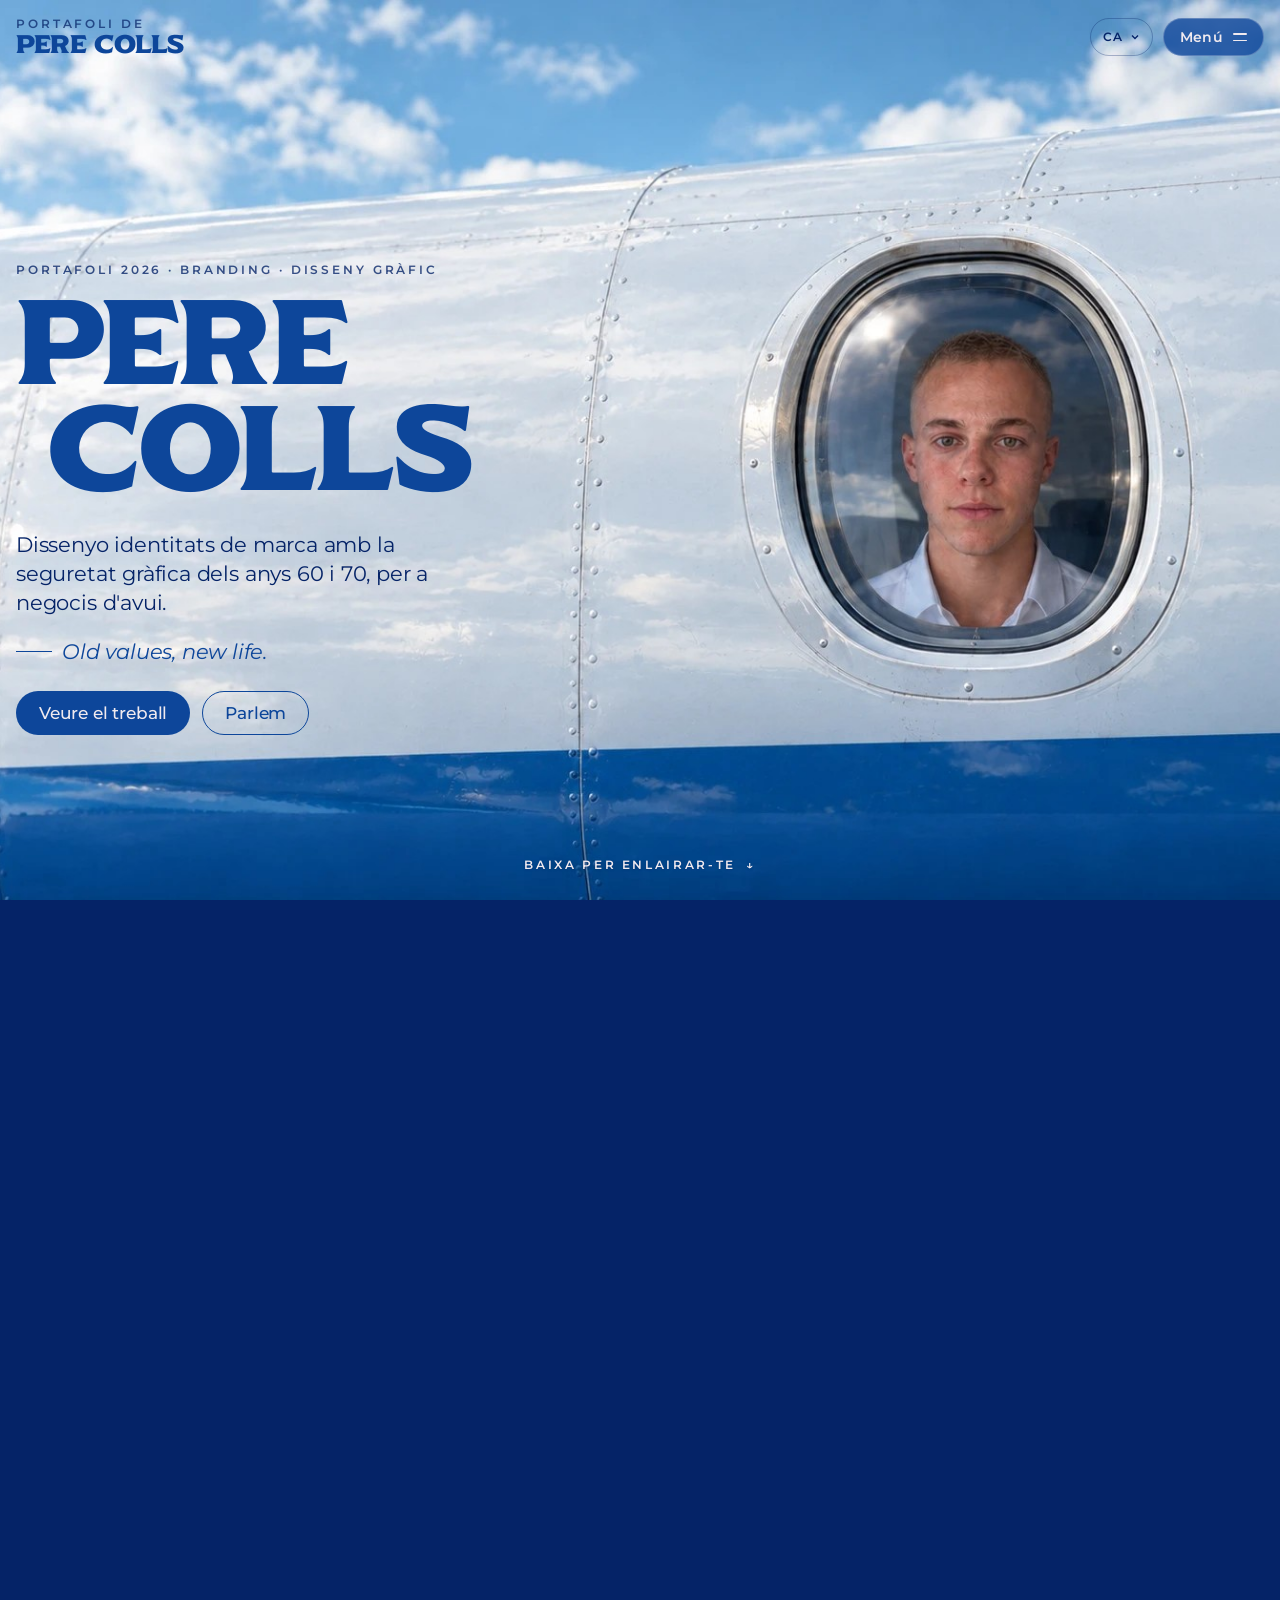
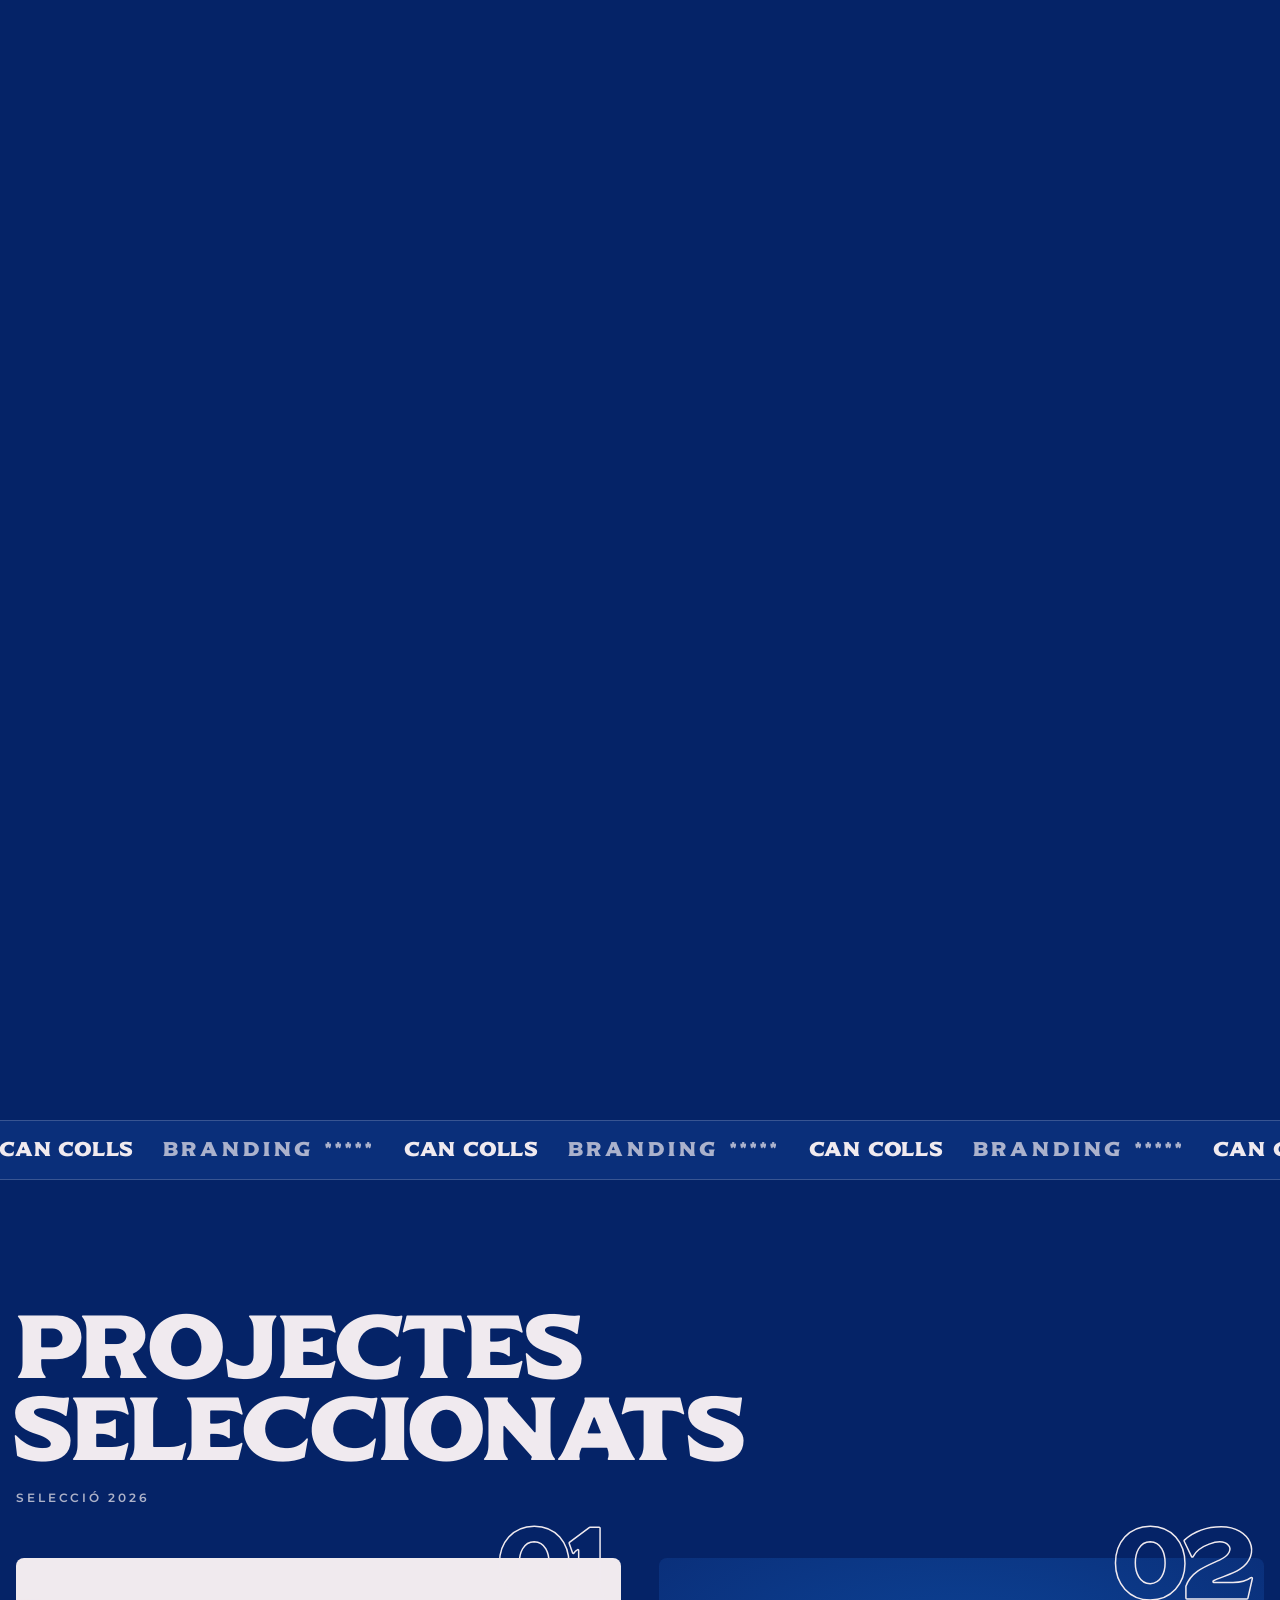
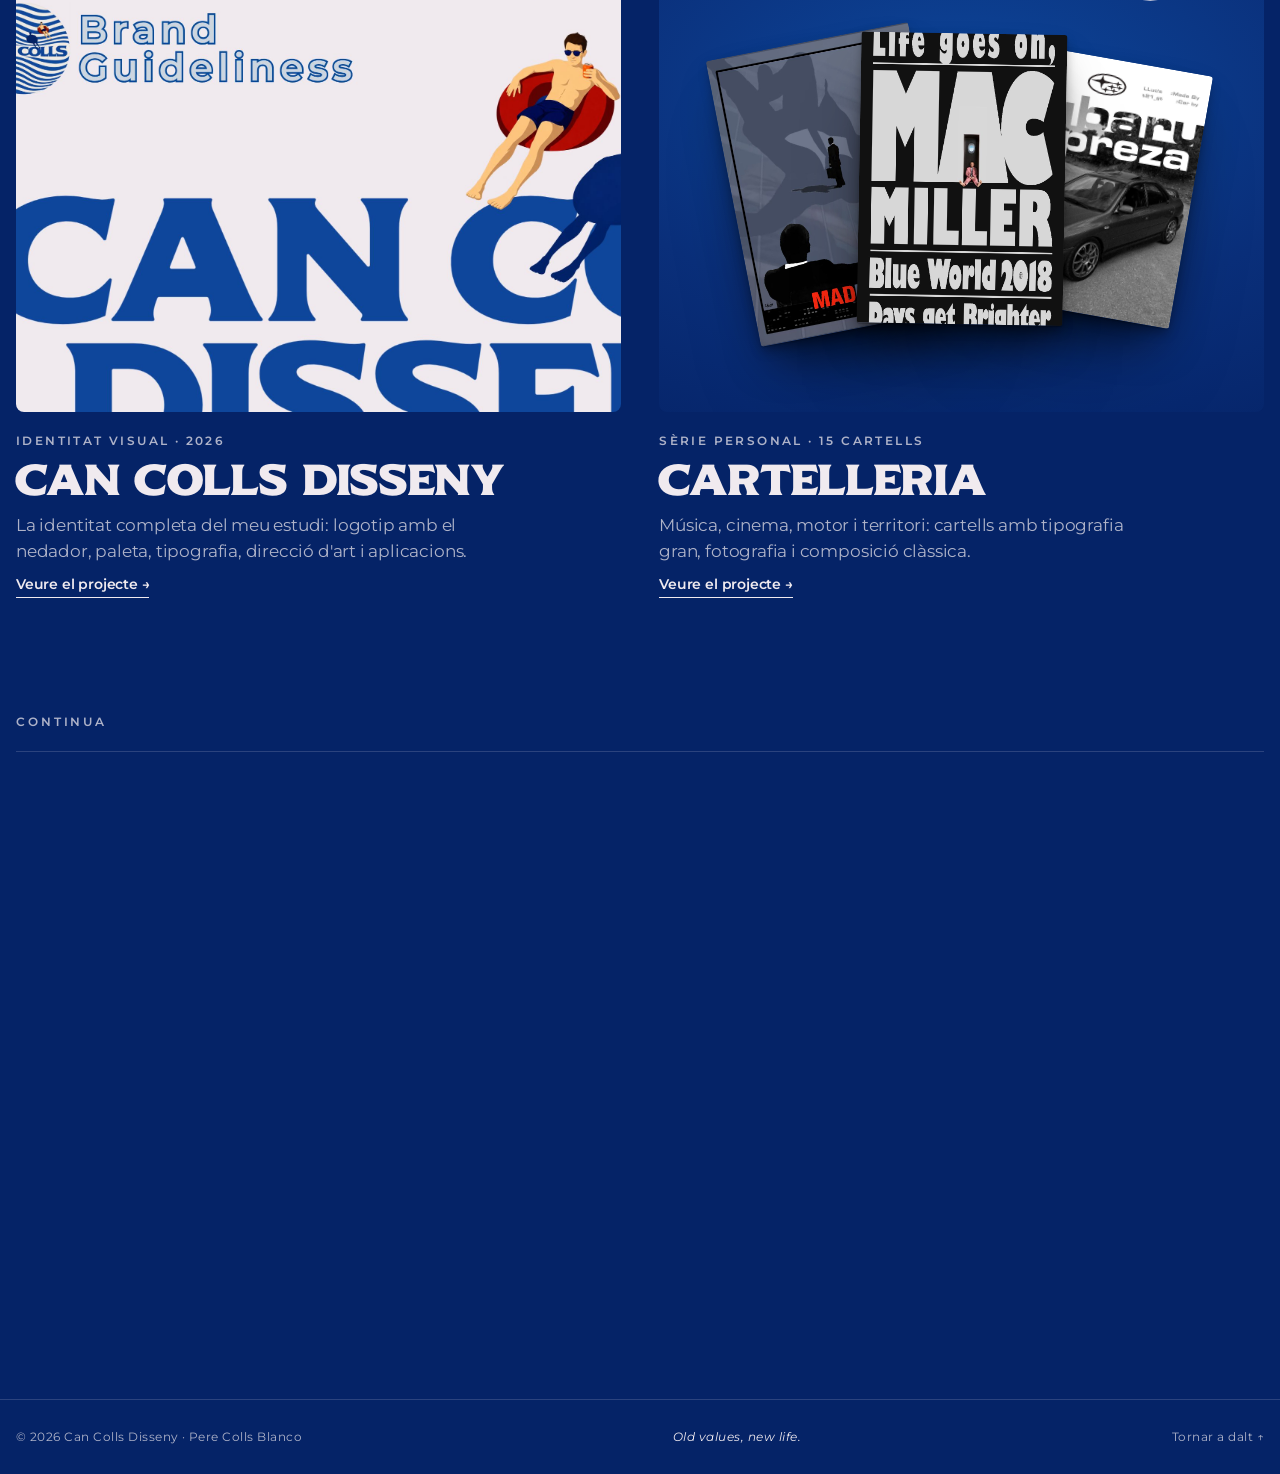
==== commit 8cc70a45: "Força els navegadors a carregar els estils i el codi nous Afegeix un número de versió (?v=) als enll" ====
--- a/index.html
+++ b/index.html
@@ -9,7 +9,7 @@
 <link rel="preconnect" href="https://fonts.googleapis.com">
 <link rel="preconnect" href="https://fonts.gstatic.com" crossorigin>
 <link rel="stylesheet" href="https://fonts.googleapis.com/css2?family=Montserrat:ital,wght@0,400;0,500;0,600;1,400&display=swap">
-<link rel="stylesheet" href="styles.css">
+<link rel="stylesheet" href="styles.css?v=20261021c">
 
 </head>
 <body>
@@ -197,9 +197,9 @@
 </dialog>
 
 <script src="https://unpkg.com/lenis@1.1.13/dist/lenis.min.js"></script>
-<script src="i18n.js"></script>
-<script src="app.js"></script>
-<script src="flight.js"></script>
+<script src="i18n.js?v=20261021c"></script>
+<script src="app.js?v=20261021c"></script>
+<script src="flight.js?v=20261021c"></script>
 
 </body>
 </html>
--- a/styles.css
+++ b/styles.css
@@ -779,3 +779,15 @@
 @keyframes flFogB{to{background-position:240vh 40%;background-position:240svh 40%}}
 .fl-veil{position:absolute;inset:0;pointer-events:none;opacity:0;background:radial-gradient(120% 90% at 55% 50%,rgba(250,252,255,.95) 0%,rgba(240,246,255,.75) 45%,rgba(220,234,250,.35) 100%)}
 @media (prefers-reduced-motion:reduce){.fl-fog{animation:none!important}}
+
+/* Menú darrere d'un botó, a totes les mides */
+.nav.topbar .nav-end{position:relative}
+.menu-toggle{display:inline-flex;align-items:center;gap:10px;min-height:38px;padding:8px 40px 8px 16px;position:relative;border-radius:var(--r-pill);border:1px solid rgba(240,234,239,.25);background:rgba(13,70,154,.78);color:#F0EAEF;font:600 var(--t-sm)/1 var(--font);letter-spacing:.02em;cursor:pointer;-webkit-backdrop-filter:blur(14px);backdrop-filter:blur(14px);transition:background-color .3s var(--ease-out),transform .4s var(--ease)}
+.menu-toggle:hover{background:rgba(13,70,154,.95);transform:translateY(-1px)}
+.menu-toggle::before,.menu-toggle::after{content:"";position:absolute;right:16px;width:14px;height:1.8px;border-radius:2px;background:currentColor;transition:transform .45s var(--ease),top .45s var(--ease)}
+.menu-toggle::before{top:calc(50% - 4px)}
+.menu-toggle::after{top:calc(50% + 2.5px)}
+.menu-toggle[aria-expanded="true"]::before{top:calc(50% - 1px);transform:rotate(45deg)}
+.menu-toggle[aria-expanded="true"]::after{top:calc(50% - 1px);transform:rotate(-45deg)}
+.menu{position:absolute;top:calc(100% + 10px);right:0;order:0;flex-basis:auto;opacity:0;visibility:hidden;transform:translateY(-8px) scale(.98);transform-origin:top right;transition:opacity .3s var(--ease-out),transform .45s var(--ease),visibility 0s .3s}
+.nav.menu-open .menu{opacity:1;visibility:visible;transform:none;transition:opacity .3s var(--ease-out),transform .45s var(--ease),visibility 0s}
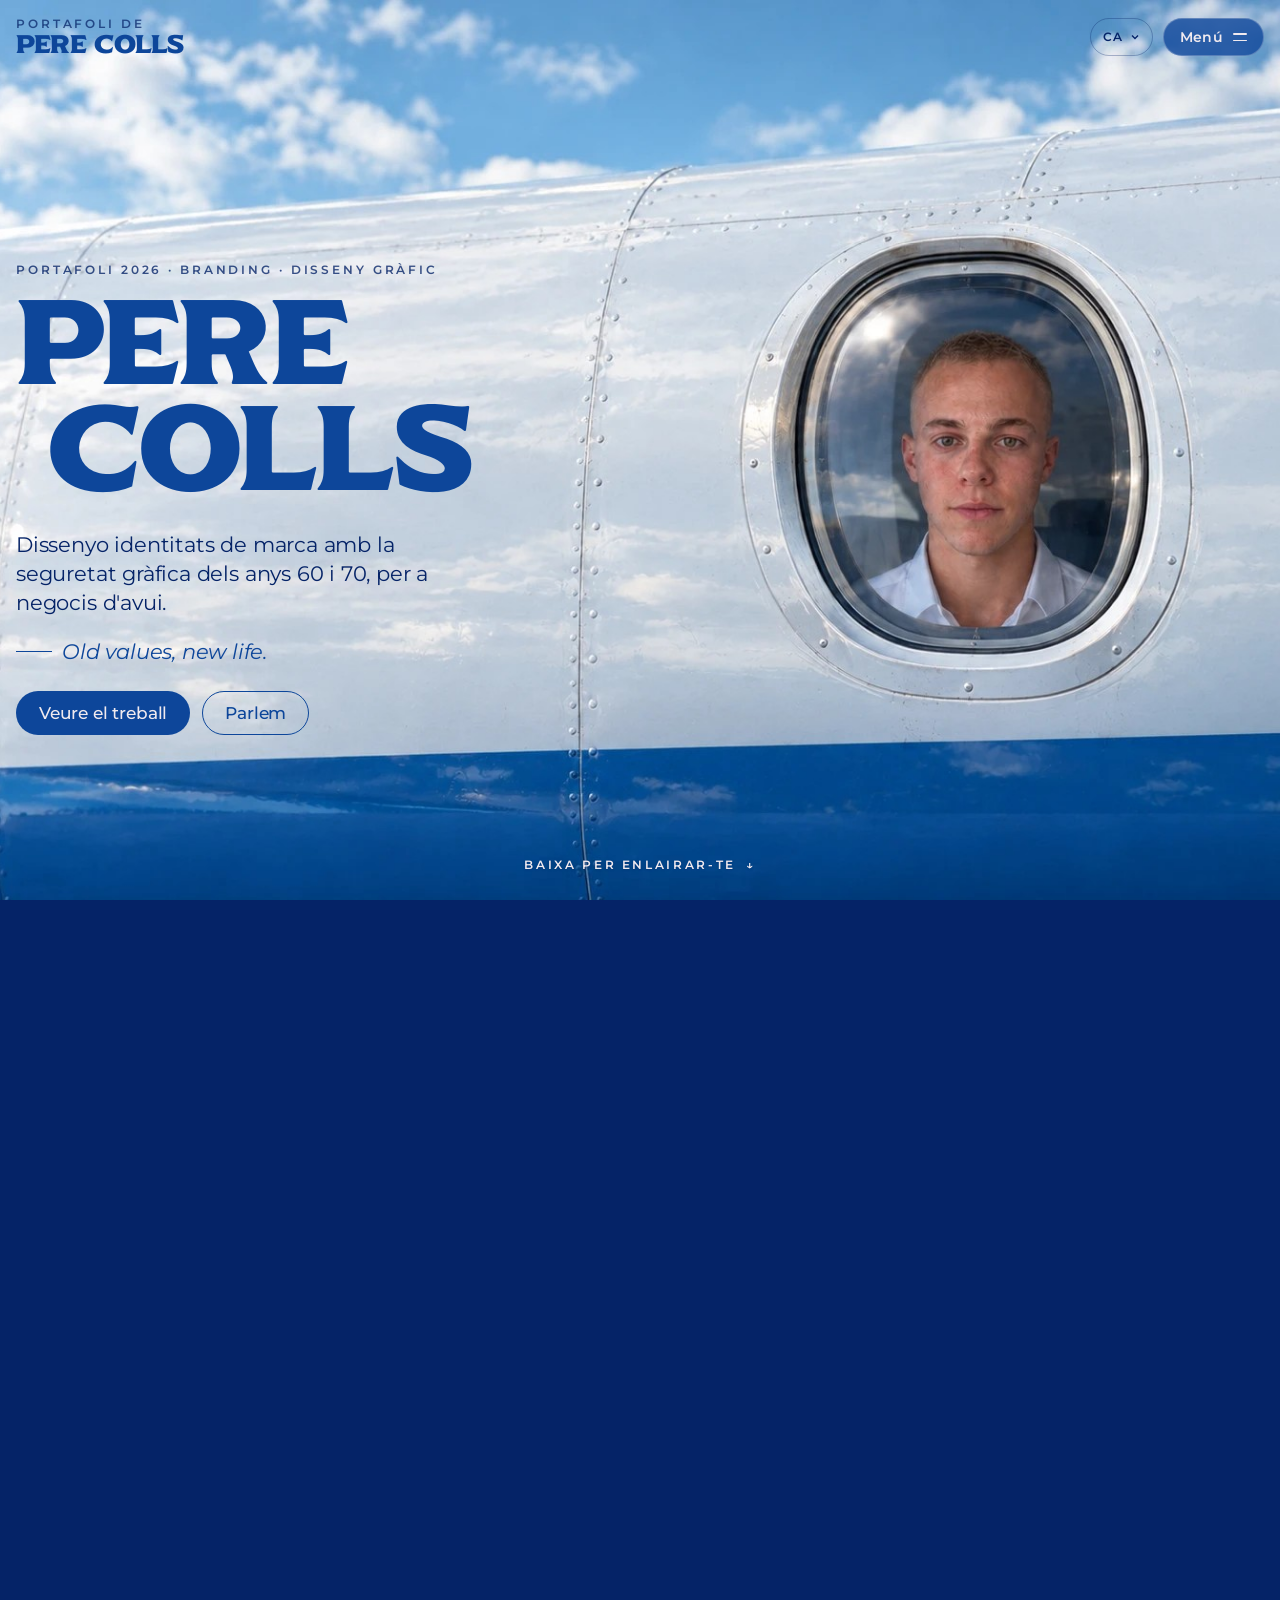
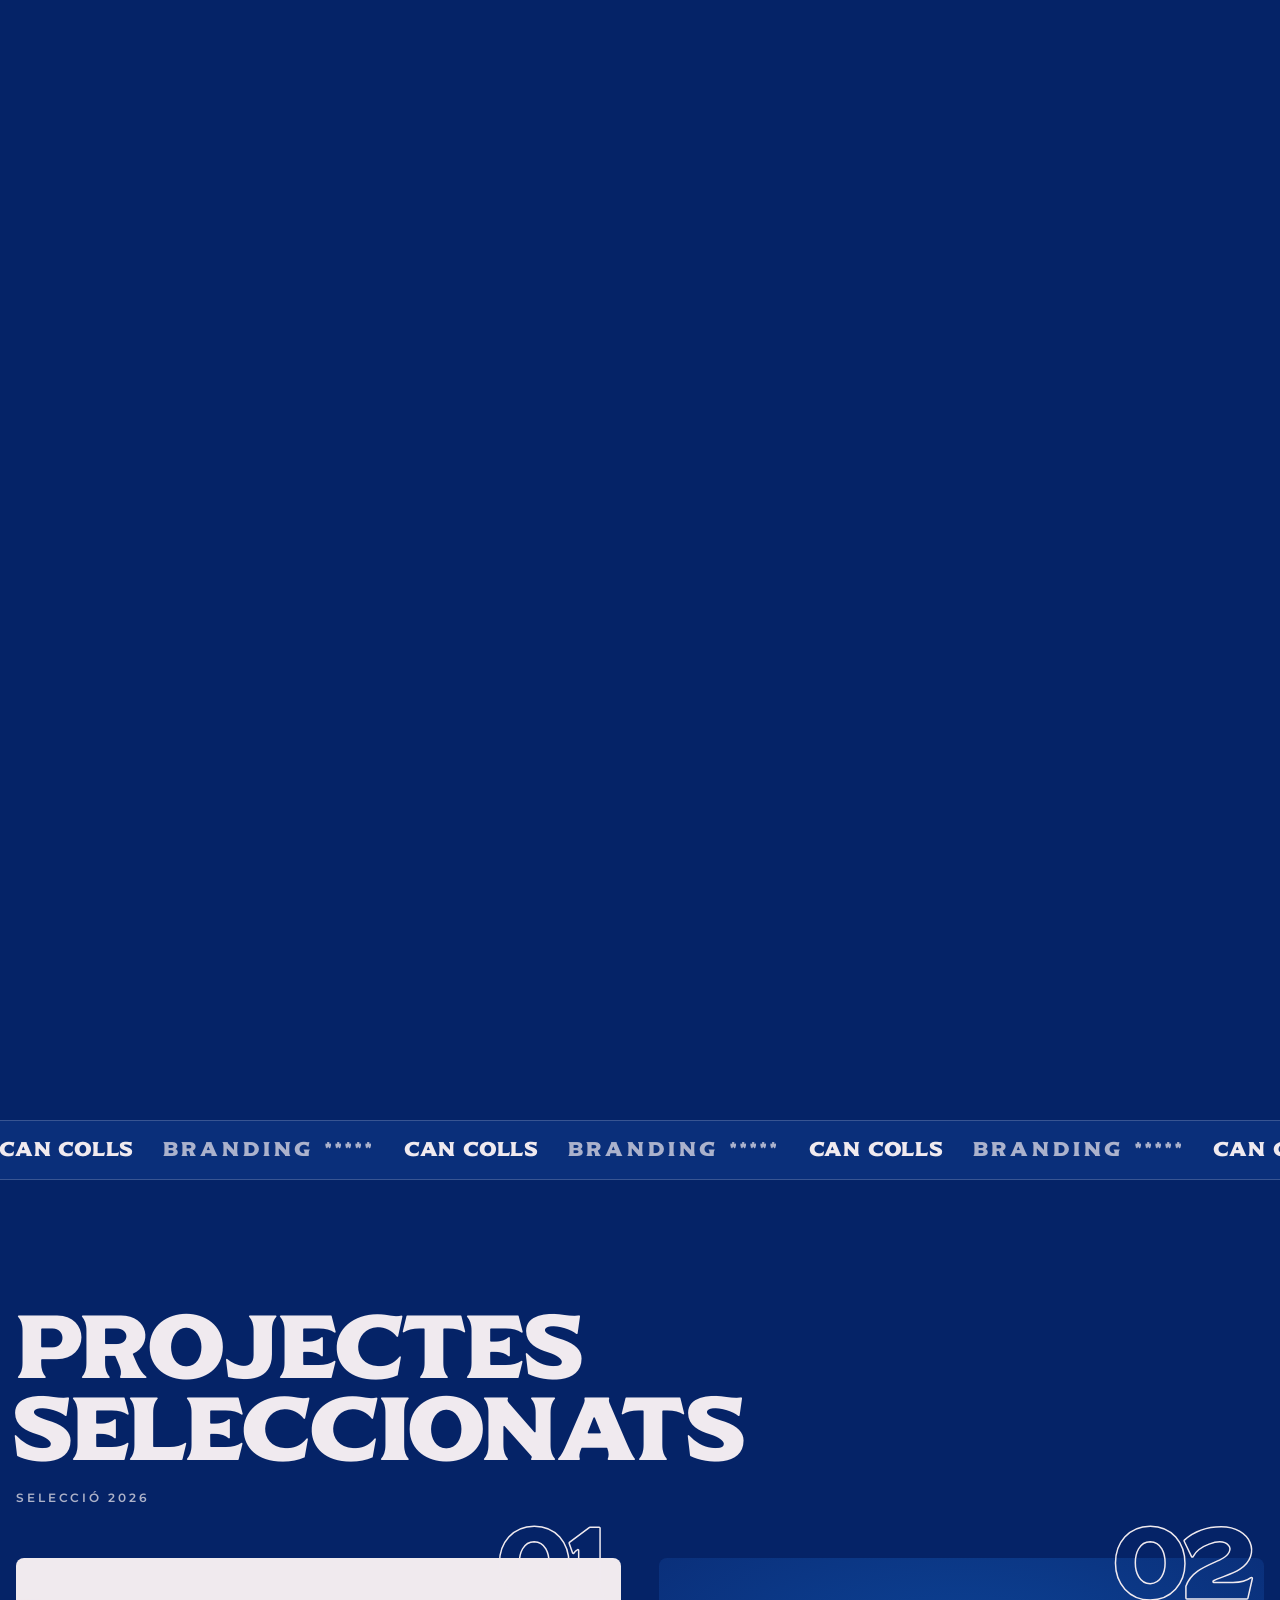
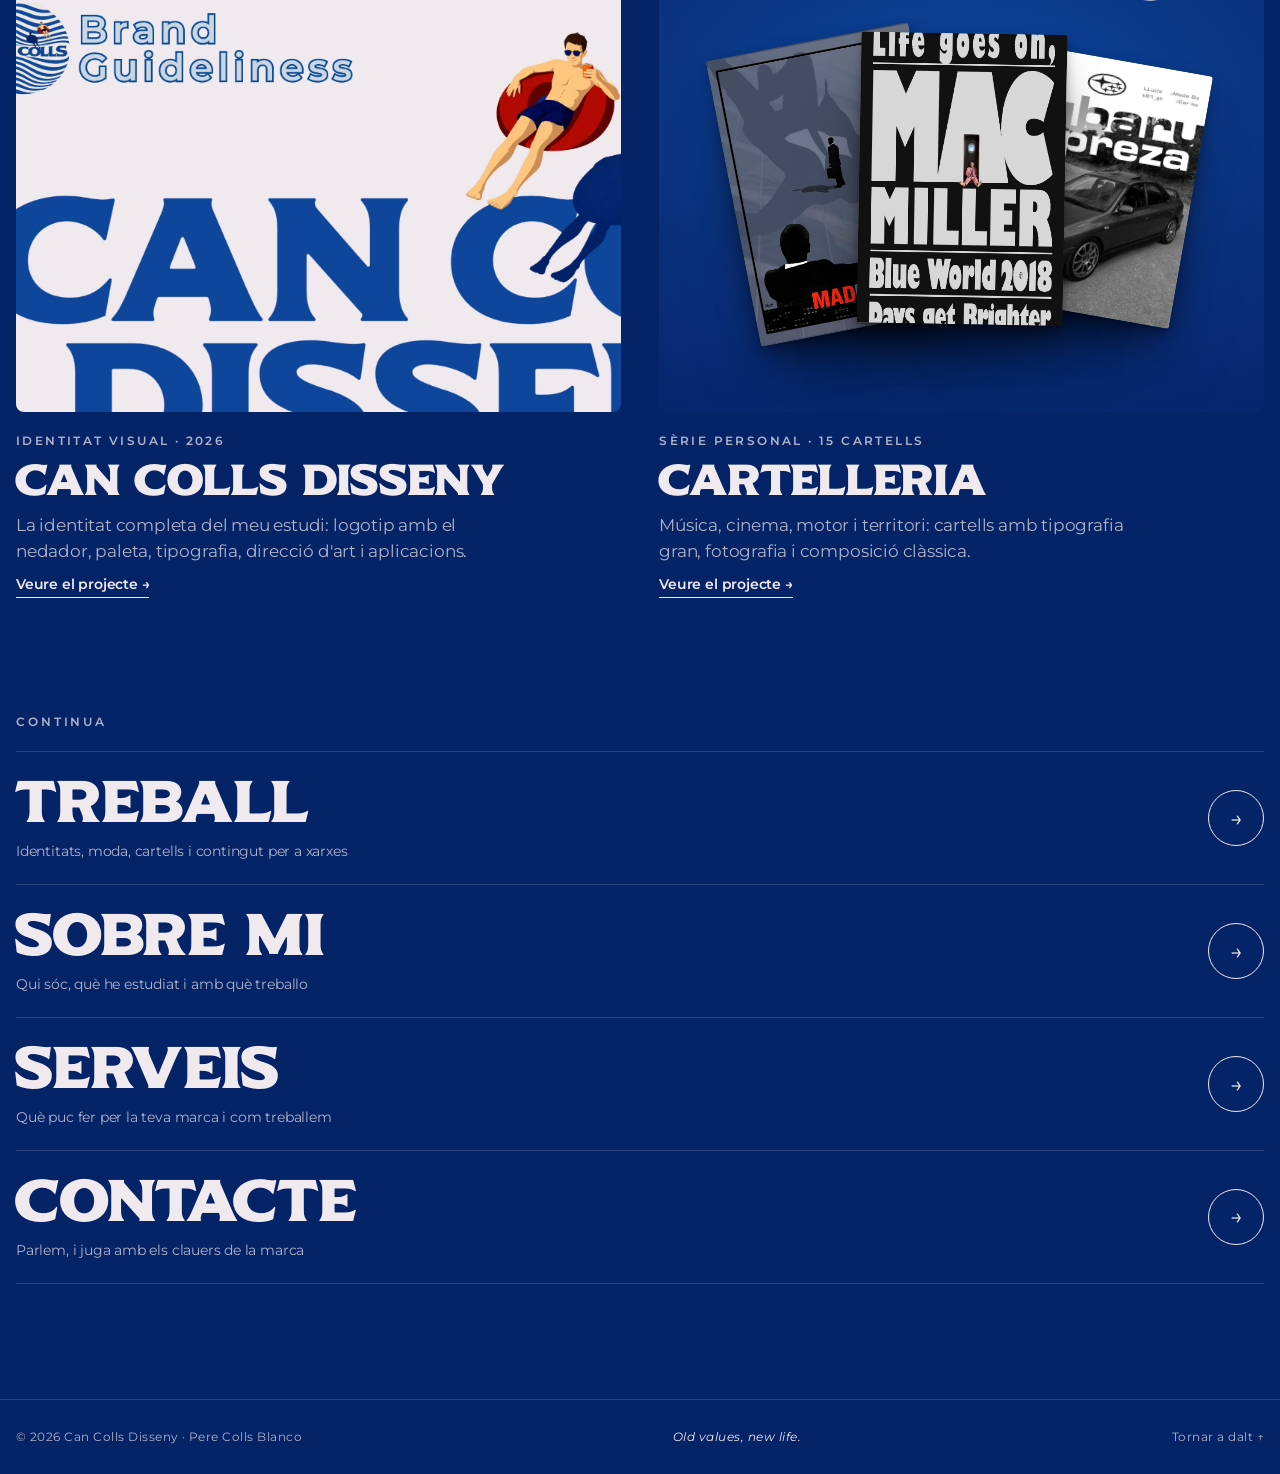
==== commit 3df242a7: "Icona de la pestanya: el nedador en lloc del logo rodó El logo rodó no es llegia a mida petita. Ara " ====
--- a/index.html
+++ b/index.html
@@ -6,10 +6,16 @@
 <title>Pere Colls Portafoli</title>
 <meta name="claude:viewport-fit-sides" content="cover">
 <meta name="description" content="Portafoli 2026 de Pere Colls, Can Colls Disseny. Branding, disseny gràfic, cartelleria i contingut.">
+<link rel="icon" type="image/png" sizes="32x32" href="assets/favicon-32.png?v=3">
+<link rel="icon" type="image/png" sizes="16x16" href="assets/favicon-16.png?v=3">
+<link rel="icon" type="image/png" sizes="192x192" href="assets/favicon-192.png?v=3">
+<link rel="apple-touch-icon" sizes="180x180" href="assets/apple-touch-icon.png?v=3">
+<link rel="manifest" href="site.webmanifest">
+<meta name="theme-color" content="#052367">
 <link rel="preconnect" href="https://fonts.googleapis.com">
 <link rel="preconnect" href="https://fonts.gstatic.com" crossorigin>
 <link rel="stylesheet" href="https://fonts.googleapis.com/css2?family=Montserrat:ital,wght@0,400;0,500;0,600;1,400&display=swap">
-<link rel="stylesheet" href="styles.css?v=20261021c">
+<link rel="stylesheet" href="styles.css?v=20261021d">
 
 </head>
 <body>
@@ -197,9 +203,9 @@
 </dialog>
 
 <script src="https://unpkg.com/lenis@1.1.13/dist/lenis.min.js"></script>
-<script src="i18n.js?v=20261021c"></script>
-<script src="app.js?v=20261021c"></script>
-<script src="flight.js?v=20261021c"></script>
+<script src="i18n.js?v=20261021d"></script>
+<script src="app.js?v=20261021d"></script>
+<script src="flight.js?v=20261021d"></script>
 
 </body>
 </html>
--- a/styles.css
+++ b/styles.css
@@ -790,4 +790,6 @@
 .menu-toggle[aria-expanded="true"]::before{top:calc(50% - 1px);transform:rotate(45deg)}
 .menu-toggle[aria-expanded="true"]::after{top:calc(50% - 1px);transform:rotate(-45deg)}
 .menu{position:absolute;top:calc(100% + 10px);right:0;order:0;flex-basis:auto;opacity:0;visibility:hidden;transform:translateY(-8px) scale(.98);transform-origin:top right;transition:opacity .3s var(--ease-out),transform .45s var(--ease),visibility 0s .3s}
-.nav.menu-open .menu{opacity:1;visibility:visible;transform:none;transition:opacity .3s var(--ease-out),transform .45s var(--ease),visibility 0s}+.nav.menu-open .menu{opacity:1;visibility:visible;transform:none;transition:opacity .3s var(--ease-out),transform .45s var(--ease),visibility 0s}
+/* La capçalera i el botó Menú sempre visibles */
+.nav.topbar.is-hidden{transform:none}
